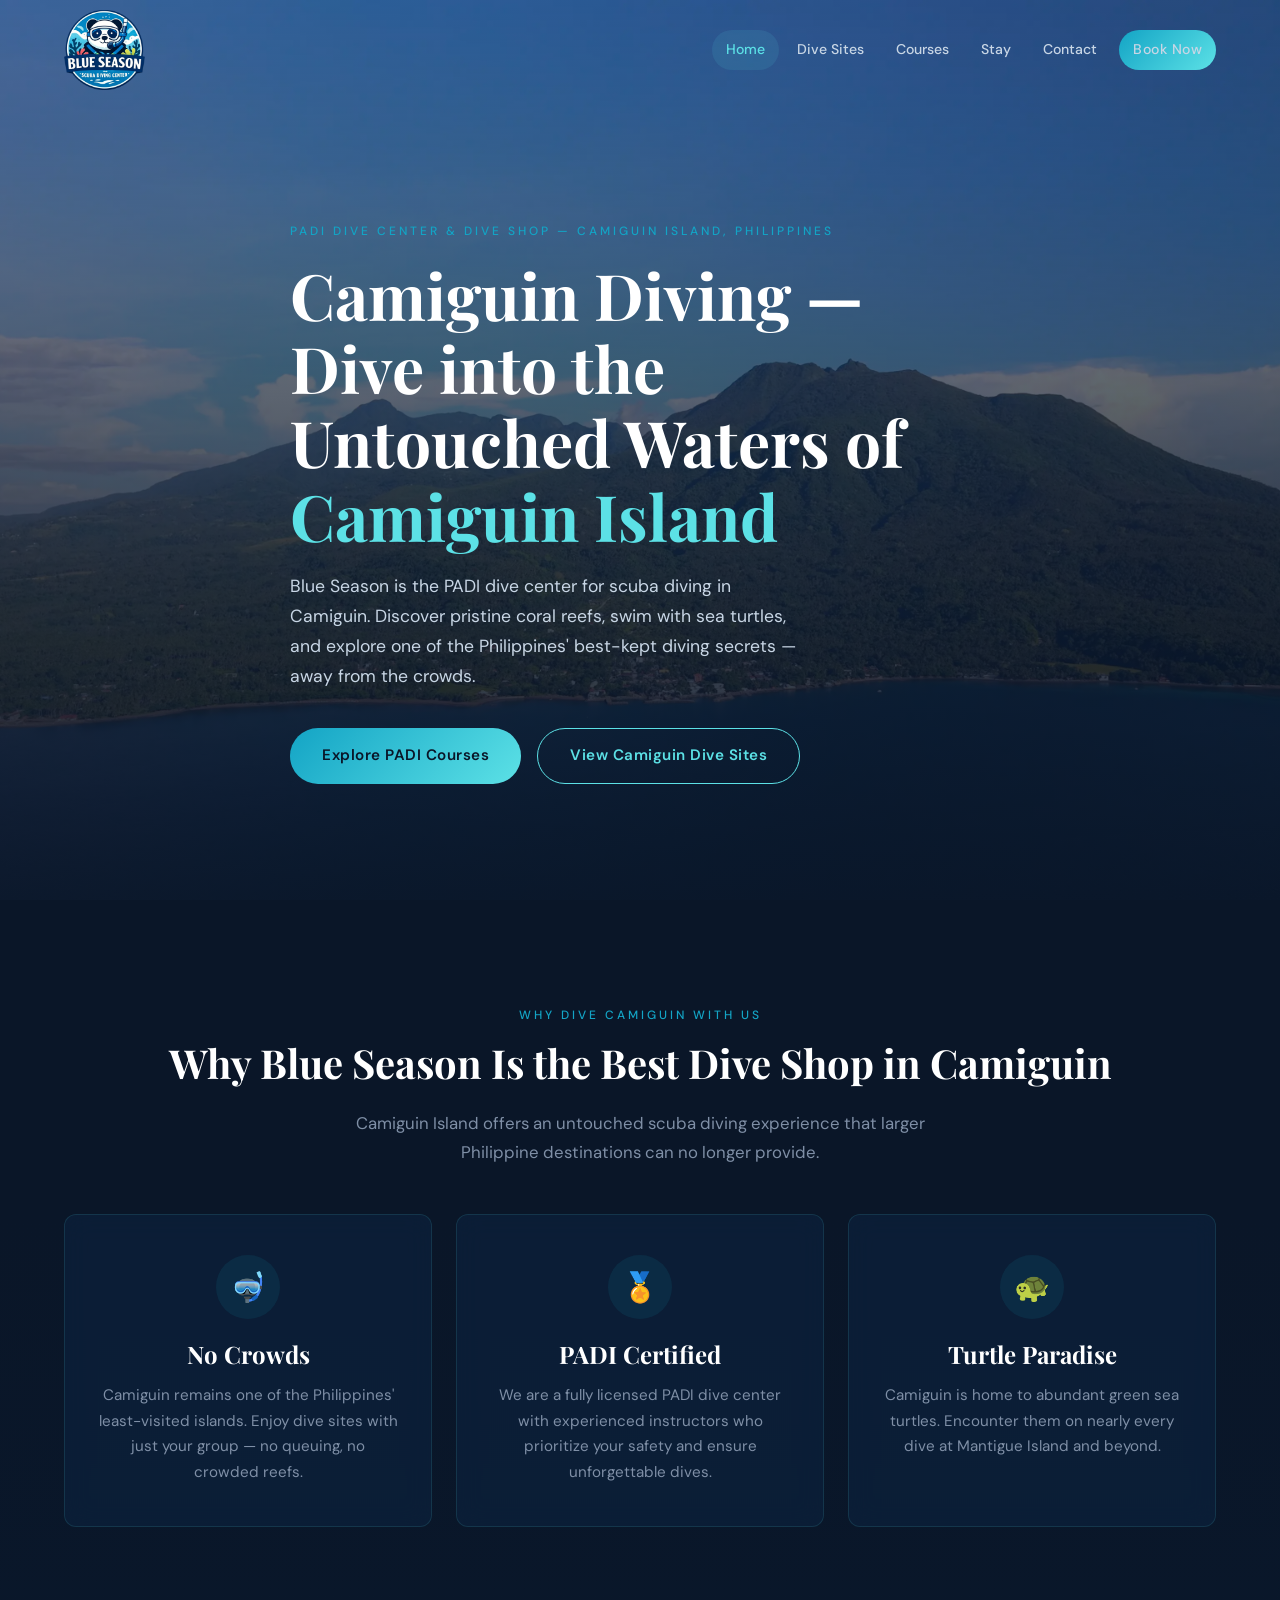
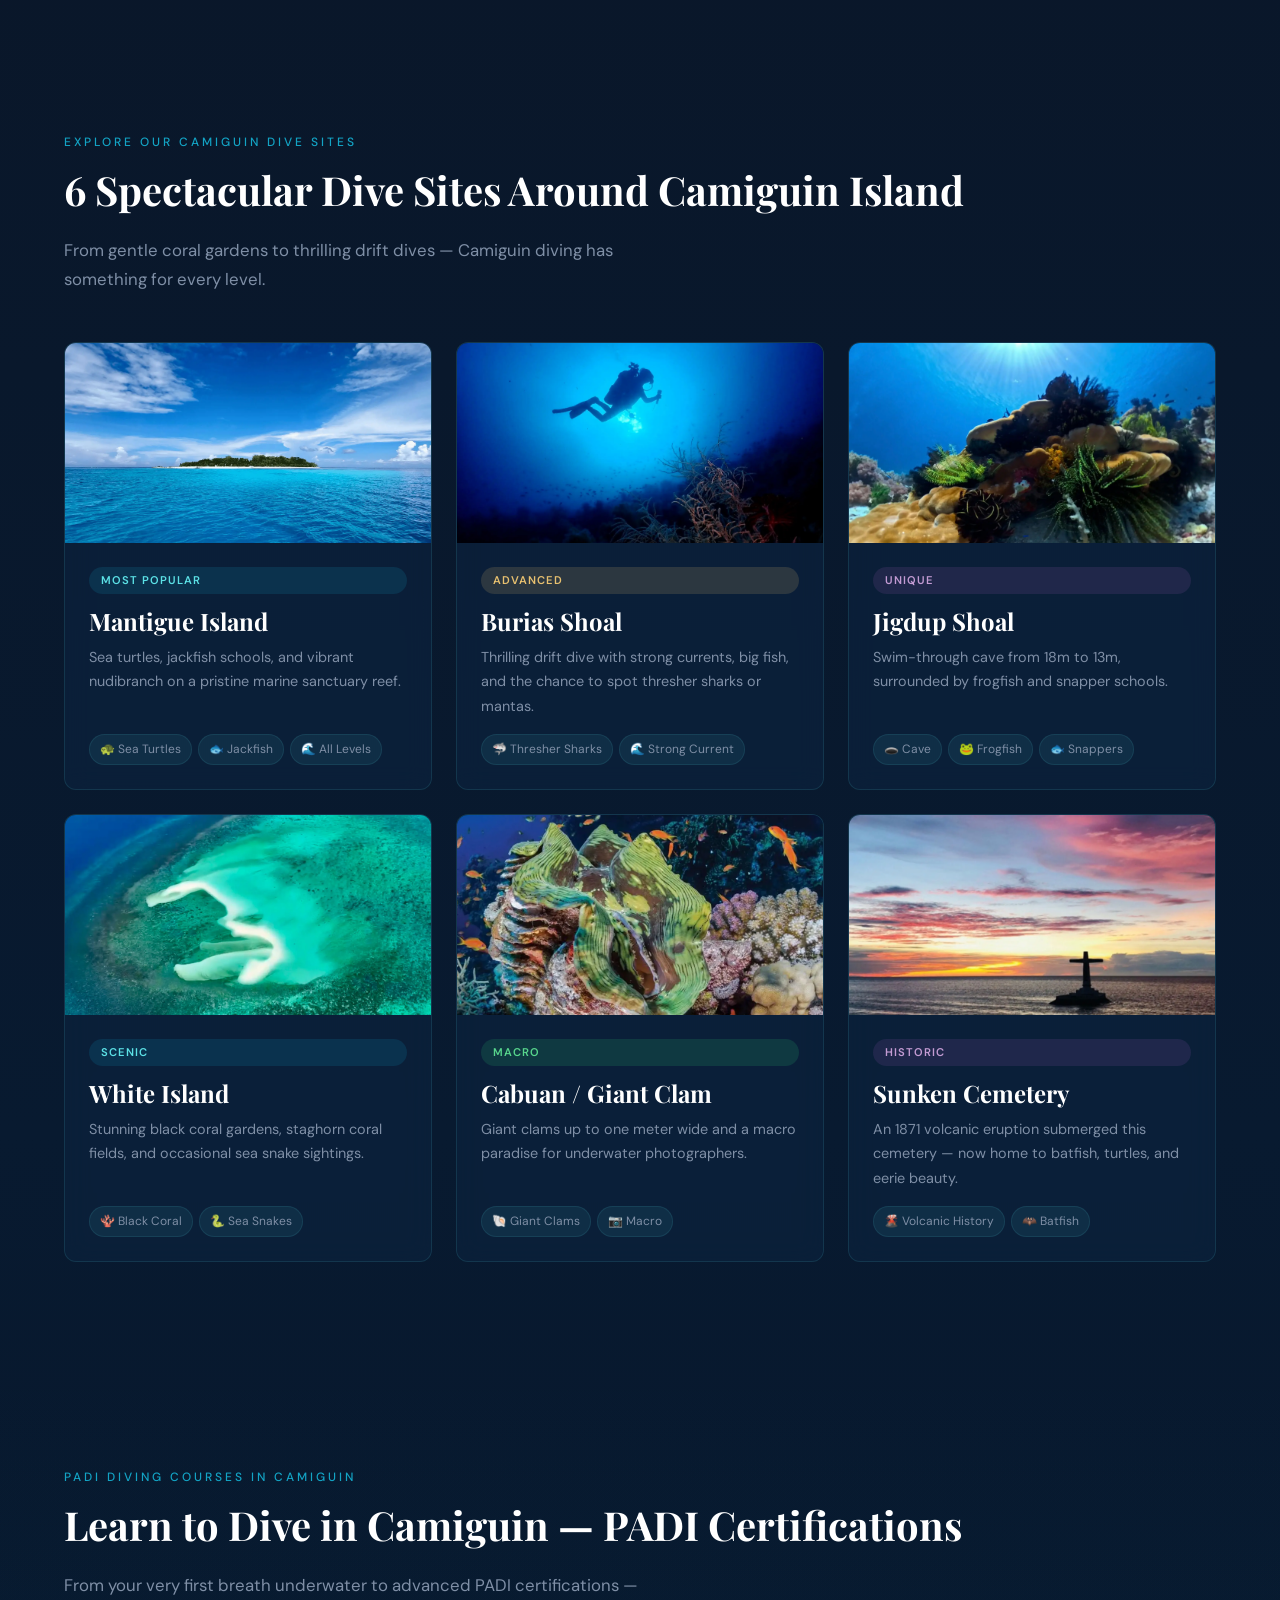
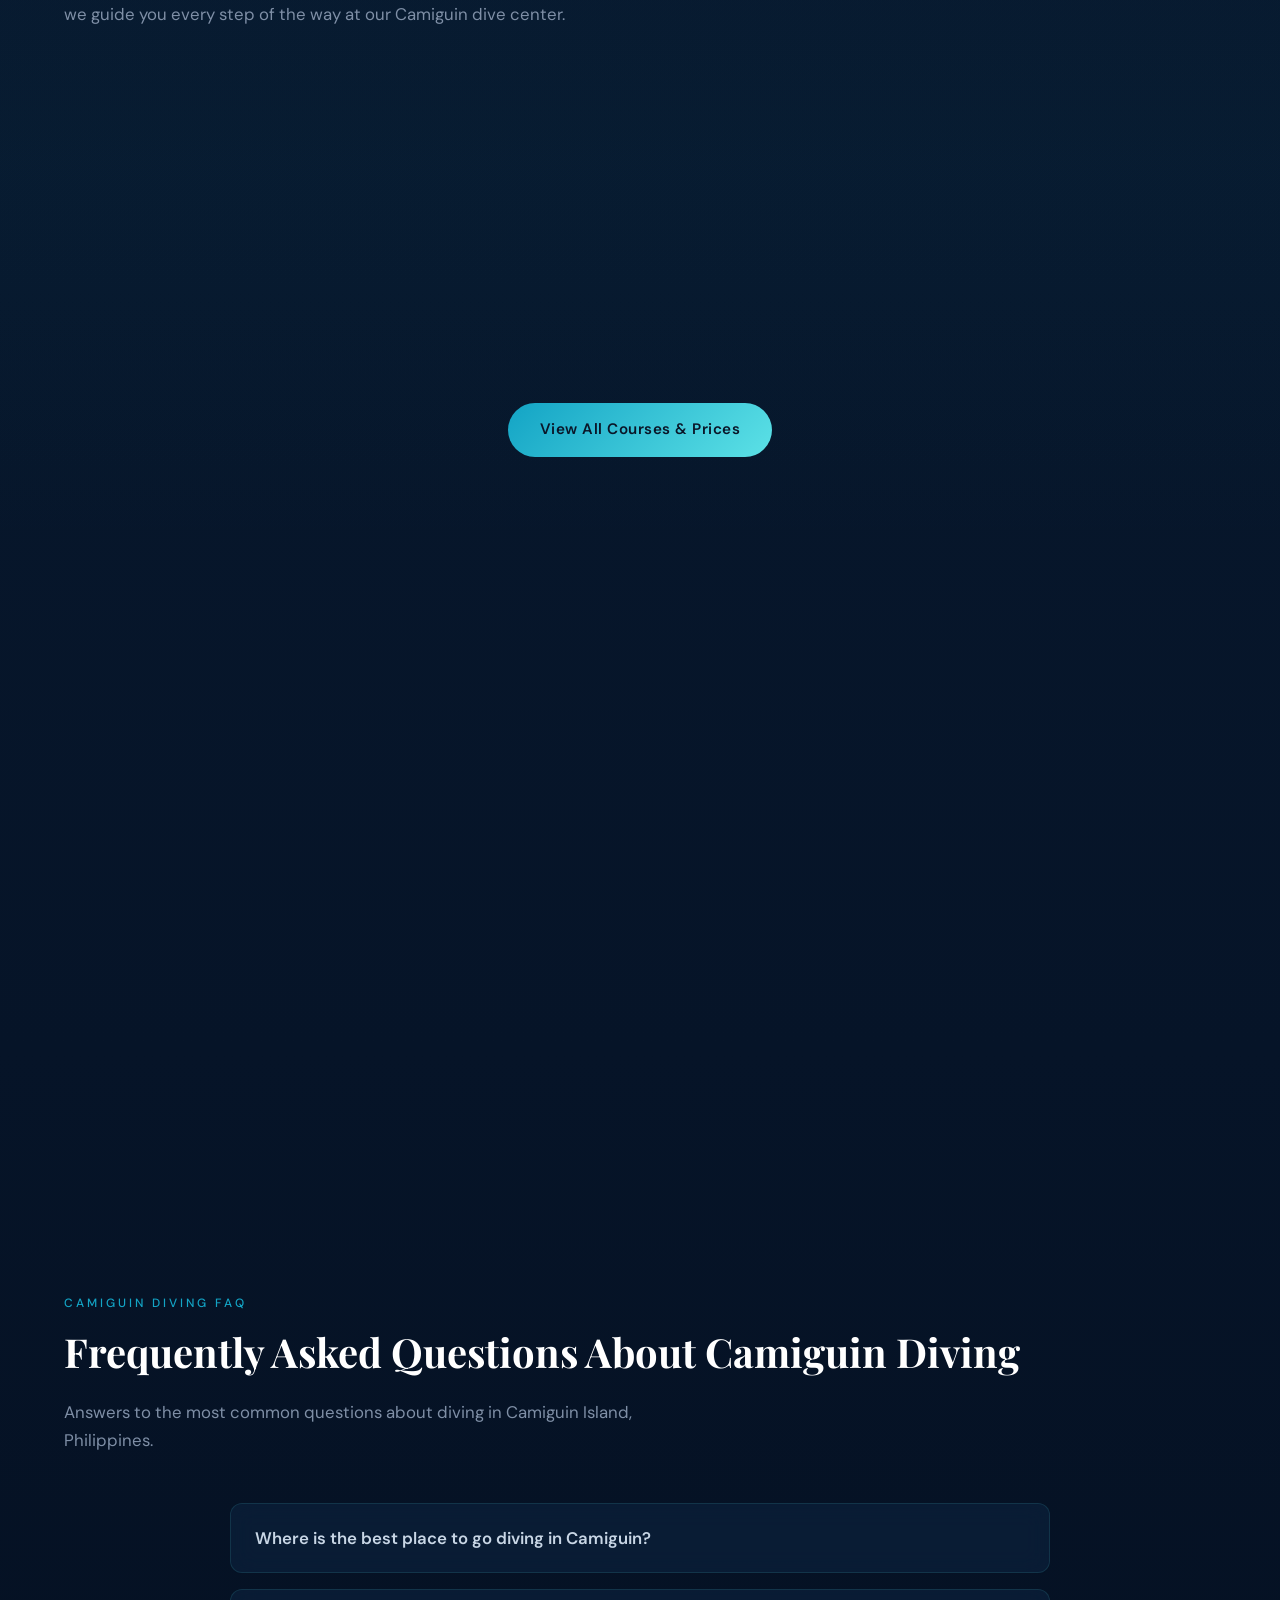
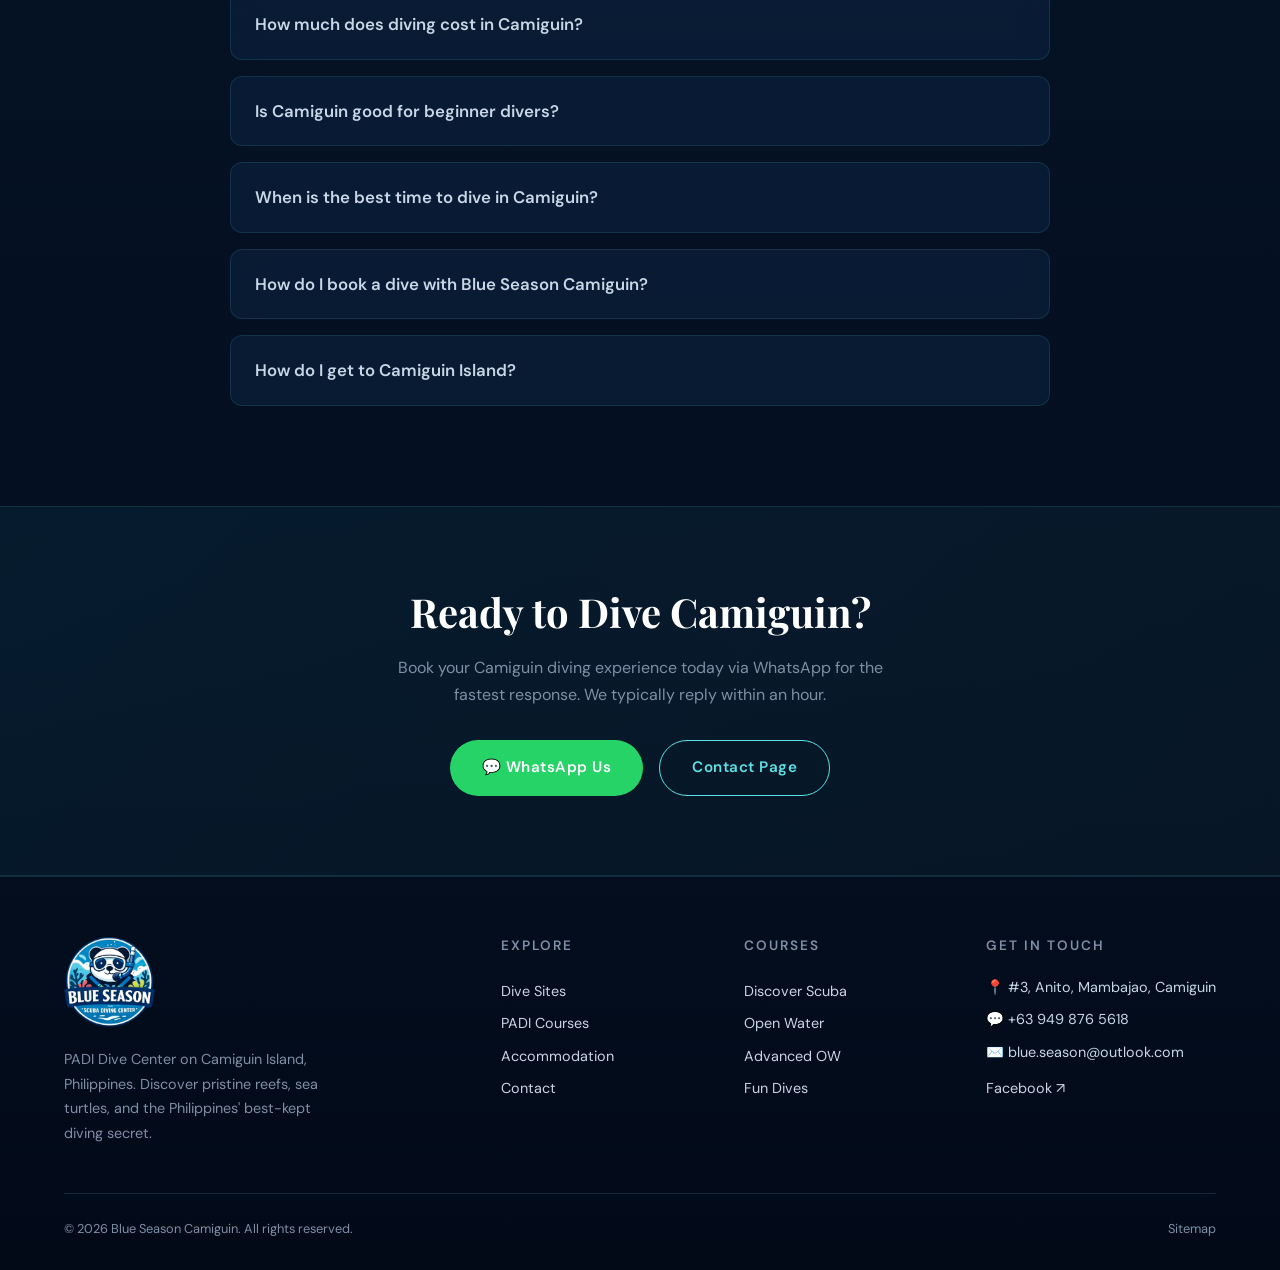
==== index.html @ 2bb1f631 "修改图片格式为webp，优化代码" ====
<!DOCTYPE html>
<html lang="en">
<head>
  <meta charset="UTF-8">
  <meta name="viewport" content="width=device-width, initial-scale=1.0">
  <meta name="theme-color" content="#0a1628">
  <meta name="color-scheme" content="dark">
  <meta name="apple-mobile-web-app-status-bar-style" content="black-translucent">

  <!-- Primary SEO -->
  <title>Camiguin Diving | PADI Dive Center & Dive Shop in Camiguin Island, Philippines</title>
  <meta name="description" content="Camiguin diving at Blue Season — the PADI dive center and dive shop on Camiguin Island, Philippines. Scuba diving courses, fun dives to Mantigue Island, Sunken Cemetery, Burias Shoal & more. Book your dive today.">
  <meta name="keywords" content="camiguin diving, camiguin dive, camiguin scuba, dive shop camiguin, dive center camiguin, scuba diving camiguin, padi camiguin, camiguin island diving, dive camiguin, scuba camiguin, philippines diving, mantigue island diving, sunken cemetery dive, burias shoal, camiguindiver">
  <meta name="robots" content="index, follow, max-image-preview:large, max-snippet:-1, max-video-preview:-1">
  <meta name="googlebot" content="index, follow">
  <meta name="bingbot" content="index, follow">
  <meta name="author" content="Blue Season Camiguin">
  <link rel="canonical" href="https://camiguindiver.com/">

  <!-- Geo Tags (local SEO) -->
  <meta name="geo.region" content="PH-CAM">
  <meta name="geo.placename" content="Camiguin Island, Mambajao">
  <meta name="geo.position" content="9.2517;124.7283">
  <meta name="ICBM" content="9.2517, 124.7283">

  <!-- Open Graph -->
  <meta property="og:title" content="Camiguin Diving | Blue Season PADI Dive Center & Dive Shop">
  <meta property="og:description" content="Discover Camiguin diving at its best — PADI courses, pristine reefs, sea turtles & thresher sharks on Camiguin Island, Philippines.">
  <meta property="og:url" content="https://camiguindiver.com/">
  <meta property="og:type" content="website">
  <meta property="og:image" content="https://camiguindiver.com/img/og-home.jpg">
  <meta property="og:image:alt" content="Sea turtle and coral reef — Camiguin diving at Mantigue Island">
  <meta property="og:image:width" content="1200">
  <meta property="og:image:height" content="630">
  <meta property="og:site_name" content="Blue Season Camiguin">
  <meta property="og:locale" content="en_US">

  <!-- Twitter Card -->
  <meta name="twitter:card" content="summary_large_image">
  <meta name="twitter:title" content="Camiguin Diving | Blue Season PADI Dive Center">
  <meta name="twitter:description" content="Scuba diving in Camiguin Island, Philippines. PADI courses, fun dives, sea turtles & more.">
  <meta name="twitter:image" content="https://camiguindiver.com/img/og-home.jpg">

  <!-- Favicon -->
  <link rel="icon" href="/favicon.ico" sizes="32x32">
  <link rel="apple-touch-icon" href="/favicon.png">

  <!-- Performance: preload critical hero asset for LCP -->
  <link rel="preload" as="image" href="img/hero-home.webp" fetchpriority="high">

  <!-- Fonts -->
  <link rel="preconnect" href="https://fonts.googleapis.com">
  <link rel="preconnect" href="https://fonts.gstatic.com" crossorigin>
  <link href="https://fonts.googleapis.com/css2?family=DM+Sans:wght@400;500;600;700&family=Playfair+Display:ital,wght@0,500;0,700;1,500&display=swap" rel="stylesheet">

  <!-- Styles -->
  <link rel="stylesheet" href="css/style.css">

  <!-- Schema: LocalBusiness + WebSite + FAQPage (graph) -->
  <script type="application/ld+json">
  {
    "@context": "https://schema.org",
    "@graph": [
      {
        "@type": ["LocalBusiness", "TravelAgency", "Store"],
        "@id": "https://camiguindiver.com/#organization",
        "name": "Blue Season Camiguin",
        "alternateName": ["Blue Season Dive Center Camiguin", "Camiguin Blue Season Dive Center", "Camiguin Diver"],
        "description": "PADI dive center and dive shop on Camiguin Island, Philippines. Camiguin diving courses, fun dives, and beachfront accommodation.",
        "url": "https://camiguindiver.com",
        "telephone": "+639498765618",
        "email": "blue.season@outlook.com",
        "image": [
          "https://camiguindiver.com/img/og-home.jpg",
          "https://camiguindiver.com/img/divesite/mantigue.webp",
          "https://camiguindiver.com/img/divesite/SC.webp"
        ],
        "logo": "https://camiguindiver.com/img/logo.svg",
        "address": {
          "@type": "PostalAddress",
          "streetAddress": "#3, Anito",
          "addressLocality": "Mambajao",
          "addressRegion": "Camiguin",
          "postalCode": "9100",
          "addressCountry": "PH"
        },
        "geo": {
          "@type": "GeoCoordinates",
          "latitude": 9.2517,
          "longitude": 124.7283
        },
        "openingHoursSpecification": [{
          "@type": "OpeningHoursSpecification",
          "dayOfWeek": ["Monday","Tuesday","Wednesday","Thursday","Friday","Saturday","Sunday"],
          "opens": "07:00",
          "closes": "18:00"
        }],
        "priceRange": "$$",
        "currenciesAccepted": "PHP",
        "paymentAccepted": "Cash, Bank Transfer",
        "areaServed": [
          {"@type": "Place", "name": "Camiguin Island"},
          {"@type": "Place", "name": "Mambajao"},
          {"@type": "Place", "name": "Philippines"}
        ],
        "knowsAbout": ["Scuba Diving", "PADI Courses", "Snorkeling", "Dive Sites Camiguin", "Marine Biology"],
        "sameAs": [
          "https://www.facebook.com/people/Camiguin-Blue-Season-Dive-Center/61563295091419/"
        ],
        "hasOfferCatalog": {
          "@type": "OfferCatalog",
          "name": "PADI Diving Courses & Fun Dives in Camiguin",
          "itemListElement": [
            {"@type": "Offer", "itemOffered": {"@type": "Service", "name": "Discover Scuba Diving Camiguin", "serviceType": "Intro Scuba Experience"}, "priceCurrency": "PHP", "price": "7000"},
            {"@type": "Offer", "itemOffered": {"@type": "Service", "name": "PADI Open Water Course Camiguin", "serviceType": "PADI Certification"}, "priceCurrency": "PHP", "price": "22000"},
            {"@type": "Offer", "itemOffered": {"@type": "Service", "name": "PADI Advanced Open Water Camiguin", "serviceType": "PADI Certification"}, "priceCurrency": "PHP", "price": "20000"},
            {"@type": "Offer", "itemOffered": {"@type": "Service", "name": "Fun Dive — 2 Dives Camiguin"}, "priceCurrency": "PHP", "price": "4500"},
            {"@type": "Offer", "itemOffered": {"@type": "Service", "name": "Snorkeling Mantigue Island"}, "priceCurrency": "PHP", "price": "1500"}
          ]
        }
      },
      {
        "@type": "WebSite",
        "@id": "https://camiguindiver.com/#website",
        "url": "https://camiguindiver.com/",
        "name": "Blue Season Camiguin — Camiguin Diving",
        "description": "Camiguin Diving — PADI dive center on Camiguin Island, Philippines",
        "publisher": {"@id": "https://camiguindiver.com/#organization"},
        "inLanguage": "en"
      },
      {
        "@type": "FAQPage",
        "mainEntity": [
          {
            "@type": "Question",
            "name": "Where is the best place to go diving in Camiguin?",
            "acceptedAnswer": {"@type": "Answer", "text": "Camiguin has six main dive sites. Mantigue Island is the most popular for sea turtles and coral reefs; Burias Shoal is for advanced divers seeking thresher sharks; Sunken Cemetery offers historic volcanic ruins; Jigdup Shoal features a swim-through cave; White Island has scenic black coral gardens; and Cabuan is a macro paradise with giant clams. Blue Season Camiguin is a PADI dive center in Anito, Mambajao, offering dives to all these sites."}
          },
          {
            "@type": "Question",
            "name": "How much does diving cost in Camiguin?",
            "acceptedAnswer": {"@type": "Answer", "text": "Fun dives at Blue Season Camiguin start at ₱1,500 per dive for the house reef and ₱4,500 for a 2-dive boat trip. Discover Scuba Diving costs ₱7,000 (includes 2 dives). PADI Open Water certification is ₱22,000 all-inclusive. All prices include full equipment, boat, guide, and marine park fees."}
          },
          {
            "@type": "Question",
            "name": "Is Camiguin good for beginner divers?",
            "acceptedAnswer": {"@type": "Answer", "text": "Yes, Camiguin Island is excellent for beginners. Sites like Mantigue Island, White Island, and Cabuan have calm conditions, great visibility (15-30m), and shallow depths (5-20m). Blue Season is a PADI dive center with certified instructors offering Discover Scuba Diving and Open Water courses."}
          },
          {
            "@type": "Question",
            "name": "When is the best time to dive in Camiguin?",
            "acceptedAnswer": {"@type": "Answer", "text": "Camiguin offers year-round diving. The best conditions, with calmest seas and best visibility, are typically March to June. November through February can have stronger winds but still offer excellent diving. Water temperature stays between 26-29°C year-round."}
          },
          {
            "@type": "Question",
            "name": "How do I book a dive with Blue Season Camiguin?",
            "acceptedAnswer": {"@type": "Answer", "text": "WhatsApp is the fastest way to book: +63 949 876 5618. We typically reply within an hour. You can also reach us via Facebook Messenger, WeChat (ID: camiguindiver), or email at blue.season@outlook.com."}
          },
          {
            "@type": "Question",
            "name": "How do I get to Camiguin Island?",
            "acceptedAnswer": {"@type": "Answer", "text": "Fly to Camiguin Airport (CGM) via Cebu Pacific from Cebu, or take a ferry from Balingoan Port, Misamis Oriental (Cagayan de Oro area). Our resort in Anito, Mambajao is a short drive from both. We can arrange airport pickup."}
          }
        ]
      }
    ]
  }
  </script>
</head>
<body>

  <!-- ========== NAVIGATION ========== -->
  <header>
    <nav class="navbar" role="navigation" aria-label="Main navigation">
      <div class="container">
        <a href="index.html" class="nav-brand" aria-label="Blue Season Camiguin home">
          <img class="nav-logo-img" src="img/logo-panda.webp" alt="Blue Season Scuba Diving Center Camiguin - Panda Diver Logo">
        </a>
        <button class="nav-toggle" aria-label="Toggle navigation menu" aria-expanded="false">
          <span></span><span></span><span></span>
        </button>
        <div class="nav-menu">
          <div class="nav-links">
            <a href="index.html" class="active">Home</a>
            <a href="dive-sites.html">Dive Sites</a>
            <a href="courses.html">Courses</a>
            <a href="accommodation.html">Stay</a>
            <a href="contact.html">Contact</a>
            <a href="https://wa.me/639498765618?text=Hi%20Blue%20Season!%20I%27d%20like%20to%20book%20a%20dive." class="btn btn-primary btn-sm nav-cta" target="_blank" rel="noopener">Book Now</a>
          </div>
        </div>
      </div>
    </nav>
    <div class="nav-overlay" aria-hidden="true"></div>
  </header>

  <main>
    <!-- ========== HERO ========== -->
    <section class="hero">
      <div class="hero-bg">
        <!-- Static hero image -->
        <img class="hero-image" src="img/hero-home.webp" alt="Underwater photo of coral reef and sea turtles at Camiguin Island" fetchpriority="high" decoding="async">
      </div>
      <div class="hero-overlay"></div>
      <div class="bubbles" aria-hidden="true">
        <div class="bubble"></div>
        <div class="bubble"></div>
        <div class="bubble"></div>
        <div class="bubble"></div>
        <div class="bubble"></div>
        <div class="bubble"></div>
        <div class="bubble"></div>
        <div class="bubble"></div>
      </div>
      <div class="container hero-content">
        <span class="section-label">PADI Dive Center &amp; Dive Shop — Camiguin Island, Philippines</span>
        <h1>Camiguin Diving — Dive into the Untouched Waters of <em>Camiguin Island</em></h1>
        <p>Blue Season is the PADI dive center for scuba diving in Camiguin. Discover pristine coral reefs, swim with sea turtles, and explore one of the Philippines' best-kept diving secrets — away from the crowds.</p>
        <div class="hero-buttons">
          <a href="courses.html" class="btn btn-primary">Explore PADI Courses</a>
          <a href="dive-sites.html" class="btn btn-outline">View Camiguin Dive Sites</a>
        </div>
      </div>
    </section>

    <!-- ========== WHY BLUE SEASON ========== -->
    <section class="section" id="why">
      <div class="container text-center">
        <span class="section-label">Why Dive Camiguin With Us</span>
        <h2 class="section-title">Why Blue Season Is the Best Dive Shop in Camiguin</h2>
        <p class="section-subtitle">Camiguin Island offers an untouched scuba diving experience that larger Philippine destinations can no longer provide.</p>

        <div class="features-grid">
          <div class="glass-card feature-card">
            <div class="feature-icon">🤿</div>
            <h3>No Crowds</h3>
            <p>Camiguin remains one of the Philippines' least-visited islands. Enjoy dive sites with just your group — no queuing, no crowded reefs.</p>
          </div>
          <div class="glass-card feature-card">
            <div class="feature-icon">🏅</div>
            <h3>PADI Certified</h3>
            <p>We are a fully licensed PADI dive center with experienced instructors who prioritize your safety and ensure unforgettable dives.</p>
          </div>
          <div class="glass-card feature-card">
            <div class="feature-icon">🐢</div>
            <h3>Turtle Paradise</h3>
            <p>Camiguin is home to abundant green sea turtles. Encounter them on nearly every dive at Mantigue Island and beyond.</p>
          </div>
        </div>
      </div>
    </section>

    <!-- ========== DIVE SITES PREVIEW ========== -->
    <section class="section" id="sites-preview">
      <div class="container">
        <span class="section-label">Explore Our Camiguin Dive Sites</span>
        <h2 class="section-title">6 Spectacular Dive Sites Around Camiguin Island</h2>
        <p class="section-subtitle">From gentle coral gardens to thrilling drift dives — Camiguin diving has something for every level.</p>

        <div class="sites-grid">
          <a href="dive-sites.html#mantigue" class="glass-card site-card" style="color:inherit;">
            <img class="site-card-img" src="img/divesite/mantigue.webp" alt="Sea turtles and colorful reef at Mantigue Island Camiguin" width="600" height="400" loading="lazy" />
            <div class="site-card-body">
              <span class="site-tag popular">Most Popular</span>
              <h3>Mantigue Island</h3>
              <p>Sea turtles, jackfish schools, and vibrant nudibranch on a pristine marine sanctuary reef.</p>
              <div class="site-highlights">
                <span>🐢 Sea Turtles</span>
                <span>🐟 Jackfish</span>
                <span>🌊 All Levels</span>
              </div>
            </div>
          </a>

          <a href="dive-sites.html#burias" class="glass-card site-card" style="color:inherit;">
            <img class="site-card-img" src="img/divesite/Burias.webp" alt="Open ocean dive site at Burias Shoal Camiguin" width="600" height="400" loading="lazy" />
            <div class="site-card-body">
              <span class="site-tag advanced">Advanced</span>
              <h3>Burias Shoal</h3>
              <p>Thrilling drift dive with strong currents, big fish, and the chance to spot thresher sharks or mantas.</p>
              <div class="site-highlights">
                <span>🦈 Thresher Sharks</span>
                <span>🌊 Strong Current</span>
              </div>
            </div>
          </a>

          <a href="dive-sites.html#jigdup" class="glass-card site-card" style="color:inherit;">
            <img class="site-card-img" src="img/divesite/jigdup.webp" alt="Underwater cave entrance at Jigdup Shoal Camiguin" width="600" height="400" loading="lazy" />
            <div class="site-card-body">
              <span class="site-tag unique">Unique</span>
              <h3>Jigdup Shoal</h3>
              <p>Swim-through cave from 18m to 13m, surrounded by frogfish and snapper schools.</p>
              <div class="site-highlights">
                <span>🕳️ Cave</span>
                <span>🐸 Frogfish</span>
                <span>🐟 Snappers</span>
              </div>
            </div>
          </a>

          <a href="dive-sites.html#white-island" class="glass-card site-card" style="color:inherit;">
            <img class="site-card-img" src="img/divesite/whiteisland.webp" alt="Black coral garden at White Island Camiguin" width="600" height="400" loading="lazy" />
            <div class="site-card-body">
              <span class="site-tag popular">Scenic</span>
              <h3>White Island</h3>
              <p>Stunning black coral gardens, staghorn coral fields, and occasional sea snake sightings.</p>
              <div class="site-highlights">
                <span>🪸 Black Coral</span>
                <span>🐍 Sea Snakes</span>
              </div>
            </div>
          </a>

          <a href="dive-sites.html#giant-clam" class="glass-card site-card" style="color:inherit;">
            <img class="site-card-img" src="img/divesite/cabuan.webp" alt="Giant clam at Cabuan dive site Camiguin" width="600" height="400" loading="lazy" />
            <div class="site-card-body">
              <span class="site-tag macro">Macro</span>
              <h3>Cabuan / Giant Clam</h3>
              <p>Giant clams up to one meter wide and a macro paradise for underwater photographers.</p>
              <div class="site-highlights">
                <span>🐚 Giant Clams</span>
                <span>📷 Macro</span>
              </div>
            </div>
          </a>

          <a href="dive-sites.html#sunken-cemetery" class="glass-card site-card" style="color:inherit;">
            <img class="site-card-img" src="img/divesite/SC.webp" alt="Cross monument at Sunken Cemetery dive site Camiguin" width="600" height="400" loading="lazy" />
            <div class="site-card-body">
              <span class="site-tag unique">Historic</span>
              <h3>Sunken Cemetery</h3>
              <p>An 1871 volcanic eruption submerged this cemetery — now home to batfish, turtles, and eerie beauty.</p>
              <div class="site-highlights">
                <span>🌋 Volcanic History</span>
                <span>🦇 Batfish</span>
              </div>
            </div>
          </a>
        </div>
      </div>
    </section>

    <!-- ========== COURSES OVERVIEW ========== -->
    <section class="section" id="courses-overview" style="background: linear-gradient(180deg, transparent, rgba(19,164,197,0.03), transparent);">
      <div class="container">
        <span class="section-label">PADI Diving Courses in Camiguin</span>
        <h2 class="section-title">Learn to Dive in Camiguin — PADI Certifications</h2>
        <p class="section-subtitle">From your very first breath underwater to advanced PADI certifications — we guide you every step of the way at our Camiguin dive center.</p>

        <div class="courses-grid">
          <div class="glass-card course-card">
            <div class="course-header">
              <h3>Discover Scuba Diving</h3>
              <div class="course-price">₱7,000</div>
            </div>
            <div class="course-meta">
              <span>⏱ Half day</span>
              <span>📍 Mantigue Island</span>
            </div>
            <p>No experience needed. Try scuba diving with a certified instructor and explore Mantigue Island with 2 dives included.</p>
            <a href="courses.html#discover" class="btn btn-outline btn-sm">Learn More</a>
          </div>

          <div class="glass-card course-card">
            <div class="course-header">
              <h3>PADI Open Water</h3>
              <div class="course-price">₱22,000</div>
            </div>
            <div class="course-meta">
              <span>⏱ 3–4 days</span>
              <span>🏅 PADI Certification</span>
            </div>
            <p>Get your worldwide PADI Open Water certification. Includes all equipment, materials, and certification fees.</p>
            <a href="courses.html#open-water" class="btn btn-outline btn-sm">Learn More</a>
          </div>
        </div>

        <div style="text-align:center; margin-top:40px;">
          <a href="courses.html" class="btn btn-primary">View All Courses & Prices</a>
        </div>
      </div>
    </section>

    <!-- ========== ACCOMMODATION PREVIEW ========== -->
    <section class="section" id="stay-preview">
      <div class="container">
        <div class="accommodation-grid">
          <div class="img-placeholder accommodation-img" role="img" aria-label="Blue Season Camiguin resort beachfront view with pool">
            Replace with resort / beachfront photo (800×600)
          </div>
          <div class="accommodation-info">
            <span class="section-label">Stay With Us</span>
            <h2 class="section-title">Beachfront Dive Resort</h2>
            <p>Wake up steps from the ocean at our cozy beachfront resort in Anito. Air-conditioned rooms, hot water, Wi-Fi, pool, and a restaurant serving local and international dishes.</p>
            <div class="accommodation-price">
              <div class="price-amount">₱2,200 <span style="font-size:0.9rem; color:var(--color-text-muted); font-family:var(--font-body);">/ night</span></div>
              <p class="price-note">For 2 guests, including breakfast. Extra bed +₱500.</p>
            </div>
            <div style="margin-top:24px;">
              <a href="accommodation.html" class="btn btn-outline btn-sm">View Accommodation</a>
            </div>
          </div>
        </div>
      </div>
    </section>

    <!-- ========== FAQ ========== -->
    <section class="section" id="faq">
      <div class="container">
        <span class="section-label">Camiguin Diving FAQ</span>
        <h2 class="section-title">Frequently Asked Questions About Camiguin Diving</h2>
        <p class="section-subtitle">Answers to the most common questions about diving in Camiguin Island, Philippines.</p>

        <div class="faq-list" style="max-width:820px; margin:40px auto 0; display:flex; flex-direction:column; gap:16px;">
          <details class="glass-card" style="padding:20px 24px; cursor:pointer;">
            <summary style="font-weight:600; font-size:1.05rem; list-style:none;">Where is the best place to go diving in Camiguin?</summary>
            <p style="margin-top:12px;">Camiguin has six main dive sites. <strong>Mantigue Island</strong> is the most popular for sea turtles and coral reefs; <strong>Burias Shoal</strong> is for advanced divers seeking thresher sharks; <strong>Sunken Cemetery</strong> offers historic volcanic ruins; <strong>Jigdup Shoal</strong> features a swim-through cave; <strong>White Island</strong> has scenic black coral gardens; and <strong>Cabuan</strong> is a macro paradise with giant clams. Blue Season Camiguin is a PADI dive center in Anito, Mambajao, offering dives to all these sites.</p>
          </details>

          <details class="glass-card" style="padding:20px 24px; cursor:pointer;">
            <summary style="font-weight:600; font-size:1.05rem; list-style:none;">How much does diving cost in Camiguin?</summary>
            <p style="margin-top:12px;">Fun dives at Blue Season Camiguin start at <strong>₱1,500 per dive</strong> for the house reef and <strong>₱4,500 for a 2-dive boat trip</strong>. Discover Scuba Diving costs <strong>₱7,000</strong> (includes 2 dives). PADI Open Water certification is <strong>₱22,000</strong> all-inclusive. All prices include full equipment, boat, guide, and marine park fees.</p>
          </details>

          <details class="glass-card" style="padding:20px 24px; cursor:pointer;">
            <summary style="font-weight:600; font-size:1.05rem; list-style:none;">Is Camiguin good for beginner divers?</summary>
            <p style="margin-top:12px;">Yes — Camiguin Island is excellent for beginners. Sites like Mantigue Island, White Island, and Cabuan have calm conditions, great visibility (15–30m), and shallow depths (5–20m). Blue Season is a PADI dive center with certified instructors offering Discover Scuba Diving and Open Water courses.</p>
          </details>

          <details class="glass-card" style="padding:20px 24px; cursor:pointer;">
            <summary style="font-weight:600; font-size:1.05rem; list-style:none;">When is the best time to dive in Camiguin?</summary>
            <p style="margin-top:12px;">Camiguin offers year-round diving. The best conditions — calmest seas and best visibility — are typically <strong>March to June</strong>. November through February can have stronger winds but still offer excellent diving. Water temperature stays between 26–29°C year-round.</p>
          </details>

          <details class="glass-card" style="padding:20px 24px; cursor:pointer;">
            <summary style="font-weight:600; font-size:1.05rem; list-style:none;">How do I book a dive with Blue Season Camiguin?</summary>
            <p style="margin-top:12px;">WhatsApp is the fastest way to book: <a href="https://wa.me/639498765618" target="_blank" rel="noopener">+63 949 876 5618</a>. We typically reply within an hour. You can also reach us via Facebook Messenger, WeChat (ID: camiguindiver), or email at <a href="mailto:blue.season@outlook.com">blue.season@outlook.com</a>.</p>
          </details>

          <details class="glass-card" style="padding:20px 24px; cursor:pointer;">
            <summary style="font-weight:600; font-size:1.05rem; list-style:none;">How do I get to Camiguin Island?</summary>
            <p style="margin-top:12px;">Fly to Camiguin Airport (CGM) via Cebu Pacific from Cebu, or take a ferry from Balingoan Port, Misamis Oriental (Cagayan de Oro area). Our resort in Anito, Mambajao is a short drive from both. We can arrange airport pickup — just ask when you book.</p>
          </details>
        </div>
      </div>
    </section>

    <!-- ========== CTA ========== -->
    <section class="cta-section">
      <div class="container cta-content">
        <h2>Ready to Dive Camiguin?</h2>
        <p>Book your Camiguin diving experience today via WhatsApp for the fastest response. We typically reply within an hour.</p>
        <div class="cta-buttons">
          <a href="https://wa.me/639498765618?text=Hi%20Blue%20Season!%20I%27d%20like%20to%20book%20a%20dive." class="btn btn-whatsapp" target="_blank" rel="noopener">💬 WhatsApp Us</a>
          <a href="contact.html" class="btn btn-outline">Contact Page</a>
        </div>
      </div>
    </section>
  </main>

  <!-- ========== FOOTER ========== -->
  <footer class="footer">
    <div class="container">
      <div class="footer-grid">
        <div class="footer-brand">
          <a href="index.html" class="nav-brand"><img class="footer-logo-img" src="img/logo-panda.webp" alt="Blue Season Scuba Diving Center Camiguin - Panda Diver Logo"></a>
          <p>PADI Dive Center on Camiguin Island, Philippines. Discover pristine reefs, sea turtles, and the Philippines' best-kept diving secret.</p>
        </div>
        <div>
          <h4>Explore</h4>
          <ul class="footer-links">
            <li><a href="dive-sites.html">Dive Sites</a></li>
            <li><a href="courses.html">PADI Courses</a></li>
            <li><a href="accommodation.html">Accommodation</a></li>
            <li><a href="contact.html">Contact</a></li>
          </ul>
        </div>
        <div>
          <h4>Courses</h4>
          <ul class="footer-links">
            <li><a href="courses.html#discover">Discover Scuba</a></li>
            <li><a href="courses.html#open-water">Open Water</a></li>
            <li><a href="courses.html#advanced">Advanced OW</a></li>
            <li><a href="courses.html#fun-dive">Fun Dives</a></li>
          </ul>
        </div>
        <div class="footer-contact">
          <h4>Get in Touch</h4>
          <p style="white-space:nowrap;">📍 #3, Anito, Mambajao, Camiguin</p>
          <p>💬 <a href="https://wa.me/639498765618" target="_blank" rel="noopener">+63 949 876 5618</a></p>
          <p>✉️ <a href="mailto:blue.season@outlook.com">blue.season@outlook.com</a></p>
          <p style="margin-top:12px;">
            <a href="https://www.facebook.com/people/Camiguin-Blue-Season-Dive-Center/61563295091419/" target="_blank" rel="noopener" aria-label="Visit our Facebook page">Facebook ↗</a>
          </p>
        </div>
      </div>
      <div class="footer-bottom">
        <p>&copy; 2026 Blue Season Camiguin. All rights reserved.</p>
        <div class="footer-bottom-links">
          <a href="sitemap.xml">Sitemap</a>
        </div>
      </div>
    </div>
  </footer>

  <script src="js/main.js"></script>
</body>
</html>
---- css/style.css ----
/* ============================================
   Blue Season Camiguin — Main Stylesheet
   ============================================ */

/* ---------- CSS Custom Properties ---------- */
:root {
  --color-bg-deep:    #0a1628;
  --color-bg-dark:    #0c2340;
  --color-bg-card:    rgba(12, 35, 64, 0.6);
  --color-primary:    #13a4c5;
  --color-accent:     #5ce1e6;
  --color-gold:       #e8c170;
  --color-text:       #c8d6e5;
  --color-text-light: #ffffff;
  --color-text-muted: #7f8fa6;
  --color-border:     rgba(92, 225, 230, 0.15);
  --color-glass:      rgba(10, 22, 40, 0.75);
  --color-glass-border: rgba(92, 225, 230, 0.12);

  --font-heading: 'Playfair Display', Georgia, serif;
  --font-body:    'DM Sans', -apple-system, BlinkMacSystemFont, sans-serif;

  --max-width: 1200px;
  --nav-height: 100px;
  --nav-height-scrolled: 70px;
  --radius: 12px;
  --radius-sm: 8px;

  --shadow-card: 0 8px 32px rgba(0, 0, 0, 0.3);
  --shadow-glow: 0 0 20px rgba(19, 164, 197, 0.15);
}

/* ---------- Reset & Base ---------- */
*, *::before, *::after {
  margin: 0;
  padding: 0;
  box-sizing: border-box;
}

html {
  scroll-behavior: smooth;
  font-size: 16px;
  /* Match page color so iOS/Android status bar and overscroll bounce
     stay consistent with the dark theme (no white/gray flash). */
  background-color: #0a1628;
}

body {
  font-family: var(--font-body);
  background: linear-gradient(to bottom,
    #0a1628 0%,       /* Hero area: matches video end */
    #0a1628 20%,      /* Just past hero: same */
    #081a30 45%,      /* Upper depths — still readable navy */
    #061428 70%,      /* Mid ocean */
    #040f20 90%,      /* Deep ocean */
    #020a18 100%      /* Abyss — deep navy, not pure black */
  );
  color: var(--color-text);
  line-height: 1.7;
  overflow-x: hidden;
  min-height: 100vh;
  -webkit-font-smoothing: antialiased;

  /* Disable text selection globally (form fields re-enabled below) */
  -webkit-user-select: none;
  -moz-user-select: none;
  -ms-user-select: none;
  user-select: none;
  -webkit-touch-callout: none;
  -webkit-tap-highlight-color: transparent;
}

/* Re-enable selection inside form fields so users can type/edit */
input,
textarea,
select,
[contenteditable="true"] {
  -webkit-user-select: text;
  -moz-user-select: text;
  -ms-user-select: text;
  user-select: text;
  -webkit-touch-callout: default;
}

/* Prevent image dragging */
img {
  -webkit-user-drag: none;
  -khtml-user-drag: none;
  -moz-user-drag: none;
  -o-user-drag: none;
  user-drag: none;
  pointer-events: auto;
}

img {
  max-width: 100%;
  height: auto;
  display: block;
}

a {
  color: var(--color-accent);
  text-decoration: none;
  transition: color 0.3s;
}

a:hover {
  color: var(--color-primary);
}

h1, h2, h3, h4 {
  font-family: var(--font-heading);
  color: var(--color-text-light);
  line-height: 1.3;
}

h1 { font-size: clamp(2rem, 5vw, 3.5rem); }
h2 { font-size: clamp(1.6rem, 3.5vw, 2.5rem); }
h3 { font-size: clamp(1.2rem, 2.5vw, 1.5rem); }

ul { list-style: none; }

/* ---------- Utility ---------- */
.container {
  width: 90%;
  max-width: var(--max-width);
  margin: 0 auto;
}

.section {
  padding: 100px 0;
}

.section-label {
  display: inline-block;
  font-size: 0.75rem;
  letter-spacing: 3px;
  text-transform: uppercase;
  color: var(--color-primary);
  margin-bottom: 12px;
  font-weight: 500;
}

.section-title {
  margin-bottom: 20px;
}

.section-subtitle {
  color: var(--color-text-muted);
  font-size: 1.05rem;
  max-width: 600px;
  margin-bottom: 48px;
}

.text-center {
  text-align: center;
}

.text-center .section-subtitle {
  margin-left: auto;
  margin-right: auto;
}

.text-gold {
  color: var(--color-gold);
}

.text-accent {
  color: var(--color-accent);
}

.section-copy {
  max-width: 760px;
  margin-bottom: 32px;
}

.section-copy p + p {
  margin-top: 16px;
}

.link-chip-group {
  display: flex;
  flex-wrap: wrap;
  gap: 12px;
  margin-bottom: 36px;
}

.link-chip {
  display: inline-flex;
  align-items: center;
  gap: 8px;
  padding: 10px 16px;
  border-radius: 999px;
  border: 1px solid rgba(92, 225, 230, 0.14);
  background: rgba(92, 225, 230, 0.05);
  color: var(--color-text);
  font-size: 0.9rem;
  transition: transform 0.3s ease, background 0.3s ease, color 0.3s ease, border-color 0.3s ease;
}

.link-chip:hover {
  color: var(--color-accent);
  background: rgba(92, 225, 230, 0.1);
  border-color: rgba(92, 225, 230, 0.22);
  transform: translateY(-2px);
}

.info-grid,
.guide-grid,
.faq-grid {
  display: grid;
  gap: 24px;
}

.info-grid {
  grid-template-columns: repeat(3, 1fr);
}

.guide-grid,
.faq-grid {
  grid-template-columns: repeat(2, 1fr);
}

.info-card,
.guide-card,
.faq-card {
  padding: 30px;
}

.info-card h3,
.guide-card h3,
.faq-card h3 {
  margin-bottom: 12px;
}

.info-card p,
.guide-card p,
.faq-card p {
  color: var(--color-text-muted);
  font-size: 0.95rem;
}

.guide-list {
  list-style: none;
  margin-top: 16px;
}

.guide-list li {
  position: relative;
  padding-left: 18px;
  color: var(--color-text);
  font-size: 0.93rem;
}

.guide-list li + li {
  margin-top: 10px;
}

.guide-list li::before {
  content: '•';
  position: absolute;
  left: 0;
  color: var(--color-accent);
}

.stats-inline {
  display: flex;
  flex-wrap: wrap;
  gap: 10px;
  margin: 24px 0 28px;
}

.stat-chip {
  display: inline-flex;
  align-items: center;
  gap: 8px;
  padding: 8px 14px;
  border-radius: 999px;
  background: rgba(232, 193, 112, 0.08);
  border: 1px solid rgba(232, 193, 112, 0.14);
  color: var(--color-text);
  font-size: 0.88rem;
}

/* ---------- Buttons ---------- */
.btn {
  display: inline-flex;
  align-items: center;
  gap: 8px;
  padding: 14px 32px;
  border-radius: 50px;
  font-family: var(--font-body);
  font-size: 0.95rem;
  font-weight: 600;
  letter-spacing: 0.5px;
  cursor: pointer;
  border: none;
  transition: all 0.3s ease;
}

.btn-primary {
  background: linear-gradient(135deg, var(--color-primary), var(--color-accent));
  color: var(--color-bg-deep);
}

.btn-primary:hover {
  transform: translateY(-2px);
  box-shadow: 0 8px 25px rgba(19, 164, 197, 0.35);
  color: var(--color-bg-deep);
}

.btn-outline {
  background: transparent;
  color: var(--color-accent);
  border: 1.5px solid var(--color-accent);
}

.btn-outline:hover {
  background: rgba(92, 225, 230, 0.1);
  color: var(--color-accent);
  transform: translateY(-2px);
}

.btn-gold {
  background: linear-gradient(135deg, var(--color-gold), #f0d48a);
  color: var(--color-bg-deep);
}

.btn-gold:hover {
  transform: translateY(-2px);
  box-shadow: 0 8px 25px rgba(232, 193, 112, 0.3);
  color: var(--color-bg-deep);
}

.btn-sm {
  padding: 10px 24px;
  font-size: 0.85rem;
}

.btn-whatsapp {
  background: #25d366;
  color: #fff;
}

.btn-whatsapp:hover {
  background: #20bd5a;
  color: #fff;
  transform: translateY(-2px);
  box-shadow: 0 8px 25px rgba(37, 211, 102, 0.3);
}

/* ---------- Glass Card ---------- */
.glass-card {
  background: var(--color-bg-card);
  border: 1px solid var(--color-glass-border);
  border-radius: var(--radius);
  backdrop-filter: blur(12px);
  -webkit-backdrop-filter: blur(12px);
  transition: transform 0.3s ease, box-shadow 0.3s ease;
}

.glass-card:hover {
  transform: translateY(-4px);
  box-shadow: var(--shadow-glow);
}

/* ---------- Image Placeholder ---------- */
.img-placeholder {
  background: linear-gradient(135deg, var(--color-bg-dark), #0f2d4a);
  display: flex;
  align-items: center;
  justify-content: center;
  color: var(--color-text-muted);
  font-size: 0.85rem;
  text-align: center;
  padding: 20px;
  border-radius: var(--radius-sm);
  position: relative;
  overflow: hidden;
}

.img-placeholder::before {
  content: '';
  position: absolute;
  inset: 0;
  border: 1px dashed var(--color-border);
  border-radius: inherit;
  pointer-events: none;
}

/* ---------- Navigation ---------- */
.navbar {
  position: fixed;
  top: 0;
  left: 0;
  width: 100%;
  height: var(--nav-height);
  z-index: 1000;
  padding: 8px 0;
  transition: background 0.3s, box-shadow 0.3s, height 0.4s ease, padding 0.4s ease;
}

.navbar.scrolled {
  height: var(--nav-height-scrolled);
  padding: 6px 0;
  background: var(--color-glass);
  backdrop-filter: blur(20px);
  -webkit-backdrop-filter: blur(20px);
  box-shadow: 0 2px 30px rgba(0, 0, 0, 0.3);
  border-bottom: 1px solid var(--color-glass-border);
}

.navbar .container {
  display: flex;
  align-items: center;
  justify-content: space-between;
  height: 100%;
}

.nav-brand {
  display: flex;
  align-items: center;
  gap: 10px;
  color: var(--color-text-light);
  font-family: var(--font-heading);
  font-size: 1.2rem;
  font-weight: 700;
}

.nav-brand span {
  color: var(--color-accent);
}

.nav-brand:hover {
  color: var(--color-text-light);
}

/* Logo image slot — drop img/logo.png in place and it auto-appears */
.nav-logo {
  height: 36px;
  width: auto;
  display: block;
  flex-shrink: 0;
}

.footer-brand .nav-logo {
  height: 48px;
  margin-bottom: 4px;
}

/* Panda logo — larger, shrinks on scroll */
.nav-logo-img {
  height: 80px;
  width: auto;
  display: block;
  flex-shrink: 0;
  transition: height 0.4s ease;
}

.navbar.scrolled .nav-logo-img {
  height: 50px;
}

.footer-logo-img {
  height: 90px;
  width: auto;
  display: block;
  margin-bottom: 8px;
}

.nav-links {
  display: flex;
  align-items: center;
  gap: 4px;
}

.nav-links a {
  color: var(--color-text);
  font-size: 0.88rem;
  font-weight: 500;
  padding: 8px 14px;
  border-radius: 50px;
  transition: all 0.3s;
}

.nav-links a:hover,
.nav-links a.active {
  color: var(--color-text-light);
  background: rgba(92, 225, 230, 0.1);
}

.nav-links a.active {
  color: var(--color-accent);
}

.nav-cta {
  margin-left: 4px;
}

/* Mobile Menu Toggle */
.nav-toggle {
  display: none;
  flex-direction: column;
  gap: 5px;
  background: none;
  border: none;
  cursor: pointer;
  padding: 4px;
}

.nav-toggle span {
  display: block;
  width: 24px;
  height: 2px;
  background: var(--color-text-light);
  border-radius: 2px;
  transition: transform 0.3s ease, opacity 0.1s ease;
}

.nav-toggle.active span:nth-child(1) {
  transform: translateY(7px) rotate(45deg);
}

.nav-toggle.active span:nth-child(2) {
  opacity: 0;
}

.nav-toggle.active span:nth-child(3) {
  transform: translateY(-7px) rotate(-45deg);
}


/* ---------- Hero ---------- */
.hero {
  position: relative;
  min-height: 100vh;
  display: flex;
  align-items: center;
  overflow: hidden;
}

.hero-bg {
  position: absolute;
  inset: 0;
  z-index: 0;
}

/* Static hero image */
.hero-image {
  position: absolute;
  inset: 0;
  width: 100%;
  height: 100%;
  object-fit: cover;
  z-index: 0;
}

.hero-overlay {
  position: absolute;
  inset: 0;
  background: linear-gradient(
    180deg,
    rgba(10, 22, 40, 0.4) 0%,
    rgba(10, 22, 40, 0.7) 50%,
    rgba(10, 22, 40, 0.95) 100%
  );
  z-index: 2;
}

.hero-content {
  position: relative;
  z-index: 3;
  max-width: 700px;
  padding-top: var(--nav-height);
}

.hero-content .section-label {
  margin-bottom: 16px;
}

.hero-content h1 {
  font-size: clamp(2.4rem, 5.5vw, 4rem);
  margin-bottom: 20px;
  line-height: 1.15;
}

.hero-content h1 em {
  font-style: normal;
  color: var(--color-accent);
}

.hero-content p {
  font-size: 1.1rem;
  color: var(--color-text);
  margin-bottom: 36px;
  max-width: 520px;
}

.hero-buttons {
  display: flex;
  gap: 16px;
  flex-wrap: wrap;
}

/* Bubble Animation */
.bubbles {
  position: absolute;
  bottom: 0;
  left: 0;
  width: 100%;
  height: 100%;
  z-index: 2;
  pointer-events: none;
  overflow: hidden;
}

.bubble {
  position: absolute;
  bottom: -20px;
  border-radius: 50%;
  background: rgba(92, 225, 230, 0.07);
  border: 1px solid rgba(92, 225, 230, 0.1);
  animation: bubble-rise linear infinite;
}

@keyframes bubble-rise {
  0% {
    transform: translateY(0) scale(1);
    opacity: 1;
  }
  100% {
    transform: translateY(-100vh) scale(0.3);
    opacity: 0;
  }
}

.bubble:nth-child(1) { left: 5%;  width: 8px;  height: 8px;  animation-duration: 12s; animation-delay: 0s; }
.bubble:nth-child(2) { left: 15%; width: 14px; height: 14px; animation-duration: 16s; animation-delay: 2s; }
.bubble:nth-child(3) { left: 30%; width: 6px;  height: 6px;  animation-duration: 10s; animation-delay: 4s; }
.bubble:nth-child(4) { left: 45%; width: 10px; height: 10px; animation-duration: 14s; animation-delay: 1s; }
.bubble:nth-child(5) { left: 60%; width: 16px; height: 16px; animation-duration: 18s; animation-delay: 3s; }
.bubble:nth-child(6) { left: 75%; width: 7px;  height: 7px;  animation-duration: 11s; animation-delay: 5s; }
.bubble:nth-child(7) { left: 88%; width: 12px; height: 12px; animation-duration: 15s; animation-delay: 2.5s; }
.bubble:nth-child(8) { left: 50%; width: 5px;  height: 5px;  animation-duration: 9s;  animation-delay: 6s; }

/* ---------- Feature Cards (Why Section) ---------- */
.features-grid {
  display: grid;
  grid-template-columns: repeat(3, 1fr);
  gap: 24px;
}

.feature-card {
  padding: 40px 32px;
  text-align: center;
}

.feature-icon {
  width: 64px;
  height: 64px;
  margin: 0 auto 20px;
  display: flex;
  align-items: center;
  justify-content: center;
  border-radius: 50%;
  background: rgba(19, 164, 197, 0.1);
  font-size: 1.8rem;
}

.feature-card h3 {
  margin-bottom: 12px;
}

.feature-card p {
  color: var(--color-text-muted);
  font-size: 0.95rem;
}

/* ---------- Dive Site Cards ---------- */
.sites-grid {
  display: grid;
  grid-template-columns: repeat(3, 1fr);
  gap: 24px;
}

.site-card {
  overflow: hidden;
  display: flex;
  flex-direction: column;
  height: 100%;
}

.site-card-img {
  height: 200px;
  width: 100%;
  object-fit: cover;
  flex-shrink: 0;
}

.site-card-body {
  padding: 24px;
  display: flex;
  flex-direction: column;
  flex: 1;
}

.site-card-body h3 {
  margin-bottom: 8px;
}

.site-tag {
  display: inline-block;
  padding: 4px 12px;
  border-radius: 50px;
  font-size: 0.7rem;
  font-weight: 600;
  text-transform: uppercase;
  letter-spacing: 1px;
  margin-bottom: 12px;
}

.site-tag.popular {
  background: rgba(19, 164, 197, 0.15);
  color: var(--color-accent);
}

.site-tag.advanced {
  background: rgba(232, 193, 112, 0.15);
  color: var(--color-gold);
}

.site-tag.unique {
  background: rgba(155, 89, 182, 0.15);
  color: #c39bd3;
}

.site-tag.macro {
  background: rgba(46, 204, 113, 0.15);
  color: #58d68d;
}

.site-card-body p {
  color: var(--color-text-muted);
  font-size: 0.9rem;
  margin-bottom: 16px;
}

.site-highlights {
  display: flex;
  flex-wrap: wrap;
  gap: 6px;
  margin-top: auto;
}

.site-highlights span {
  font-size: 0.75rem;
  padding: 4px 10px;
  border-radius: 50px;
  background: rgba(92, 225, 230, 0.08);
  color: var(--color-text-muted);
  border: 1px solid rgba(92, 225, 230, 0.1);
}

/* ---------- Course Cards ---------- */
.courses-grid {
  display: grid;
  grid-template-columns: repeat(2, 1fr);
  gap: 24px;
}

.course-card {
  padding: 36px;
  display: flex;
  flex-direction: column;
}

.course-header {
  display: flex;
  justify-content: space-between;
  align-items: flex-start;
  margin-bottom: 16px;
  flex-wrap: wrap;
  gap: 12px;
}

.course-card h3 {
  flex: 1;
}

.course-price {
  font-family: var(--font-heading);
  font-size: 1.5rem;
  color: var(--color-gold);
  white-space: nowrap;
}

.course-meta {
  display: flex;
  gap: 16px;
  margin-bottom: 16px;
  flex-wrap: wrap;
}

.course-meta span {
  font-size: 0.85rem;
  color: var(--color-text-muted);
  display: flex;
  align-items: center;
  gap: 6px;
}

.course-card p {
  color: var(--color-text-muted);
  font-size: 0.95rem;
  margin-bottom: 20px;
  flex-grow: 1;
}

.course-includes {
  margin-bottom: 20px;
}

.course-includes li {
  font-size: 0.9rem;
  color: var(--color-text);
  padding: 4px 0;
  padding-left: 20px;
  position: relative;
}

.course-includes li::before {
  content: '✓';
  position: absolute;
  left: 0;
  color: var(--color-accent);
  font-weight: 700;
}

/* ---------- Pricing Table ---------- */
.pricing-table {
  width: 100%;
  border-collapse: collapse;
  margin-top: 24px;
}

.pricing-table th,
.pricing-table td {
  text-align: left;
  padding: 16px 20px;
  border-bottom: 1px solid var(--color-border);
}

.pricing-table th {
  color: var(--color-text-muted);
  font-size: 0.8rem;
  text-transform: uppercase;
  letter-spacing: 1px;
  font-weight: 500;
}

.pricing-table td {
  font-size: 0.95rem;
}

.pricing-table .price-cell {
  color: var(--color-gold);
  font-family: var(--font-heading);
  font-size: 1.1rem;
  font-weight: 600;
}

.pricing-table tbody tr {
  transition: background 0.3s;
}

.pricing-table tbody tr:hover {
  background: rgba(92, 225, 230, 0.03);
}

/* ---------- Accommodation ---------- */
.accommodation-grid {
  display: grid;
  grid-template-columns: 1fr 1fr;
  gap: 48px;
  align-items: start;
}

.accommodation-img {
  height: 400px;
  border-radius: var(--radius);
}

.accommodation-info h3 {
  margin-bottom: 16px;
}

.accommodation-info p {
  margin-bottom: 20px;
  color: var(--color-text-muted);
}

.amenities-grid {
  display: grid;
  grid-template-columns: 1fr 1fr;
  gap: 12px;
  margin-bottom: 28px;
}

.amenity {
  display: flex;
  align-items: center;
  gap: 10px;
  font-size: 0.9rem;
  color: var(--color-text);
}

.amenity-icon {
  width: 36px;
  height: 36px;
  display: flex;
  align-items: center;
  justify-content: center;
  border-radius: 8px;
  background: rgba(19, 164, 197, 0.1);
  font-size: 1.1rem;
  flex-shrink: 0;
}

.accommodation-price {
  padding: 24px;
  border-radius: var(--radius);
  background: rgba(232, 193, 112, 0.06);
  border: 1px solid rgba(232, 193, 112, 0.15);
}

.accommodation-price .price-amount {
  font-family: var(--font-heading);
  font-size: 2rem;
  color: var(--color-gold);
  margin-bottom: 4px;
}

.accommodation-price .price-note {
  font-size: 0.85rem;
  color: var(--color-text-muted);
}

/* ---------- Contact ---------- */
.contact-grid {
  display: grid;
  grid-template-columns: 1fr 1fr;
  gap: 48px;
}

.contact-method {
  display: flex;
  gap: 16px;
  padding: 20px;
  border-radius: var(--radius-sm);
  background: rgba(92, 225, 230, 0.03);
  border: 1px solid var(--color-glass-border);
  margin-bottom: 16px;
  transition: background 0.3s;
}

.contact-method:hover {
  background: rgba(92, 225, 230, 0.06);
}

.contact-method-icon {
  width: 44px;
  height: 44px;
  display: flex;
  align-items: center;
  justify-content: center;
  border-radius: 10px;
  background: rgba(19, 164, 197, 0.12);
  font-size: 1.3rem;
  flex-shrink: 0;
}

.contact-method h4 {
  font-family: var(--font-body);
  font-size: 0.95rem;
  margin-bottom: 4px;
}

.contact-method p {
  font-size: 0.85rem;
  color: var(--color-text-muted);
}

.contact-method a {
  color: var(--color-accent);
}

/* Contact Form */
.contact-form {
  display: flex;
  flex-direction: column;
  gap: 16px;
}

.form-group label {
  display: block;
  font-size: 0.85rem;
  color: var(--color-text-muted);
  margin-bottom: 6px;
  font-weight: 500;
}

.form-group input,
.form-group textarea,
.form-group select {
  width: 100%;
  padding: 12px 16px;
  border-radius: var(--radius-sm);
  border: 1px solid var(--color-border);
  background: rgba(10, 22, 40, 0.6);
  color: var(--color-text-light);
  font-family: var(--font-body);
  font-size: 0.95rem;
  transition: border-color 0.3s, box-shadow 0.3s;
}

.form-group input:focus,
.form-group textarea:focus,
.form-group select:focus {
  outline: none;
  border-color: var(--color-primary);
  box-shadow: 0 0 0 3px rgba(19, 164, 197, 0.15);
}

.form-group textarea {
  resize: vertical;
  min-height: 120px;
}

.form-row {
  display: grid;
  grid-template-columns: 1fr 1fr;
  gap: 16px;
}

/* Map */
.map-container {
  border-radius: var(--radius);
  overflow: hidden;
  height: 300px;
  margin-top: 32px;
  border: 1px solid var(--color-glass-border);
}

.map-container iframe {
  width: 100%;
  height: 100%;
  border: none;
}

/* ---------- CTA Section ---------- */
.cta-section {
  padding: 80px 0;
  text-align: center;
  position: relative;
  overflow: hidden;
}

.cta-section::before {
  content: '';
  position: absolute;
  inset: 0;
  background: linear-gradient(135deg, rgba(19, 164, 197, 0.08), rgba(92, 225, 230, 0.04));
  border-top: 1px solid var(--color-glass-border);
  border-bottom: 1px solid var(--color-glass-border);
}

.cta-content {
  position: relative;
  z-index: 1;
}

.cta-section h2 {
  margin-bottom: 16px;
}

.cta-section p {
  color: var(--color-text-muted);
  margin-bottom: 32px;
  max-width: 500px;
  margin-left: auto;
  margin-right: auto;
}

.cta-buttons {
  display: flex;
  gap: 16px;
  justify-content: center;
  flex-wrap: wrap;
}

/* ---------- Footer ---------- */
.footer {
  padding: 60px 0 30px;
  border-top: 1px solid var(--color-border);
}

.footer-grid {
  display: grid;
  grid-template-columns: 2fr 1fr 1fr 1fr;
  gap: 48px;
  margin-bottom: 48px;
}

.footer-brand p {
  color: var(--color-text-muted);
  font-size: 0.9rem;
  margin-top: 12px;
  max-width: 280px;
}

.footer h4 {
  font-family: var(--font-body);
  font-size: 0.85rem;
  text-transform: uppercase;
  letter-spacing: 2px;
  color: var(--color-text-muted);
  margin-bottom: 20px;
  font-weight: 600;
}

.footer-links a {
  display: block;
  color: var(--color-text);
  font-size: 0.9rem;
  padding: 4px 0;
  transition: color 0.3s, padding-left 0.3s;
}

.footer-links a:hover {
  color: var(--color-accent);
  padding-left: 6px;
}

.footer-contact p {
  font-size: 0.9rem;
  color: var(--color-text);
  margin-bottom: 8px;
}

.footer-contact a {
  color: var(--color-text);
}

.footer-contact a:hover {
  color: var(--color-accent);
}

.footer-bottom {
  padding-top: 24px;
  border-top: 1px solid var(--color-border);
  display: flex;
  justify-content: space-between;
  align-items: center;
  flex-wrap: wrap;
  gap: 12px;
}

.footer-bottom p {
  font-size: 0.8rem;
  color: var(--color-text-muted);
}

.footer-bottom-links {
  display: flex;
  gap: 20px;
}

.footer-bottom-links a {
  font-size: 0.8rem;
  color: var(--color-text-muted);
}

/* ---------- Page Header (inner pages) ---------- */
.page-header {
  padding: 140px 0 60px;
  text-align: center;
  position: relative;
  overflow: hidden;
}

.page-header::before {
  content: '';
  position: absolute;
  inset: 0;
  background: linear-gradient(180deg, rgba(19, 164, 197, 0.06), transparent);
}

.page-header .section-label {
  position: relative;
}

.page-header h1 {
  position: relative;
  margin-bottom: 16px;
}

.page-header p {
  position: relative;
  color: var(--color-text-muted);
  max-width: 600px;
  margin: 0 auto;
  font-size: 1.05rem;
}

/* ---------- Dive Site Detail (on dive-sites.html) ---------- */
.site-detail {
  padding: 40px;
  margin-bottom: 32px;
}

.site-detail-grid {
  display: grid;
  grid-template-columns: 280px 1fr;
  gap: 32px;
  align-items: start;
}

.site-detail-img {
  height: 220px;
  width: 100%;
  object-fit: cover;
  border-radius: var(--radius-sm);
}

.site-detail-content h2 {
  font-size: 1.6rem;
  margin-bottom: 8px;
}

.site-info-bar {
  display: flex;
  gap: 20px;
  margin-bottom: 16px;
  flex-wrap: wrap;
}

.site-info-bar span {
  font-size: 0.85rem;
  color: var(--color-text-muted);
  display: flex;
  align-items: center;
  gap: 6px;
}

.site-detail-content > p {
  color: var(--color-text);
  margin-bottom: 16px;
  line-height: 1.8;
}

.site-marine-life h4 {
  font-family: var(--font-body);
  font-size: 0.85rem;
  color: var(--color-text-muted);
  text-transform: uppercase;
  letter-spacing: 1px;
  margin-bottom: 10px;
}

/* ---------- Responsive ---------- */
@media (max-width: 1024px) {
  .features-grid {
    grid-template-columns: repeat(3, 1fr);
    gap: 16px;
  }

  .sites-grid {
    grid-template-columns: repeat(2, 1fr);
  }

  .info-grid {
    grid-template-columns: repeat(2, 1fr);
  }

  .footer-grid {
    grid-template-columns: 1fr 1fr;
    gap: 32px;
  }
}

@media (max-width: 768px) {
  :root {
    --nav-height: 80px;
    --nav-height-scrolled: 60px;
  }

  .section {
    padding: 60px 0;
  }

  /* Nav mobile */
  .nav-logo-img {
    height: 60px;
  }

  .navbar.scrolled .nav-logo-img {
    height: 40px;
  }

  .footer-logo-img {
    height: 70px;
  }

  .nav-toggle {
    display: flex;
  }

  .nav-menu {
    position: fixed;
    top: var(--nav-height);
    left: 0;
    width: 100%;
    background: var(--color-bg-deep);
    border-bottom: 1px solid var(--color-border);
    padding: 16px 0;
    transform: translateY(-120%);
    transition: transform 0.3s ease, top 0.4s ease;
    z-index: 999;
  }

  .navbar.scrolled .nav-menu,
  .navbar.menu-open .nav-menu {
    top: var(--nav-height-scrolled);
  }

  /* When menu is open, match scrolled navbar appearance for consistency */
  .navbar.menu-open {
    height: var(--nav-height-scrolled);
    padding: 6px 0;
    background: var(--color-glass);
    backdrop-filter: blur(20px);
    -webkit-backdrop-filter: blur(20px);
    box-shadow: 0 2px 30px rgba(0, 0, 0, 0.3);
    border-bottom: 1px solid var(--color-glass-border);
  }

  .navbar.menu-open .nav-logo-img {
    height: 40px;
  }

  .nav-menu.open {
    transform: translateY(0);
  }

  /* Overlay behind menu — blocks background interaction */
  .nav-overlay {
    opacity: 0;
    visibility: hidden;
    position: fixed;
    inset: 0;
    background: rgba(0, 0, 0, 0.75);
    backdrop-filter: blur(4px);
    -webkit-backdrop-filter: blur(4px);
    z-index: 998;
    transition: opacity 0.3s ease, visibility 0.3s ease;
  }

  .nav-overlay.active {
    opacity: 1;
    visibility: visible;
  }

  .nav-links {
    flex-direction: column;
    gap: 4px;
    padding: 0 5%;
  }

  .nav-links a {
    width: 100%;
    padding: 12px 16px;
  }

  .nav-cta {
    margin-left: 0;
    margin-top: 8px;
    width: 100%;
    text-align: center;
  }

  /* Grids */
  .features-grid {
    grid-template-columns: 1fr;
    gap: 16px;
  }

  .sites-grid {
    grid-template-columns: 1fr;
  }

  .courses-grid {
    grid-template-columns: 1fr;
  }

  .info-grid,
  .guide-grid,
  .faq-grid {
    grid-template-columns: 1fr;
  }

  .accommodation-grid {
    grid-template-columns: 1fr;
    gap: 32px;
  }

  .contact-grid {
    grid-template-columns: 1fr;
    gap: 32px;
  }

  .site-detail-grid {
    grid-template-columns: 1fr;
  }

  .form-row {
    grid-template-columns: 1fr;
  }

  /* Footer */
  .footer-grid {
    grid-template-columns: 1fr;
    gap: 32px;
  }

  .footer-bottom {
    flex-direction: column;
    text-align: center;
  }

  /* Hero */
  .hero-content h1 {
    font-size: clamp(1.8rem, 6vw, 2.8rem);
  }

  .hero-buttons {
    flex-direction: column;
  }

  .hero-buttons .btn {
    text-align: center;
    justify-content: center;
  }

  /* Page header */
  .page-header {
    padding: 120px 0 40px;
  }

  /* Site detail */
  .site-detail {
    padding: 24px;
  }
}

@media (max-width: 480px) {
  .container {
    width: 92%;
  }

  .feature-card {
    padding: 28px 20px;
  }

  .course-card {
    padding: 24px;
  }

  .course-header {
    flex-direction: column;
  }

  .amenities-grid {
    grid-template-columns: 1fr;
  }
}
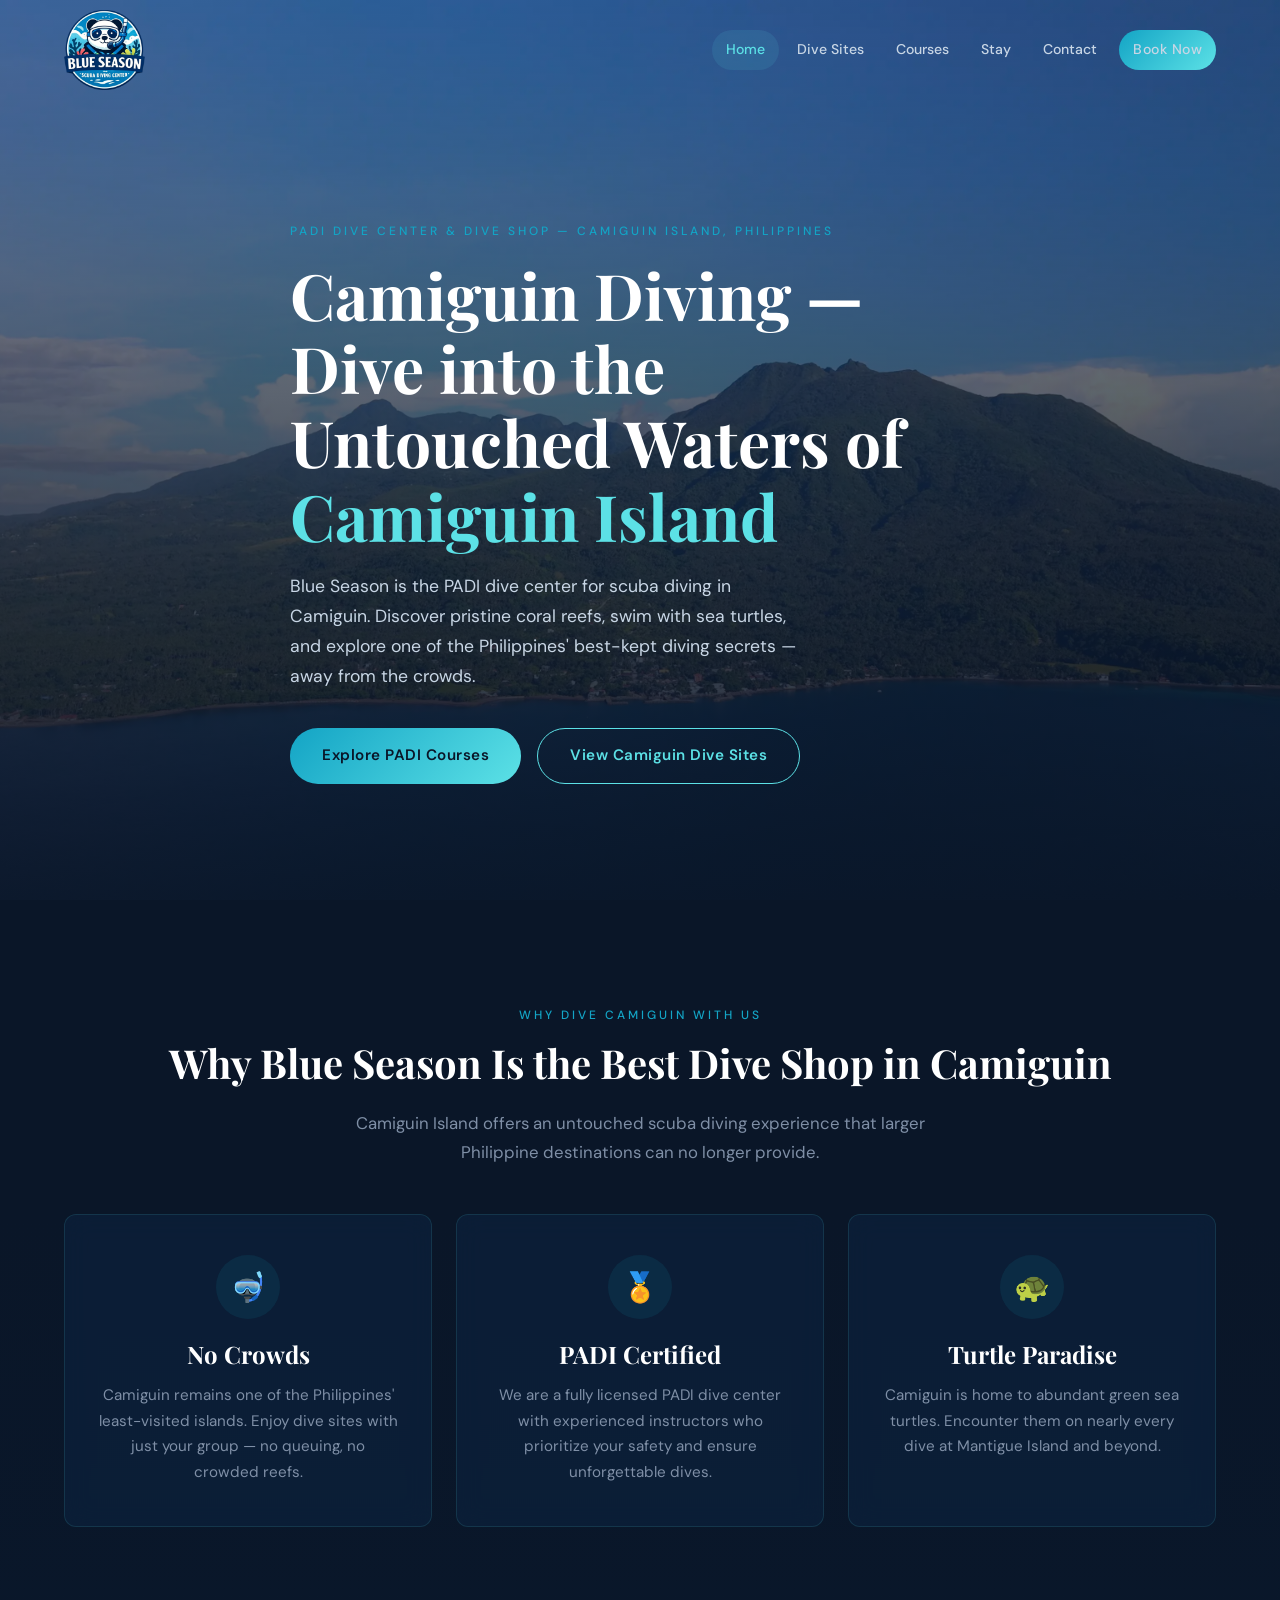
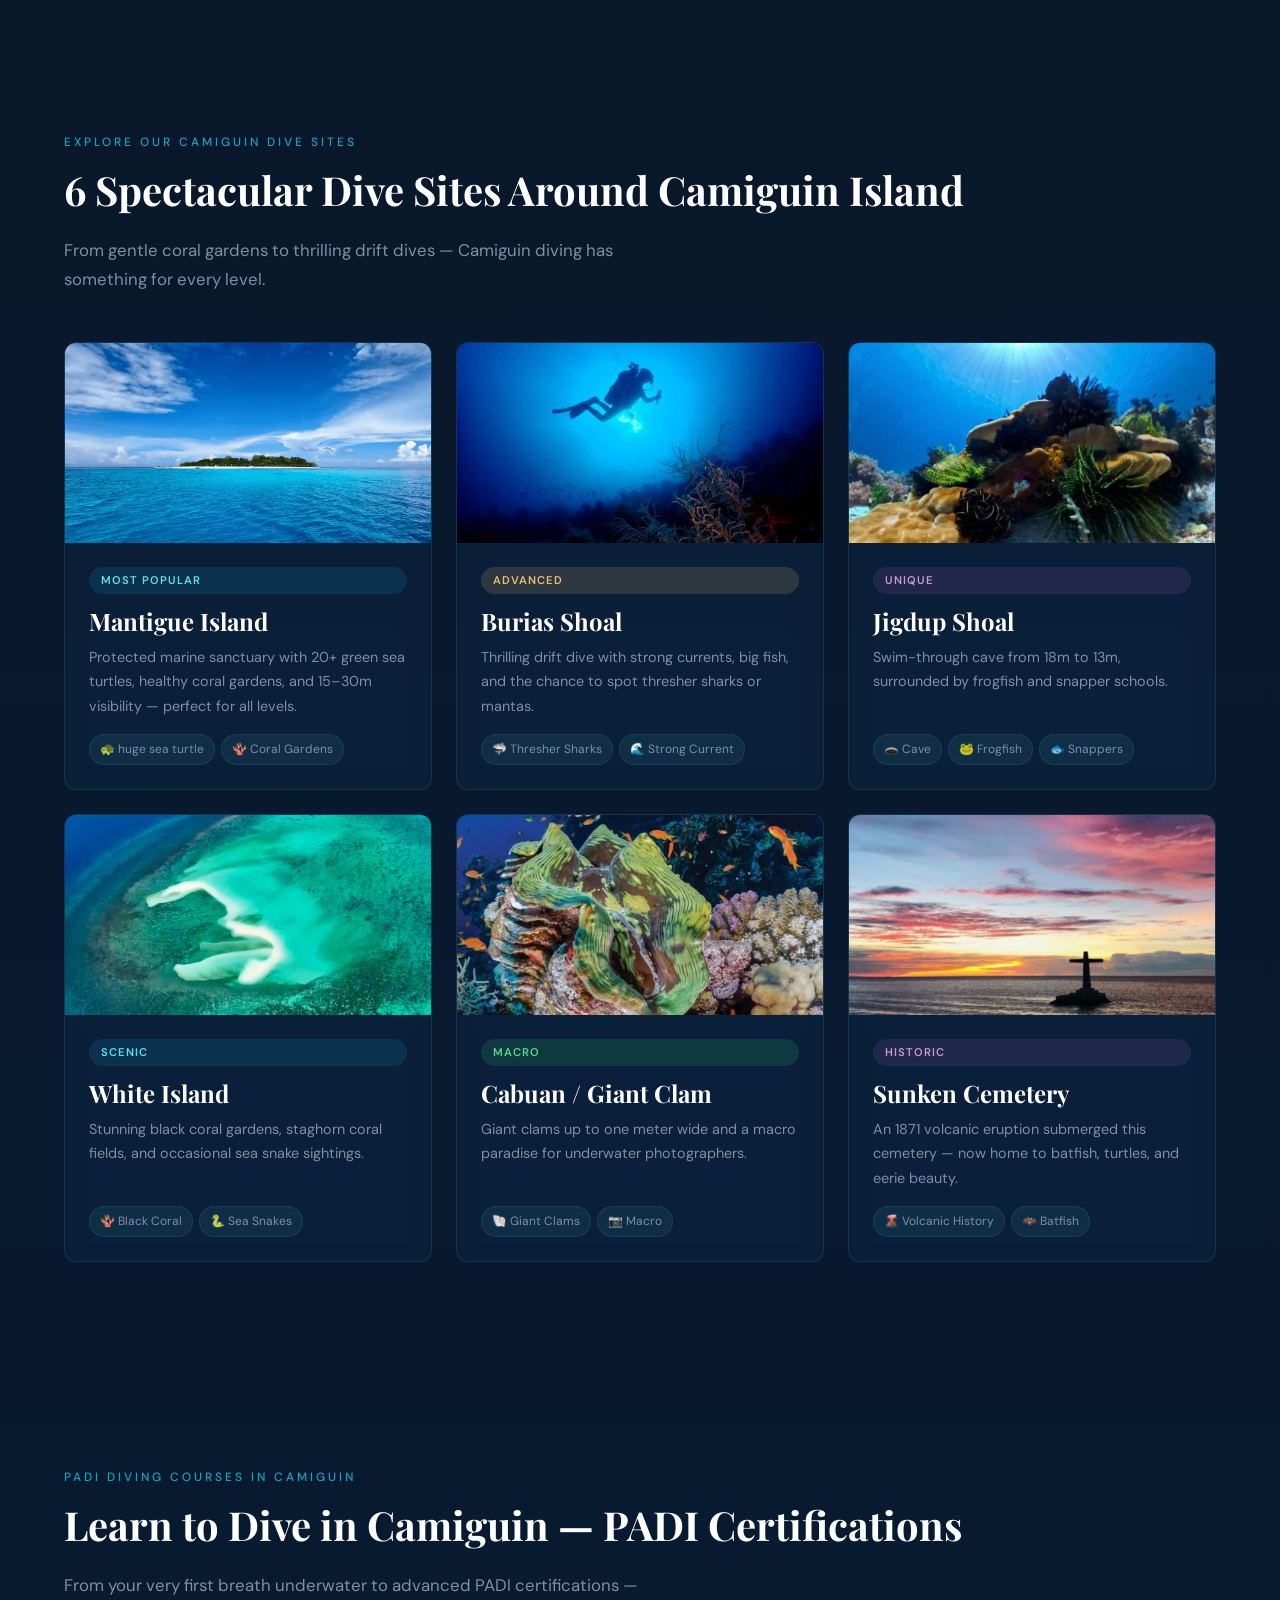
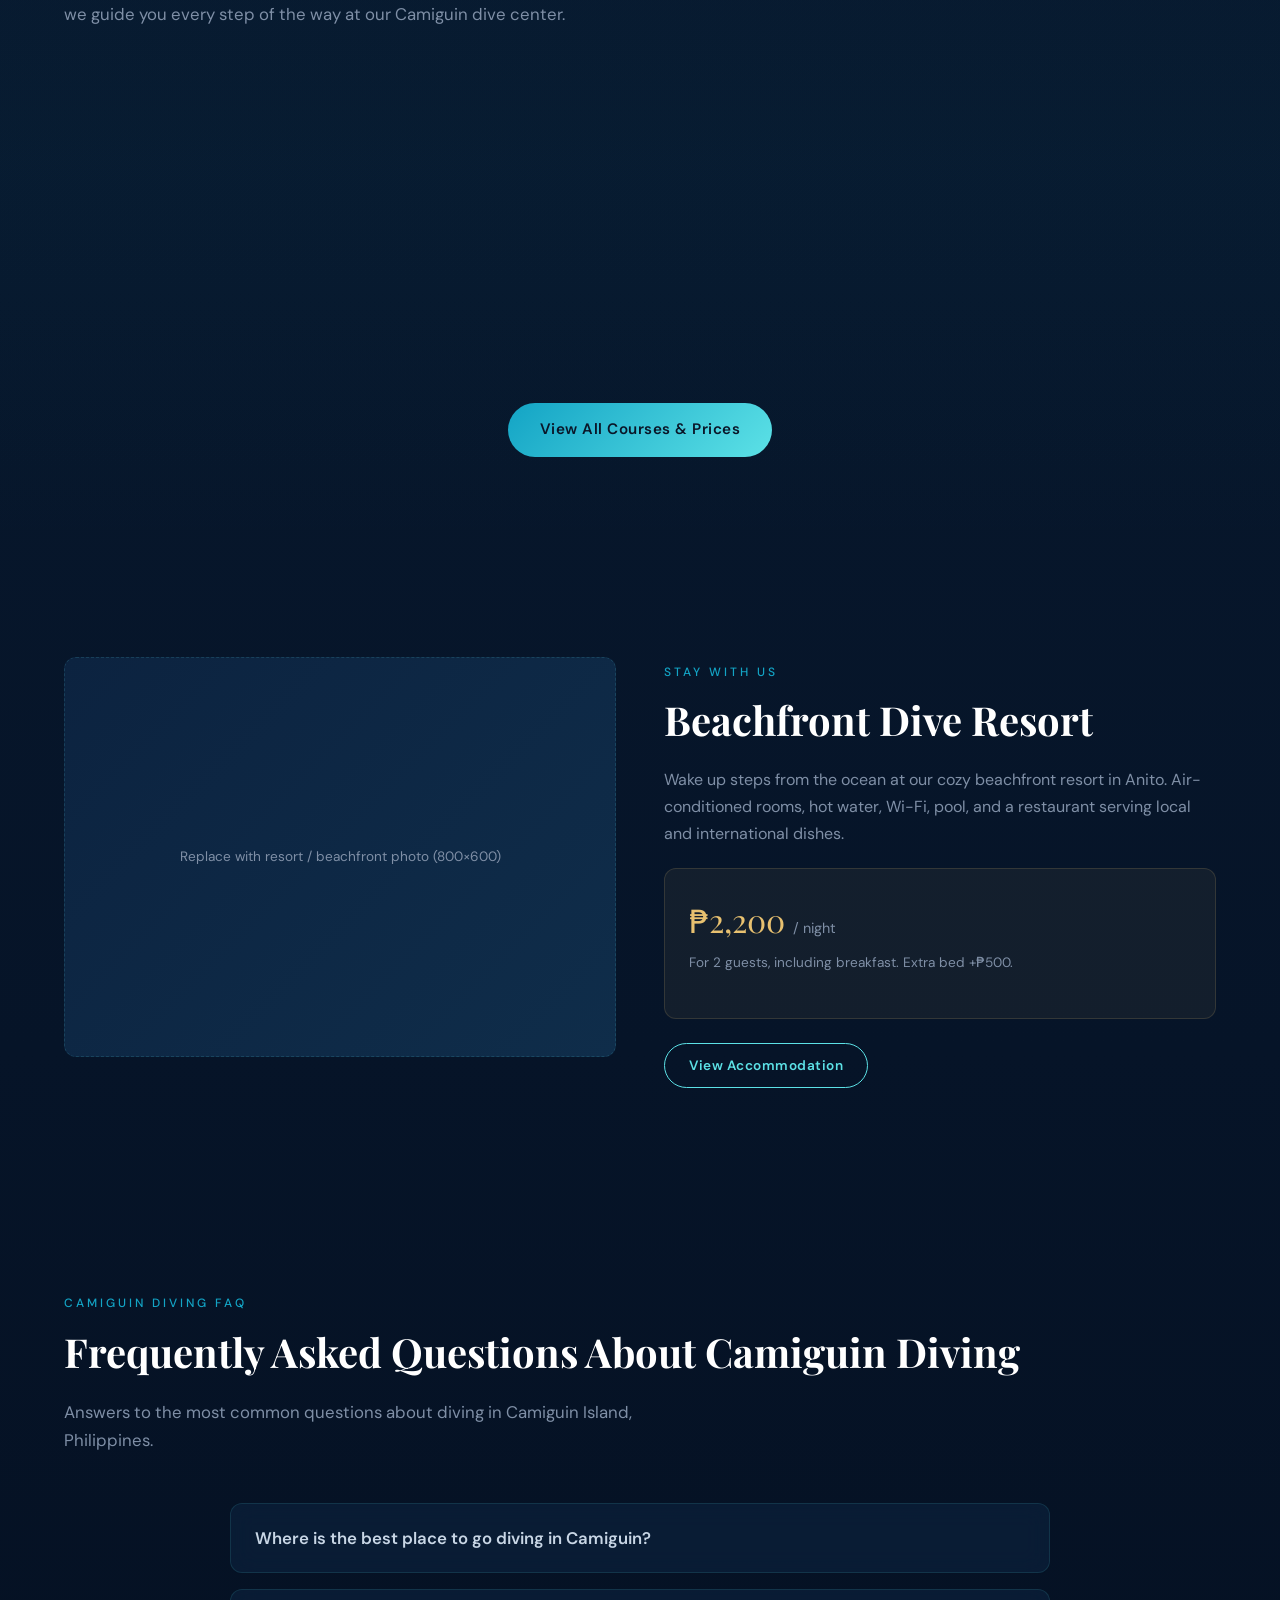
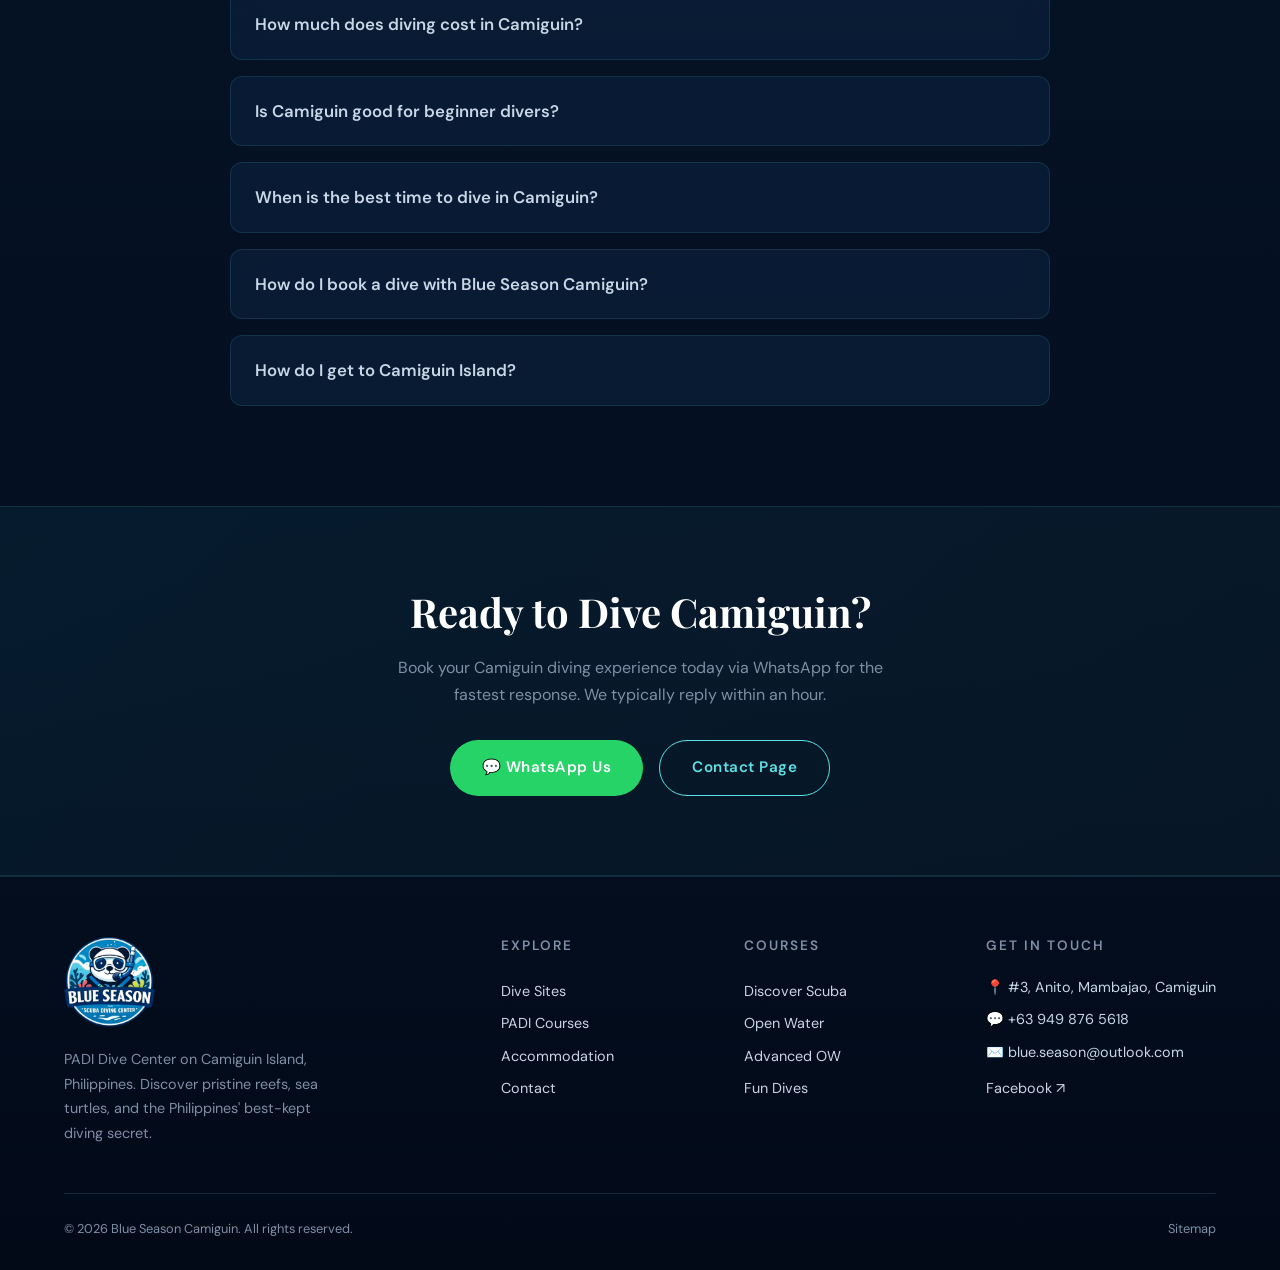
==== commit 49bb1034: "更新了mantigue的介绍" ====
--- a/index.html
+++ b/index.html
@@ -263,11 +263,10 @@
             <div class="site-card-body">
               <span class="site-tag popular">Most Popular</span>
               <h3>Mantigue Island</h3>
-              <p>Sea turtles, jackfish schools, and vibrant nudibranch on a pristine marine sanctuary reef.</p>
+              <p>Protected marine sanctuary with 20+ green sea turtles, healthy coral gardens, and 15–30m visibility — perfect for all levels.</p>
               <div class="site-highlights">
-                <span>🐢 Sea Turtles</span>
-                <span>🐟 Jackfish</span>
-                <span>🌊 All Levels</span>
+                <span>🐢 huge sea turtle </span>
+                <span>🪸 Coral Gardens</span>
               </div>
             </div>
           </a>
--- a/css/style.css
+++ b/css/style.css
@@ -1258,6 +1258,10 @@
   line-height: 1.8;
 }
 
+.site-marine-life + .site-marine-life {
+  margin-top: 20px;
+}
+
 .site-marine-life h4 {
   font-family: var(--font-body);
   font-size: 0.85rem;
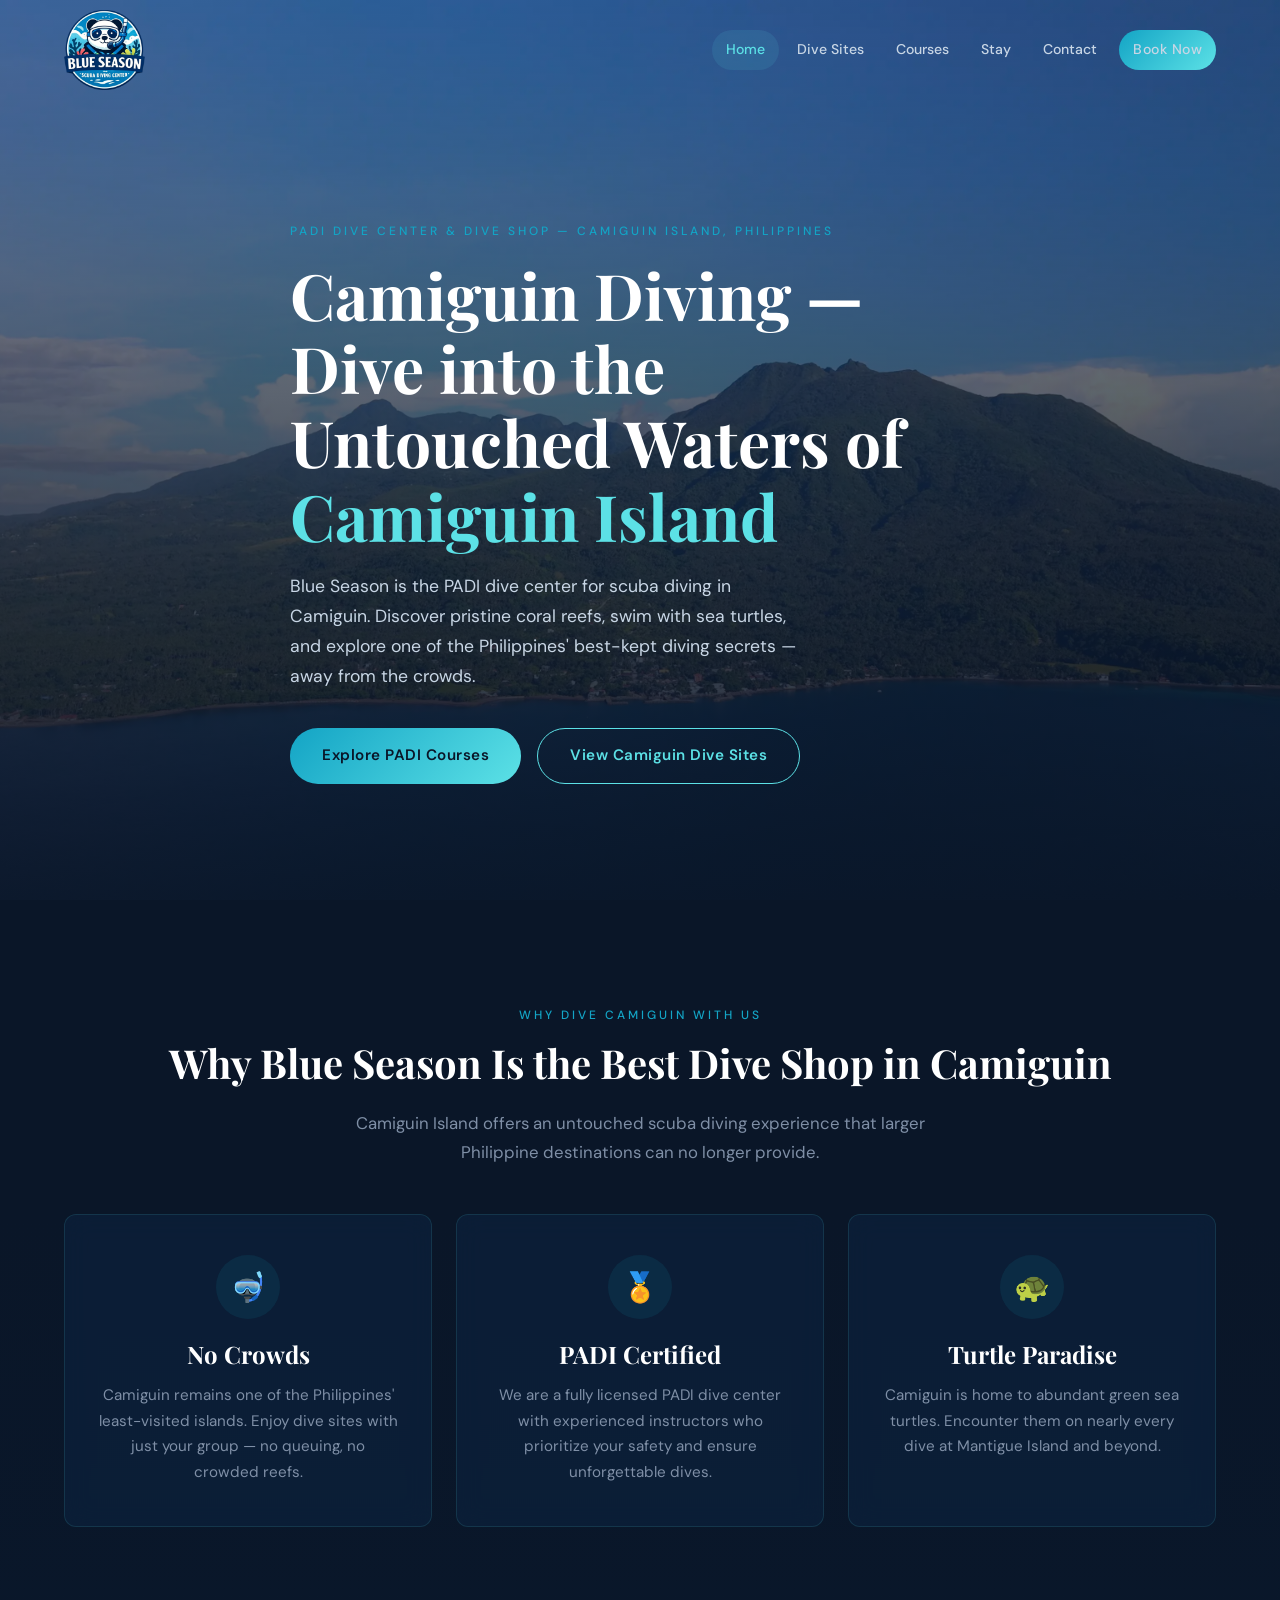
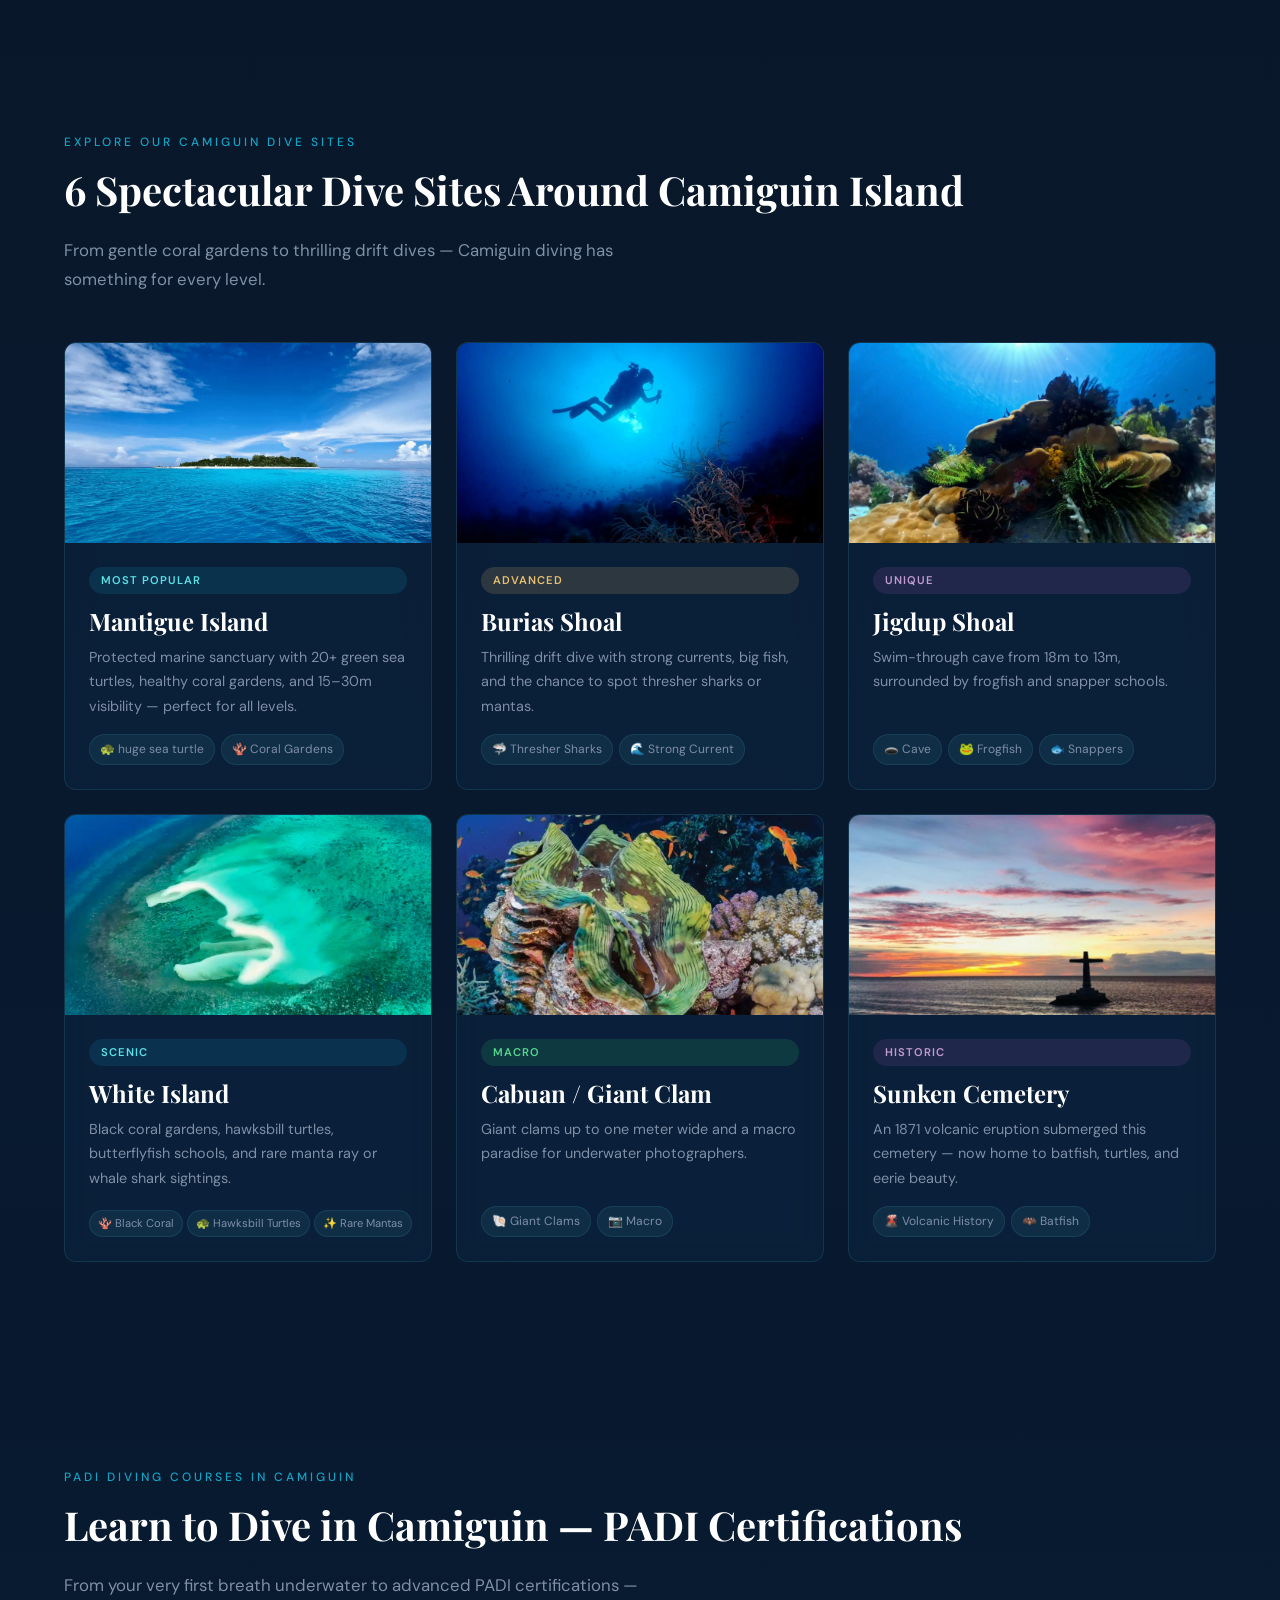
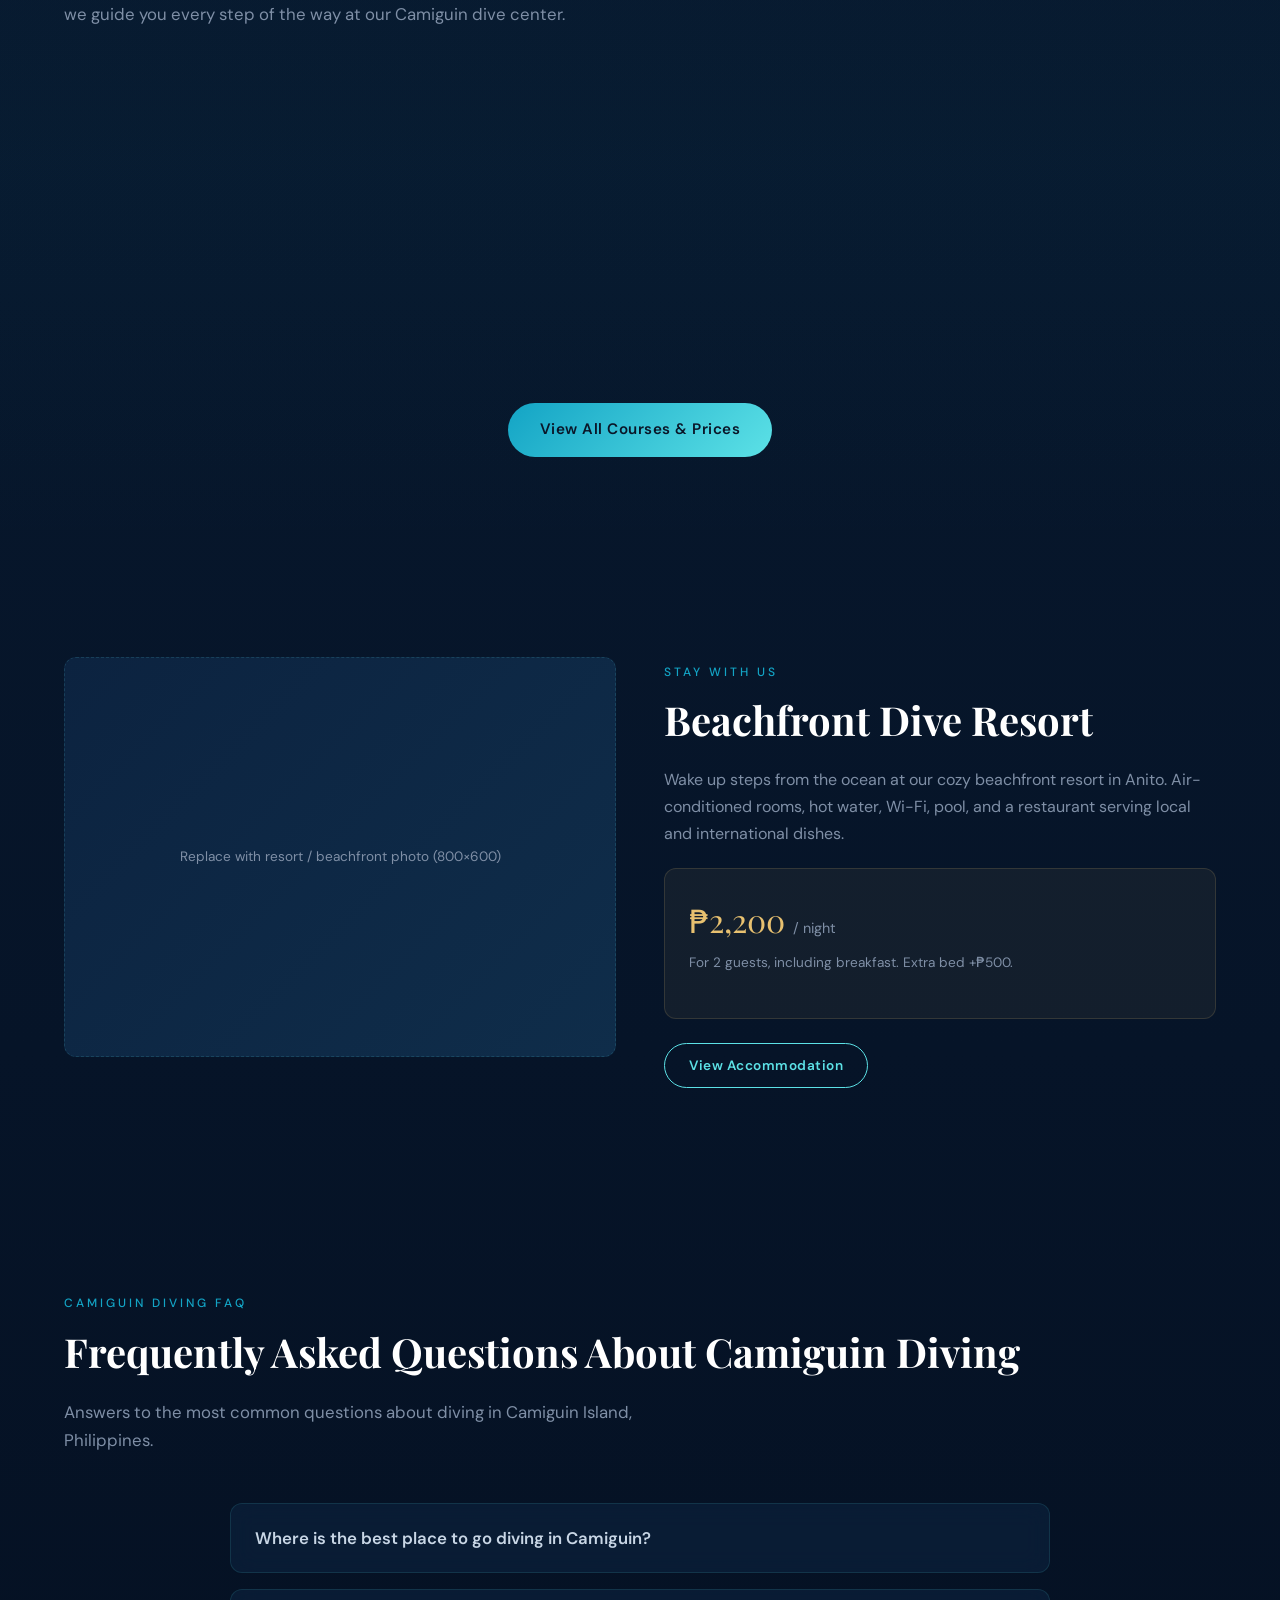
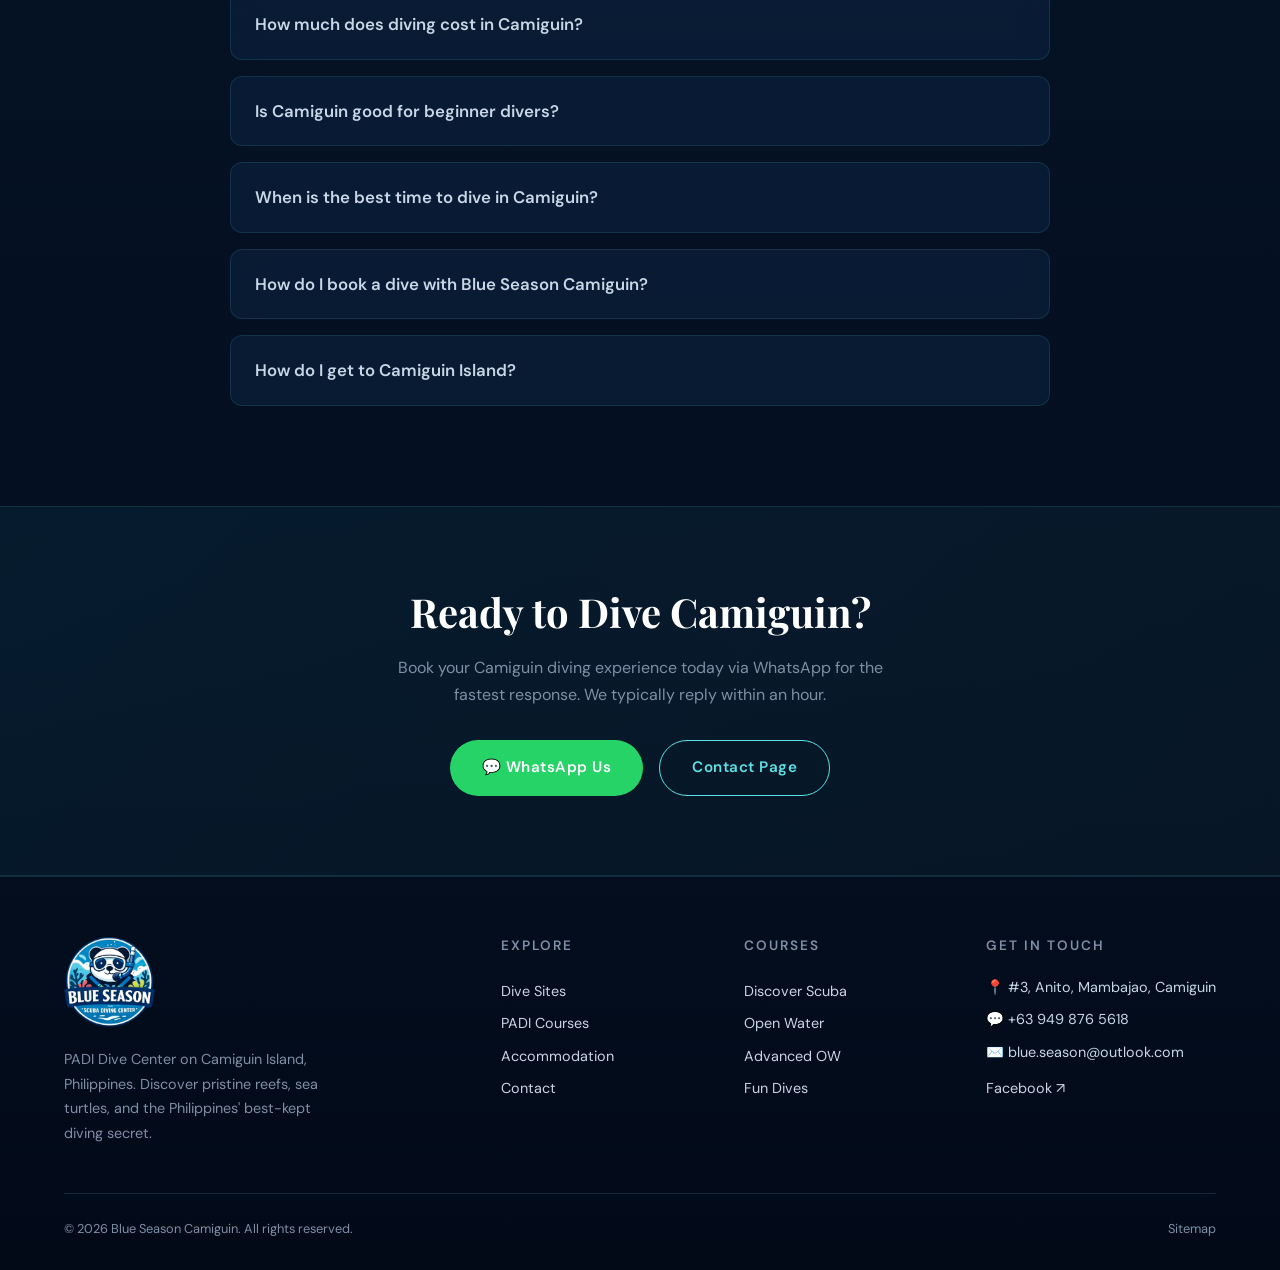
==== commit f615e738: "新增white island内容" ====
--- a/index.html
+++ b/index.html
@@ -303,10 +303,11 @@
             <div class="site-card-body">
               <span class="site-tag popular">Scenic</span>
               <h3>White Island</h3>
-              <p>Stunning black coral gardens, staghorn coral fields, and occasional sea snake sightings.</p>
-              <div class="site-highlights">
+              <p>Black coral gardens, hawksbill turtles, butterflyfish schools, and rare manta ray or whale shark sightings.</p>
+              <div class="site-highlights site-highlights-compact">
                 <span>🪸 Black Coral</span>
-                <span>🐍 Sea Snakes</span>
+                <span>🐢 Hawksbill Turtles</span>
+                <span>✨ Rare Mantas</span>
               </div>
             </div>
           </a>
--- a/css/style.css
+++ b/css/style.css
@@ -761,6 +761,18 @@
   border: 1px solid rgba(92, 225, 230, 0.1);
 }
 
+@media (min-width: 769px) {
+  .site-highlights-compact {
+    flex-wrap: nowrap;
+    gap: 4px;
+  }
+  .site-highlights-compact span {
+    white-space: nowrap;
+    font-size: 0.7rem;
+    padding: 3px 8px;
+  }
+}
+
 /* ---------- Course Cards ---------- */
 .courses-grid {
   display: grid;
@@ -1216,6 +1228,7 @@
 .site-detail {
   padding: 40px;
   margin-bottom: 32px;
+  scroll-margin-top: 90px;
 }
 
 .site-detail-grid {
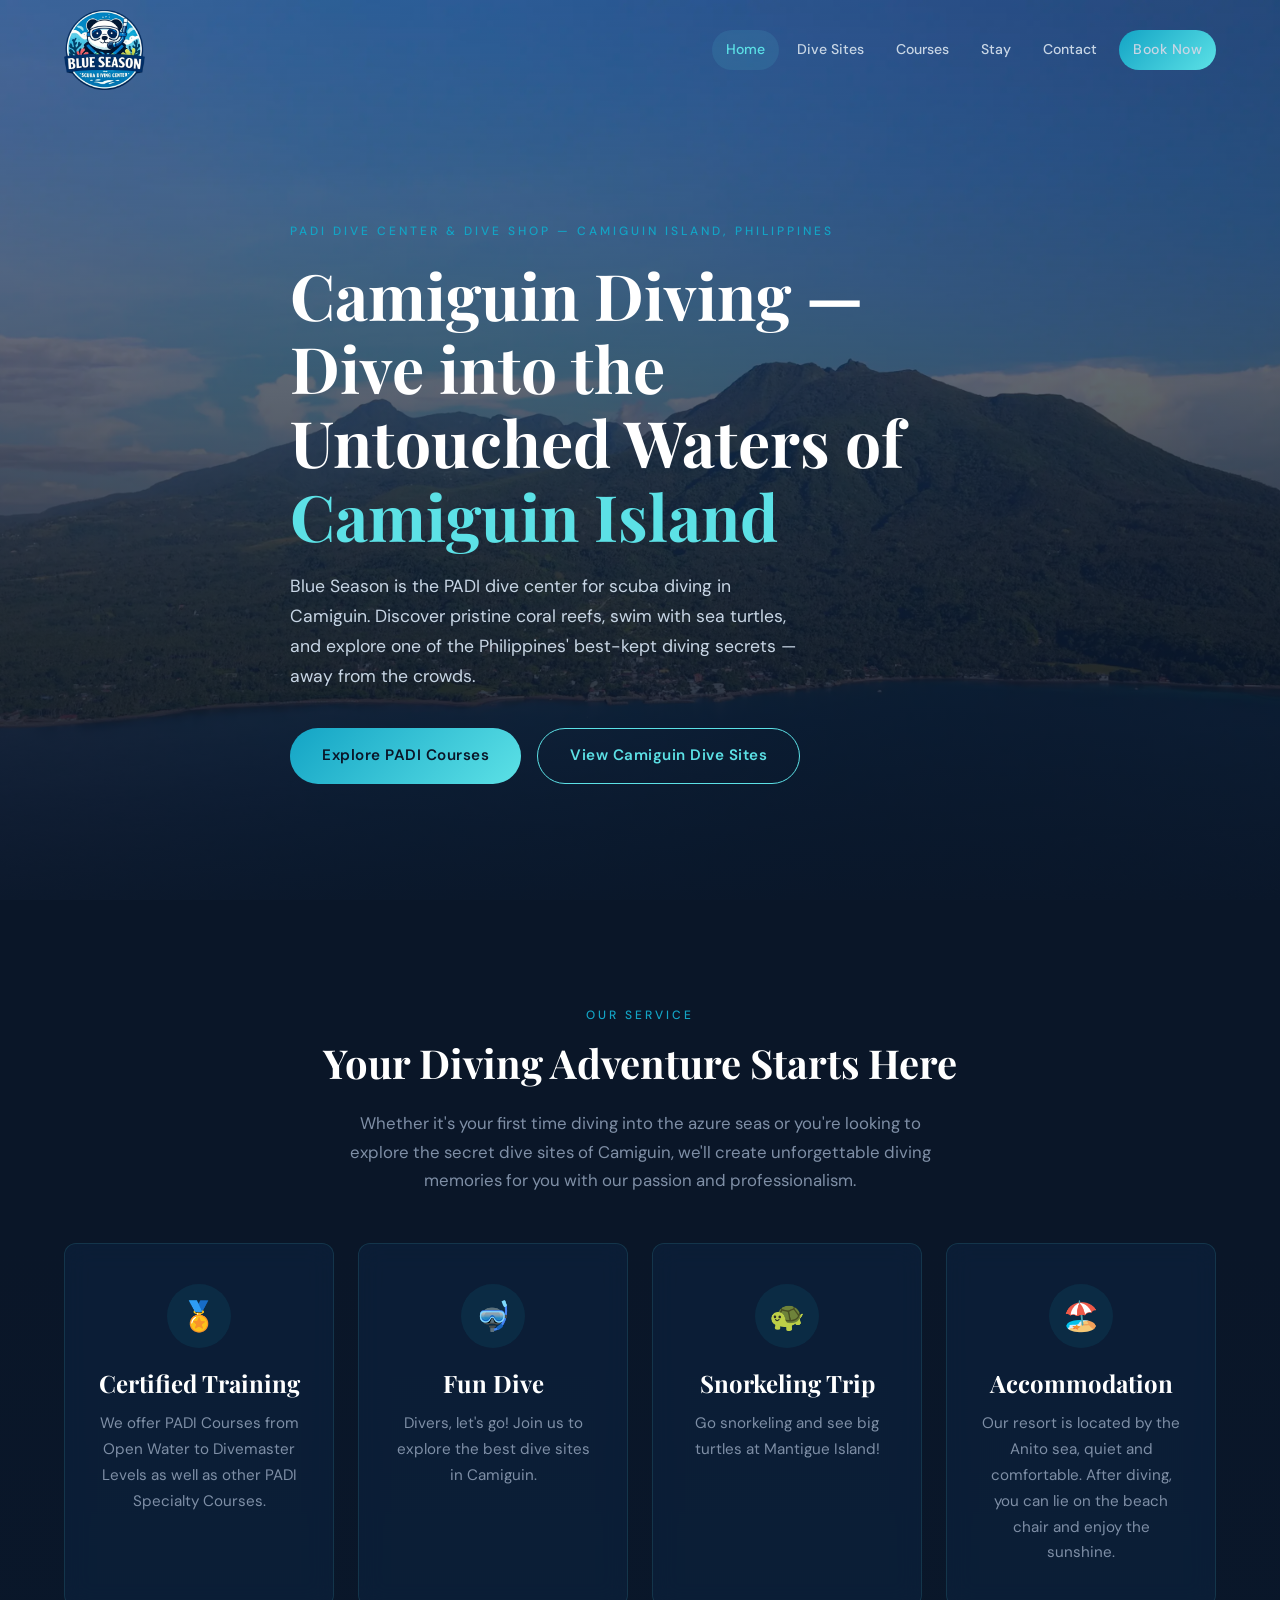
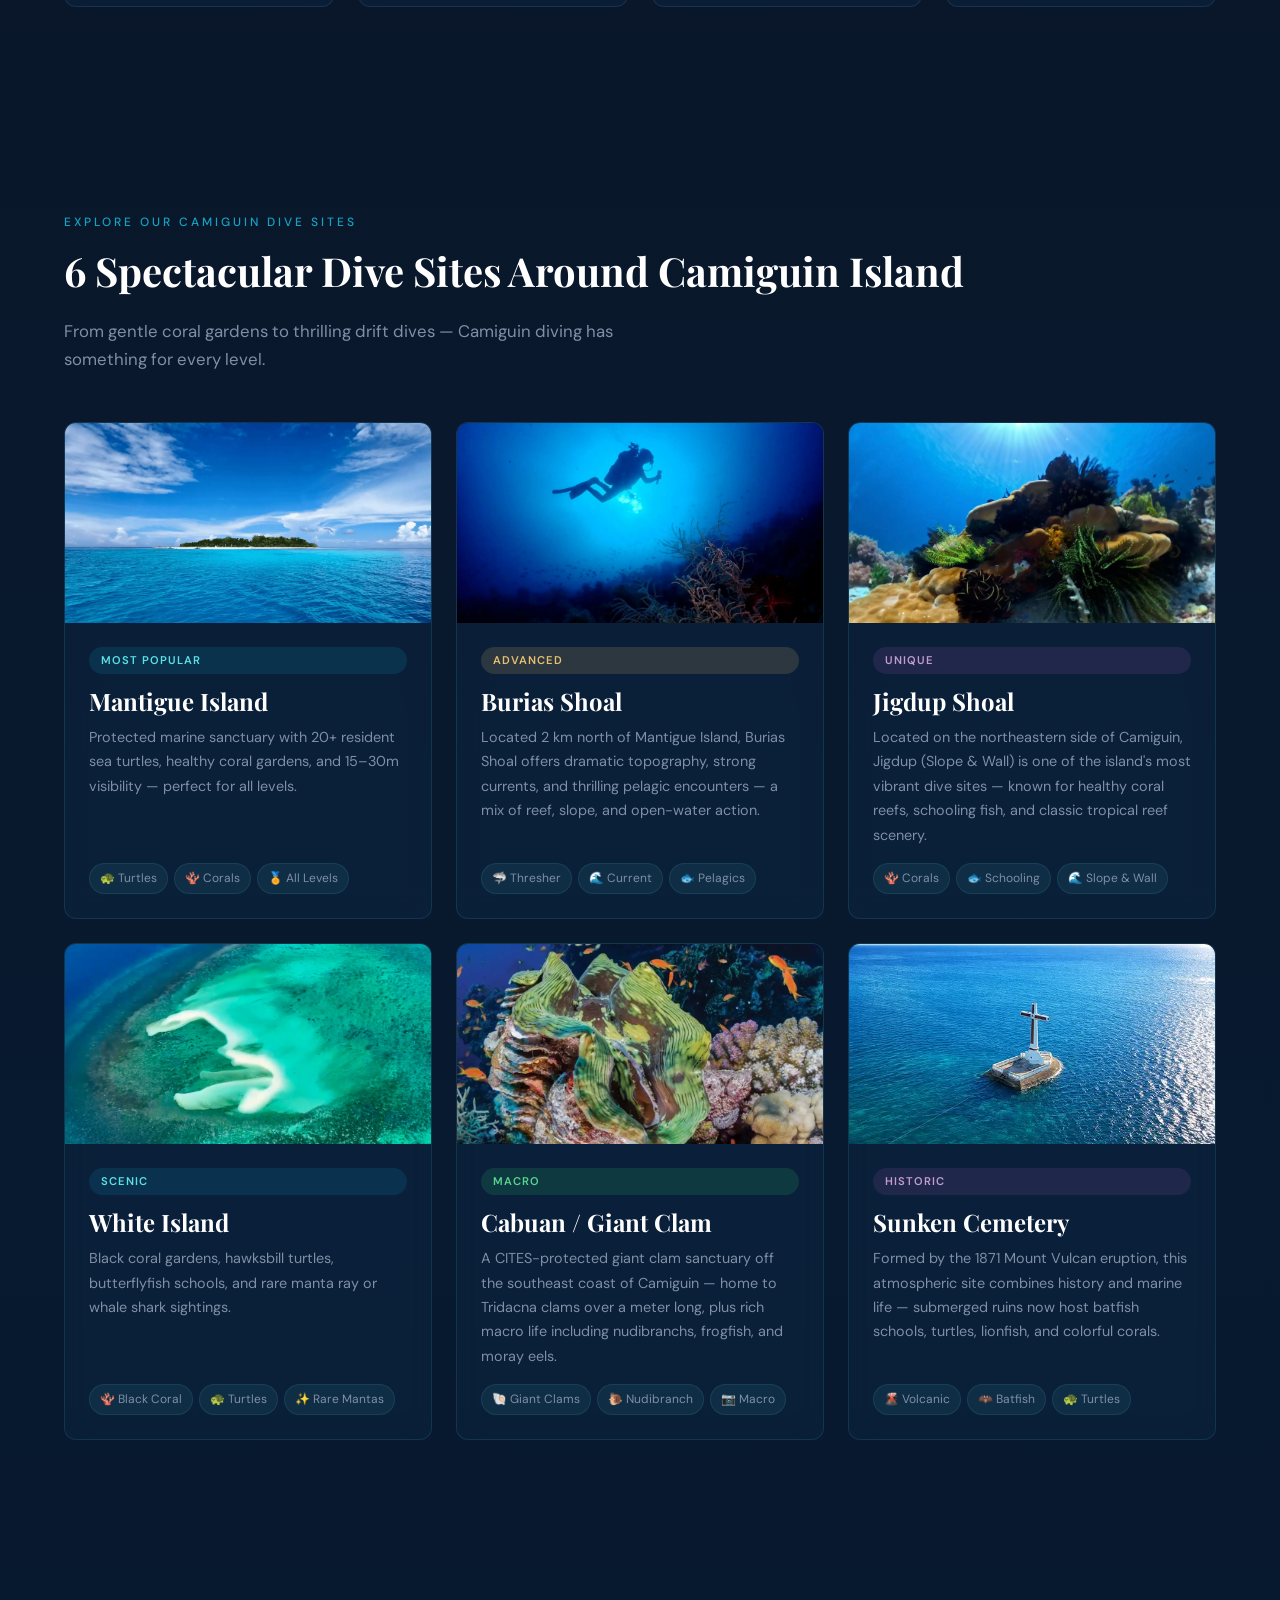
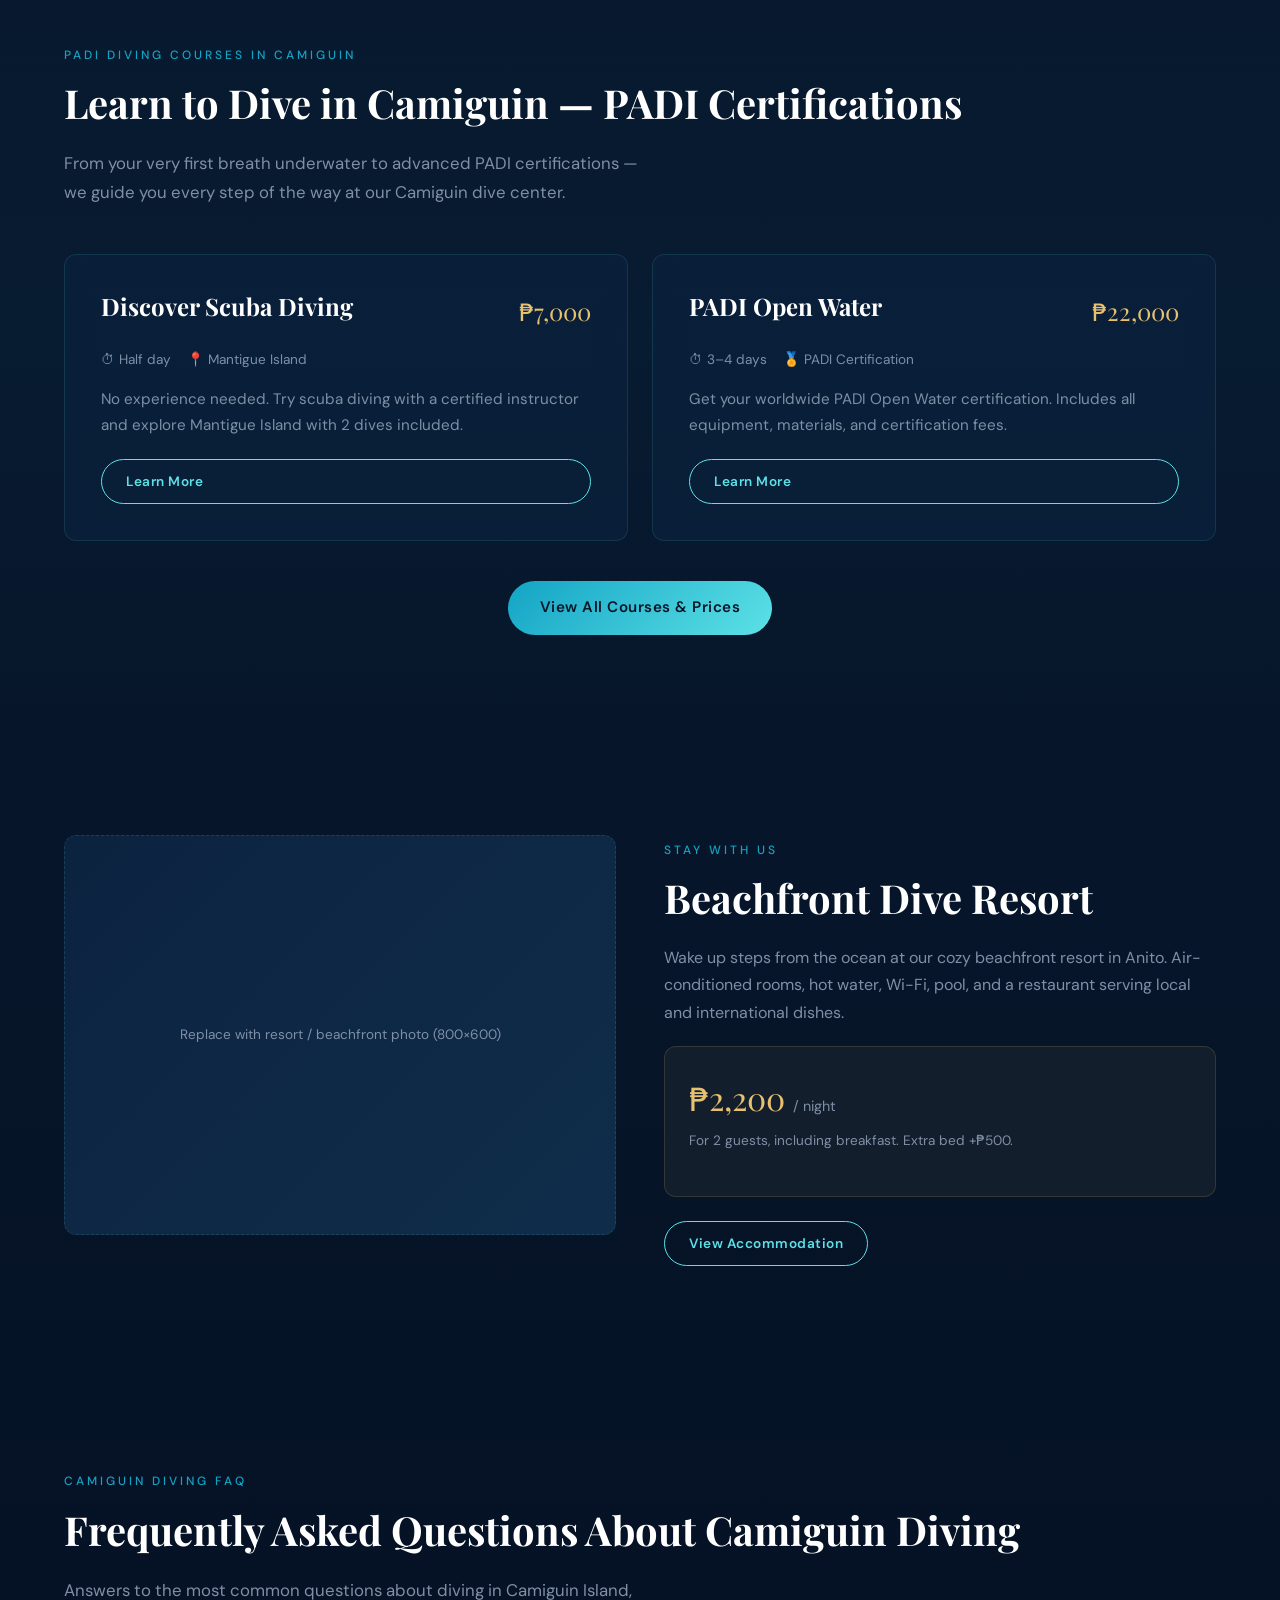
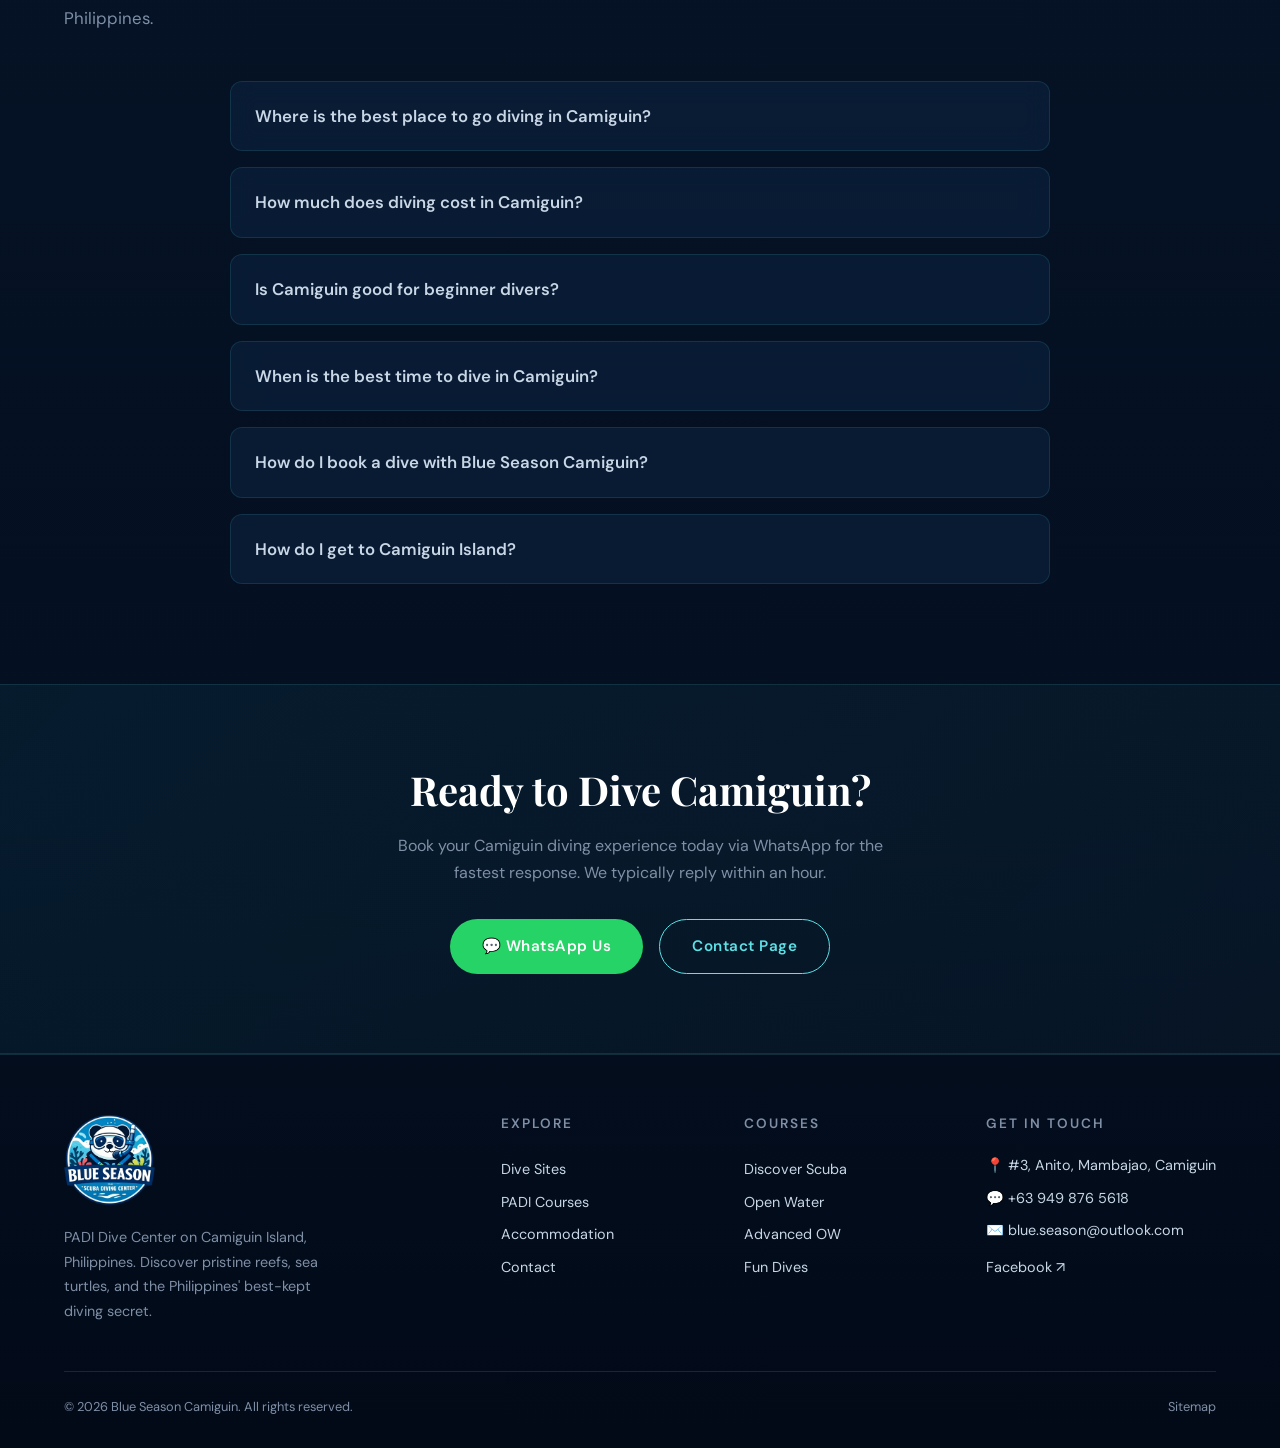
==== commit d0b07645: "更新潜点介绍" ====
--- a/index.html
+++ b/index.html
@@ -73,7 +73,7 @@
         "image": [
           "https://camiguindiver.com/img/og-home.jpg",
           "https://camiguindiver.com/img/divesite/mantigue.webp",
-          "https://camiguindiver.com/img/divesite/SC.webp"
+          "https://camiguindiver.com/img/divesite/sunkenCemetery.webp"
         ],
         "logo": "https://camiguindiver.com/img/logo.svg",
         "address": {
@@ -223,28 +223,33 @@
       </div>
     </section>
 
-    <!-- ========== WHY BLUE SEASON ========== -->
-    <section class="section" id="why">
+    <!-- ========== OUR SERVICES ========== -->
+    <section class="section" id="services">
       <div class="container text-center">
-        <span class="section-label">Why Dive Camiguin With Us</span>
-        <h2 class="section-title">Why Blue Season Is the Best Dive Shop in Camiguin</h2>
-        <p class="section-subtitle">Camiguin Island offers an untouched scuba diving experience that larger Philippine destinations can no longer provide.</p>
+        <span class="section-label">Our Service</span>
+        <h2 class="section-title">Your Diving Adventure Starts Here</h2>
+        <p class="section-subtitle">Whether it's your first time diving into the azure seas or you're looking to explore the secret dive sites of Camiguin, we'll create unforgettable diving memories for you with our passion and professionalism.</p>
 
         <div class="features-grid">
           <div class="glass-card feature-card">
+            <div class="feature-icon">🏅</div>
+            <h3>Certified Training</h3>
+            <p>We offer PADI Courses from Open Water to Divemaster Levels as well as other PADI Specialty Courses.</p>
+          </div>
+          <div class="glass-card feature-card">
             <div class="feature-icon">🤿</div>
-            <h3>No Crowds</h3>
-            <p>Camiguin remains one of the Philippines' least-visited islands. Enjoy dive sites with just your group — no queuing, no crowded reefs.</p>
-          </div>
-          <div class="glass-card feature-card">
-            <div class="feature-icon">🏅</div>
-            <h3>PADI Certified</h3>
-            <p>We are a fully licensed PADI dive center with experienced instructors who prioritize your safety and ensure unforgettable dives.</p>
+            <h3>Fun Dive</h3>
+            <p>Divers, let's go! Join us to explore the best dive sites in Camiguin.</p>
           </div>
           <div class="glass-card feature-card">
             <div class="feature-icon">🐢</div>
-            <h3>Turtle Paradise</h3>
-            <p>Camiguin is home to abundant green sea turtles. Encounter them on nearly every dive at Mantigue Island and beyond.</p>
+            <h3>Snorkeling Trip</h3>
+            <p>Go snorkeling and see big turtles at Mantigue Island!</p>
+          </div>
+          <div class="glass-card feature-card">
+            <div class="feature-icon">🏖️</div>
+            <h3>Accommodation</h3>
+            <p>Our resort is located by the Anito sea, quiet and comfortable. After diving, you can lie on the beach chair and enjoy the sunshine.</p>
           </div>
         </div>
       </div>
@@ -263,10 +268,11 @@
             <div class="site-card-body">
               <span class="site-tag popular">Most Popular</span>
               <h3>Mantigue Island</h3>
-              <p>Protected marine sanctuary with 20+ green sea turtles, healthy coral gardens, and 15–30m visibility — perfect for all levels.</p>
+              <p>Protected marine sanctuary with 20+ resident sea turtles, healthy coral gardens, and 15–30m visibility — perfect for all levels.</p>
               <div class="site-highlights">
-                <span>🐢 huge sea turtle </span>
-                <span>🪸 Coral Gardens</span>
+                <span>🐢 Turtles</span>
+                <span>🪸 Corals</span>
+                <span>🏅 All Levels</span>
               </div>
             </div>
           </a>
@@ -276,10 +282,11 @@
             <div class="site-card-body">
               <span class="site-tag advanced">Advanced</span>
               <h3>Burias Shoal</h3>
-              <p>Thrilling drift dive with strong currents, big fish, and the chance to spot thresher sharks or mantas.</p>
+              <p>Located 2 km north of Mantigue Island, Burias Shoal offers dramatic topography, strong currents, and thrilling pelagic encounters — a mix of reef, slope, and open-water action.</p>
               <div class="site-highlights">
-                <span>🦈 Thresher Sharks</span>
-                <span>🌊 Strong Current</span>
+                <span>🦈 Thresher</span>
+                <span>🌊 Current</span>
+                <span>🐟 Pelagics</span>
               </div>
             </div>
           </a>
@@ -289,11 +296,11 @@
             <div class="site-card-body">
               <span class="site-tag unique">Unique</span>
               <h3>Jigdup Shoal</h3>
-              <p>Swim-through cave from 18m to 13m, surrounded by frogfish and snapper schools.</p>
+              <p>Located on the northeastern side of Camiguin, Jigdup (Slope & Wall) is one of the island's most vibrant dive sites — known for healthy coral reefs, schooling fish, and classic tropical reef scenery.</p>
               <div class="site-highlights">
-                <span>🕳️ Cave</span>
-                <span>🐸 Frogfish</span>
-                <span>🐟 Snappers</span>
+                <span>🪸 Corals</span>
+                <span>🐟 Schooling</span>
+                <span>🌊 Slope & Wall</span>
               </div>
             </div>
           </a>
@@ -304,9 +311,9 @@
               <span class="site-tag popular">Scenic</span>
               <h3>White Island</h3>
               <p>Black coral gardens, hawksbill turtles, butterflyfish schools, and rare manta ray or whale shark sightings.</p>
-              <div class="site-highlights site-highlights-compact">
+              <div class="site-highlights">
                 <span>🪸 Black Coral</span>
-                <span>🐢 Hawksbill Turtles</span>
+                <span>🐢 Turtles</span>
                 <span>✨ Rare Mantas</span>
               </div>
             </div>
@@ -317,23 +324,25 @@
             <div class="site-card-body">
               <span class="site-tag macro">Macro</span>
               <h3>Cabuan / Giant Clam</h3>
-              <p>Giant clams up to one meter wide and a macro paradise for underwater photographers.</p>
+              <p>A CITES-protected giant clam sanctuary off the southeast coast of Camiguin — home to Tridacna clams over a meter long, plus rich macro life including nudibranchs, frogfish, and moray eels.</p>
               <div class="site-highlights">
                 <span>🐚 Giant Clams</span>
+                <span>🐌 Nudibranch</span>
                 <span>📷 Macro</span>
               </div>
             </div>
           </a>
 
           <a href="dive-sites.html#sunken-cemetery" class="glass-card site-card" style="color:inherit;">
-            <img class="site-card-img" src="img/divesite/SC.webp" alt="Cross monument at Sunken Cemetery dive site Camiguin" width="600" height="400" loading="lazy" />
+            <img class="site-card-img" src="img/divesite/sunkenCemetery.webp" alt="Cross monument at Sunken Cemetery dive site Camiguin" width="600" height="400" loading="lazy" />
             <div class="site-card-body">
               <span class="site-tag unique">Historic</span>
               <h3>Sunken Cemetery</h3>
-              <p>An 1871 volcanic eruption submerged this cemetery — now home to batfish, turtles, and eerie beauty.</p>
+              <p>Formed by the 1871 Mount Vulcan eruption, this atmospheric site combines history and marine life — submerged ruins now host batfish schools, turtles, lionfish, and colorful corals.</p>
               <div class="site-highlights">
-                <span>🌋 Volcanic History</span>
+                <span>🌋 Volcanic</span>
                 <span>🦇 Batfish</span>
+                <span>🐢 Turtles</span>
               </div>
             </div>
           </a>
--- a/css/style.css
+++ b/css/style.css
@@ -646,7 +646,7 @@
 /* ---------- Feature Cards (Why Section) ---------- */
 .features-grid {
   display: grid;
-  grid-template-columns: repeat(3, 1fr);
+  grid-template-columns: repeat(4, 1fr);
   gap: 24px;
 }
 
@@ -1287,7 +1287,7 @@
 /* ---------- Responsive ---------- */
 @media (max-width: 1024px) {
   .features-grid {
-    grid-template-columns: repeat(3, 1fr);
+    grid-template-columns: repeat(2, 1fr);
     gap: 16px;
   }
 
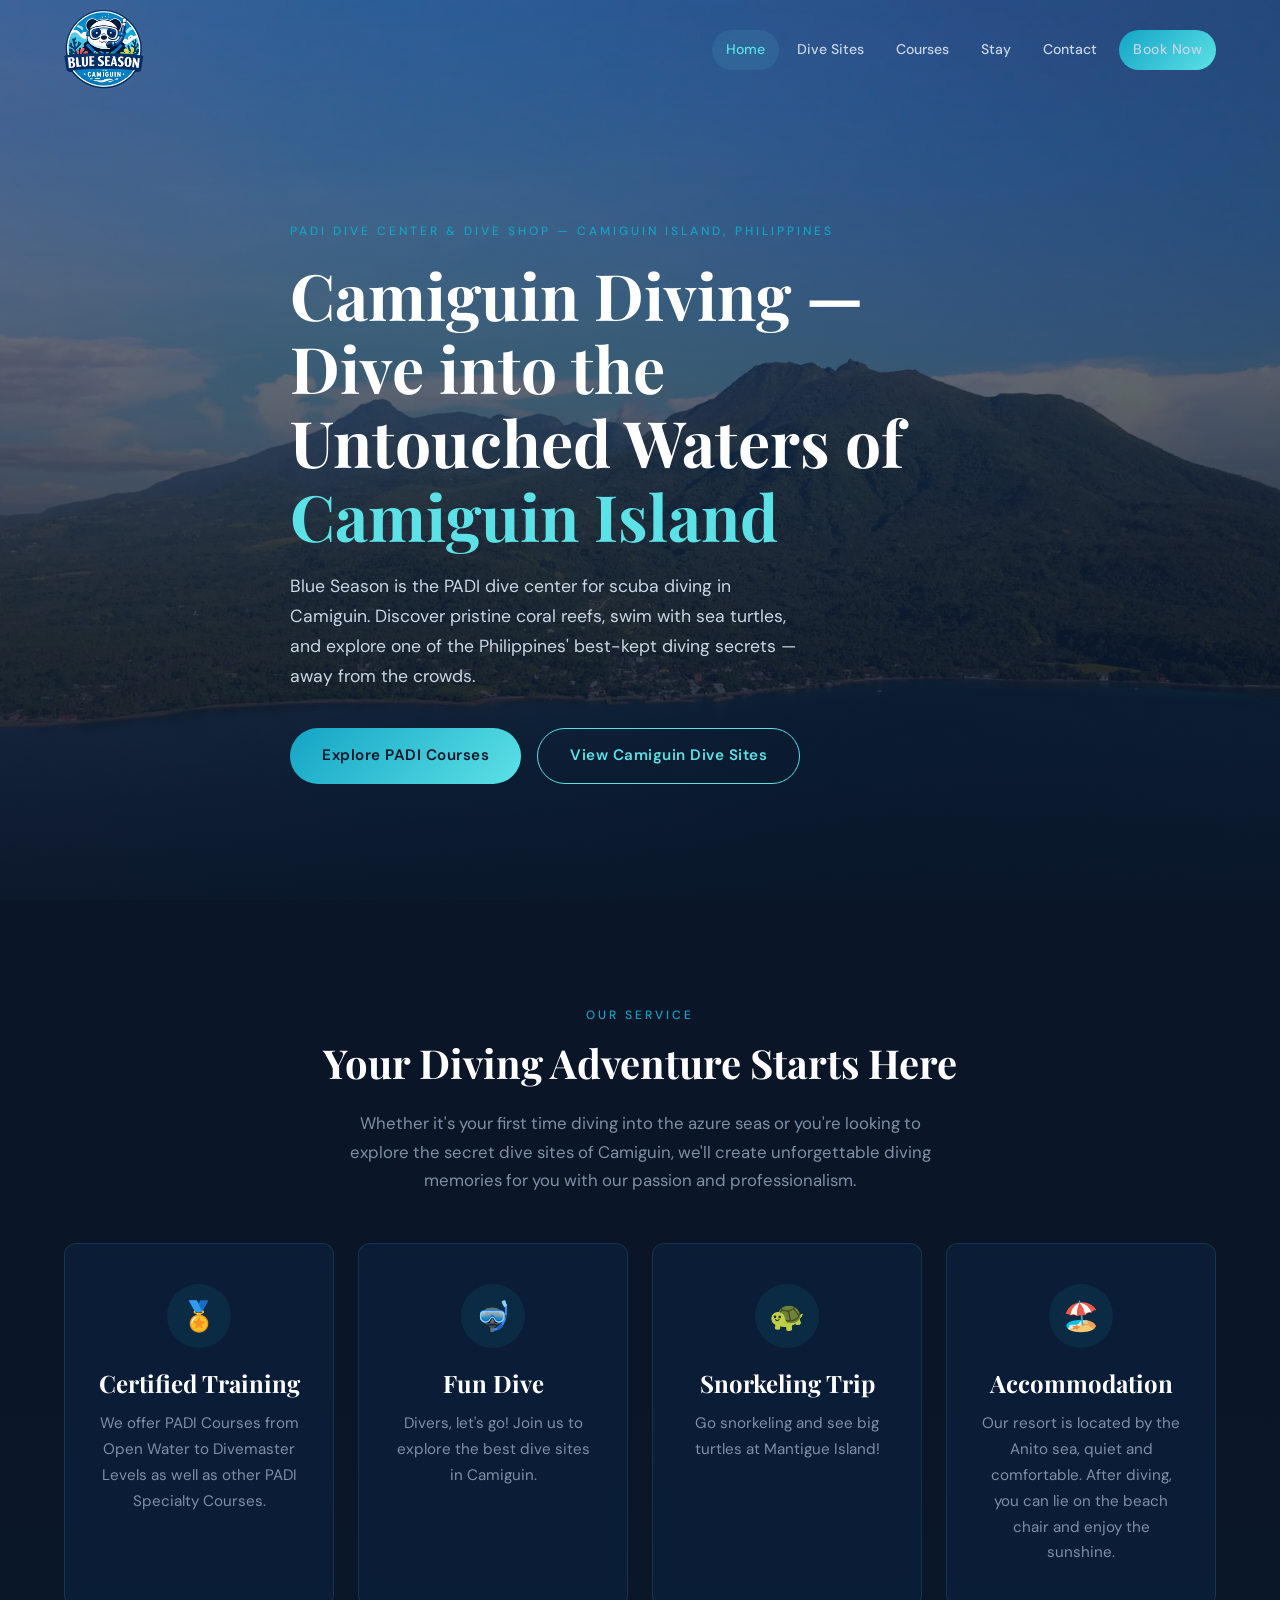
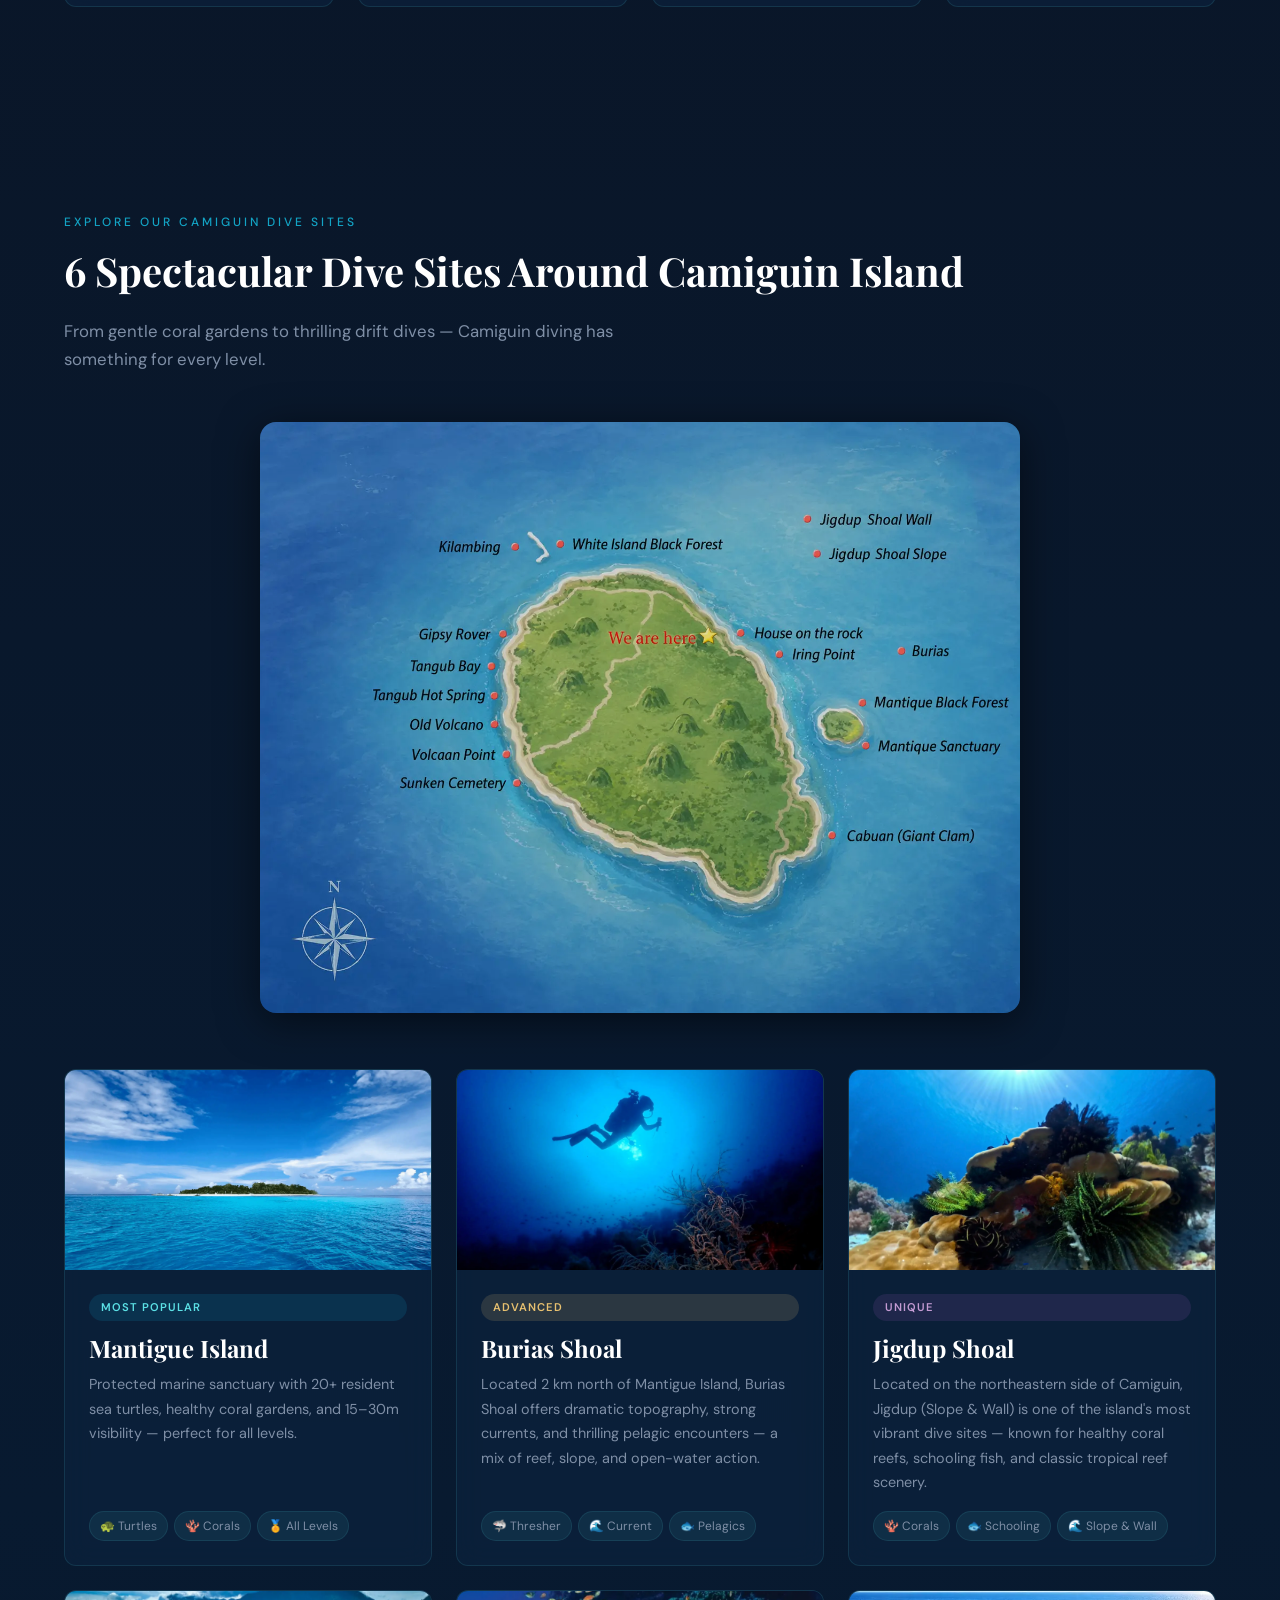
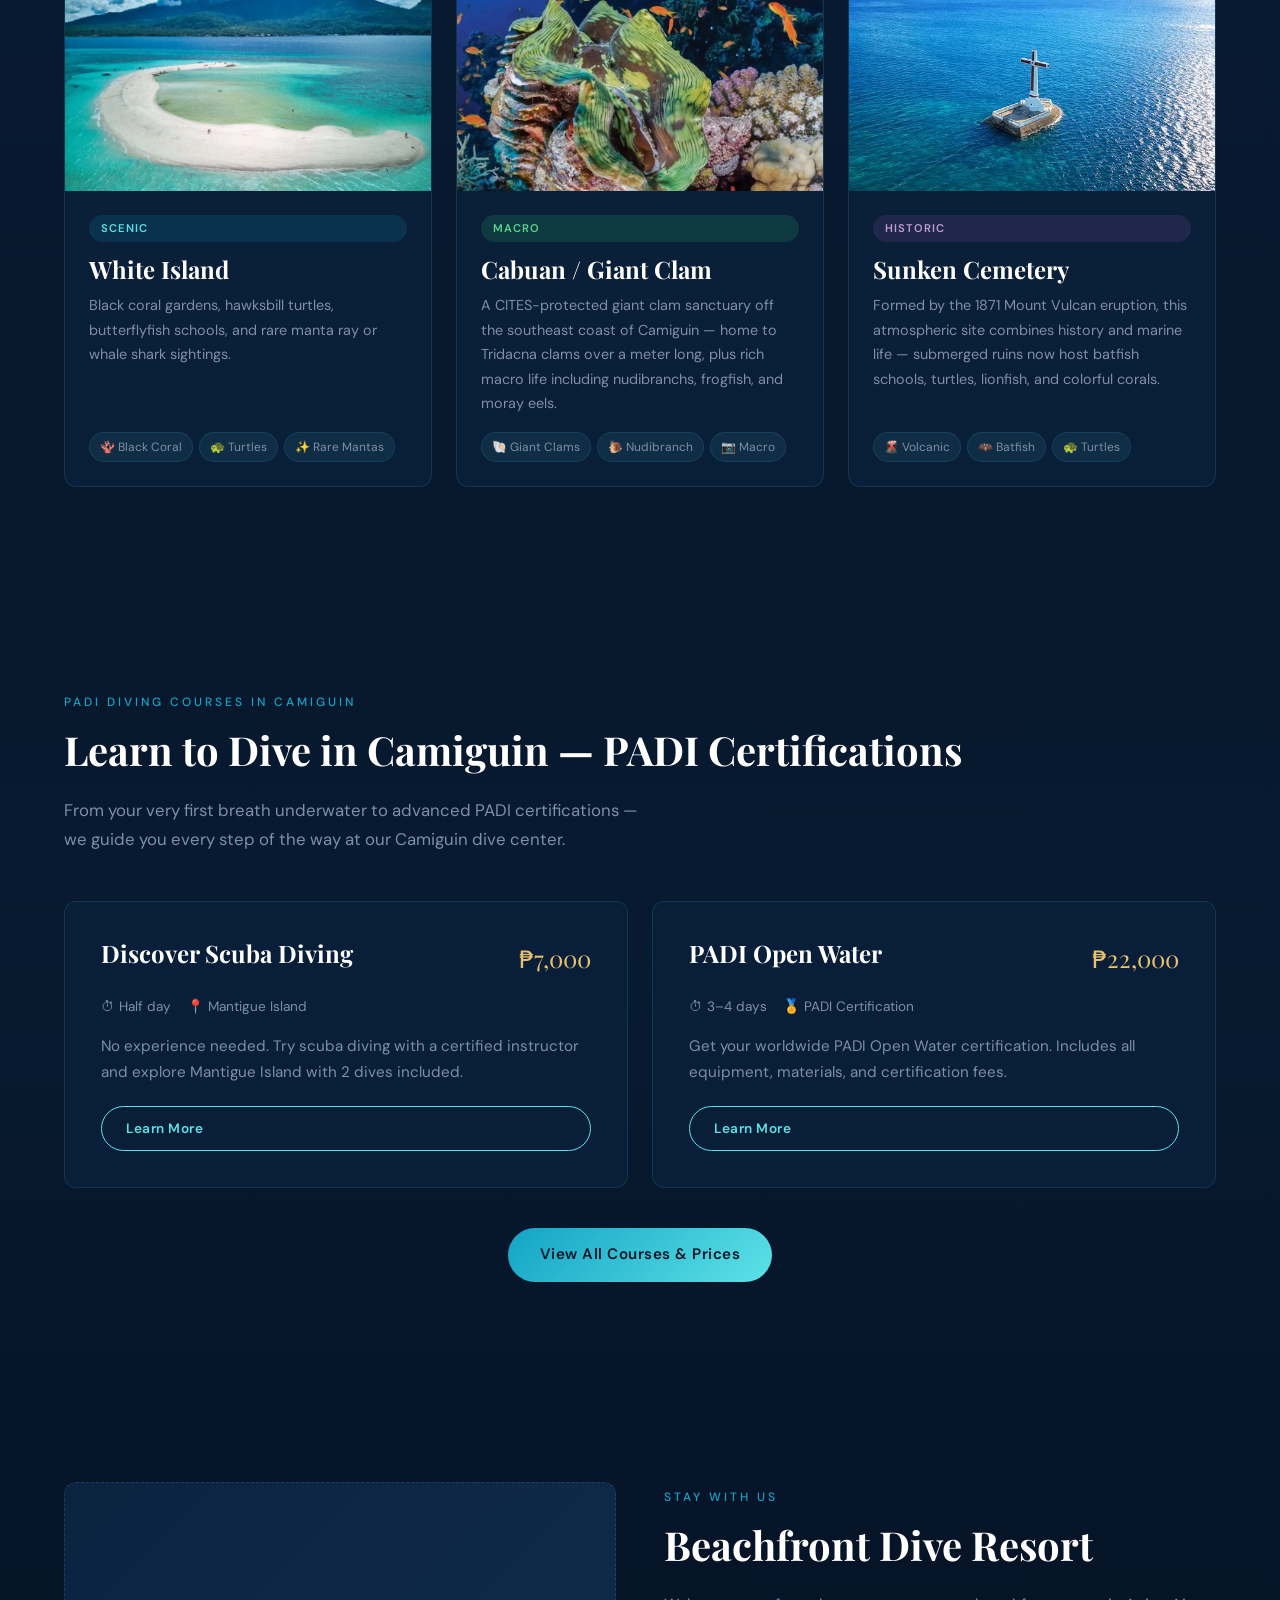
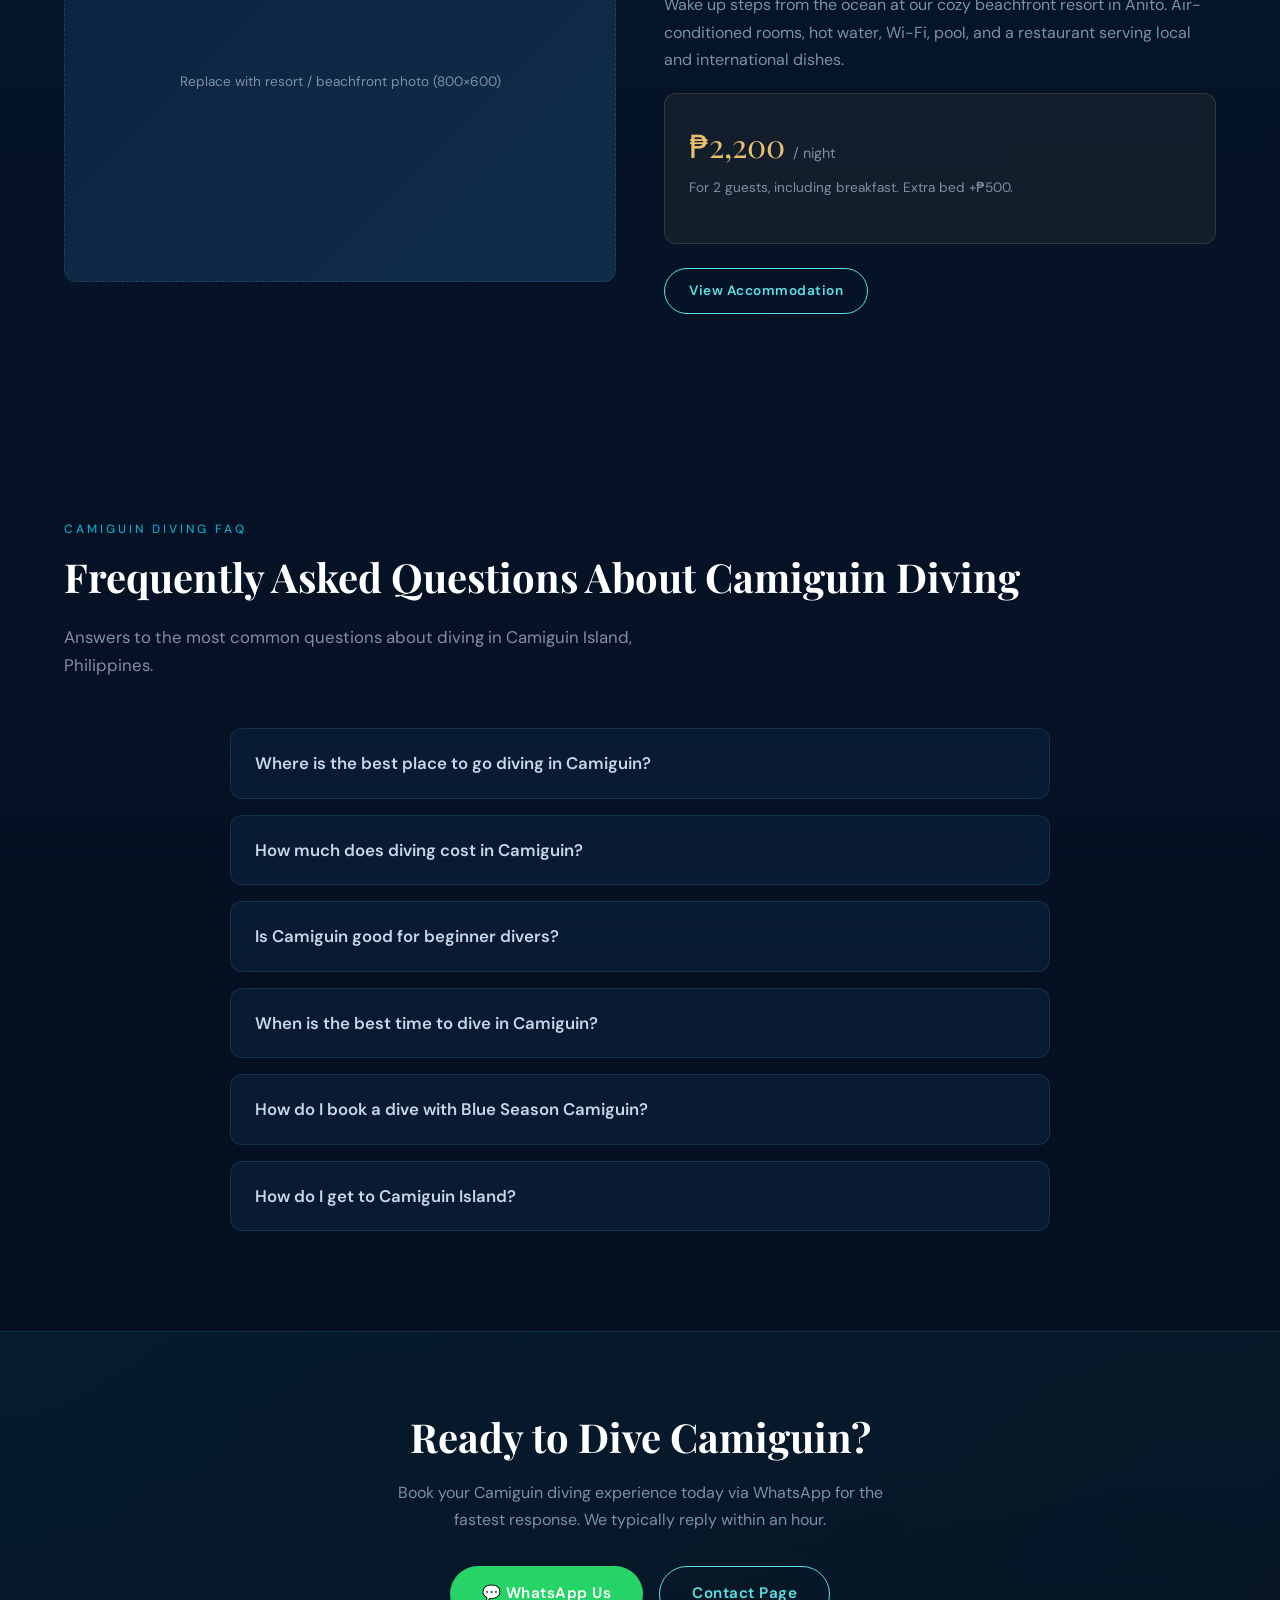
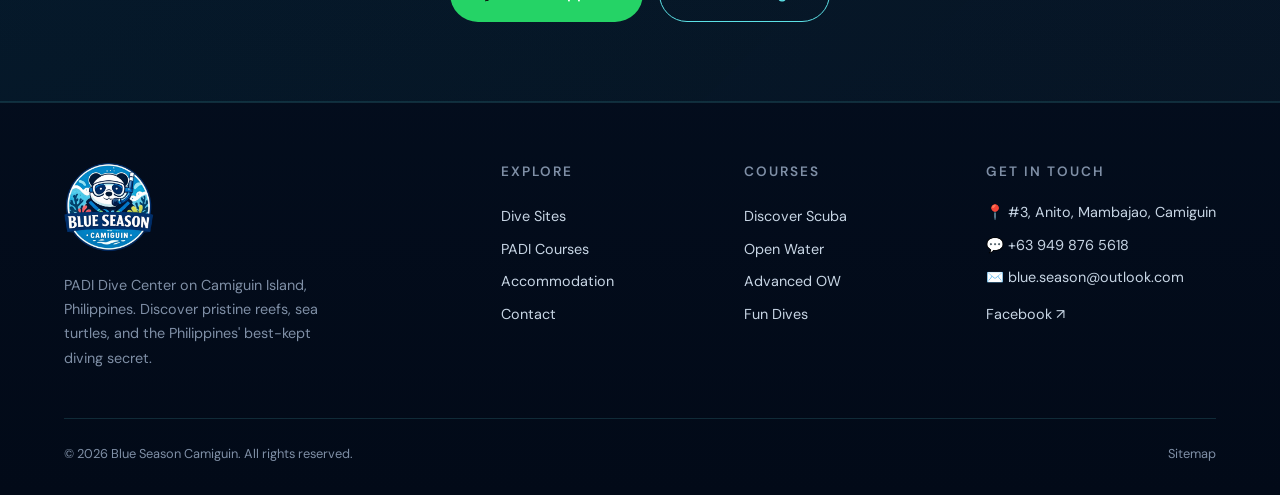
==== commit dfa15976: "添加潜点地图" ====
--- a/index.html
+++ b/index.html
@@ -262,6 +262,10 @@
         <h2 class="section-title">6 Spectacular Dive Sites Around Camiguin Island</h2>
         <p class="section-subtitle">From gentle coral gardens to thrilling drift dives — Camiguin diving has something for every level.</p>
 
+        <div class="dive-map-wrap">
+          <img src="img/points.webp" alt="Map of all dive sites around Camiguin Island" class="dive-map-img" loading="lazy" />
+        </div>
+
         <div class="sites-grid">
           <a href="dive-sites.html#mantigue" class="glass-card site-card" style="color:inherit;">
             <img class="site-card-img" src="img/divesite/mantigue.webp" alt="Sea turtles and colorful reef at Mantigue Island Camiguin" width="600" height="400" loading="lazy" />
--- a/css/style.css
+++ b/css/style.css
@@ -677,6 +677,26 @@
 }
 
 /* ---------- Dive Site Cards ---------- */
+.dive-map-wrap {
+  margin: 40px auto 56px;
+  max-width: 760px;
+  border-radius: 16px;
+  overflow: hidden;
+  box-shadow: 0 8px 40px rgba(0, 0, 0, 0.5);
+}
+
+.dive-map-img {
+  display: block;
+  width: 100%;
+  height: auto;
+  filter: brightness(0.88);
+  transition: filter 0.3s ease;
+}
+
+.dive-map-img:hover {
+  filter: brightness(1);
+}
+
 .sites-grid {
   display: grid;
   grid-template-columns: repeat(3, 1fr);
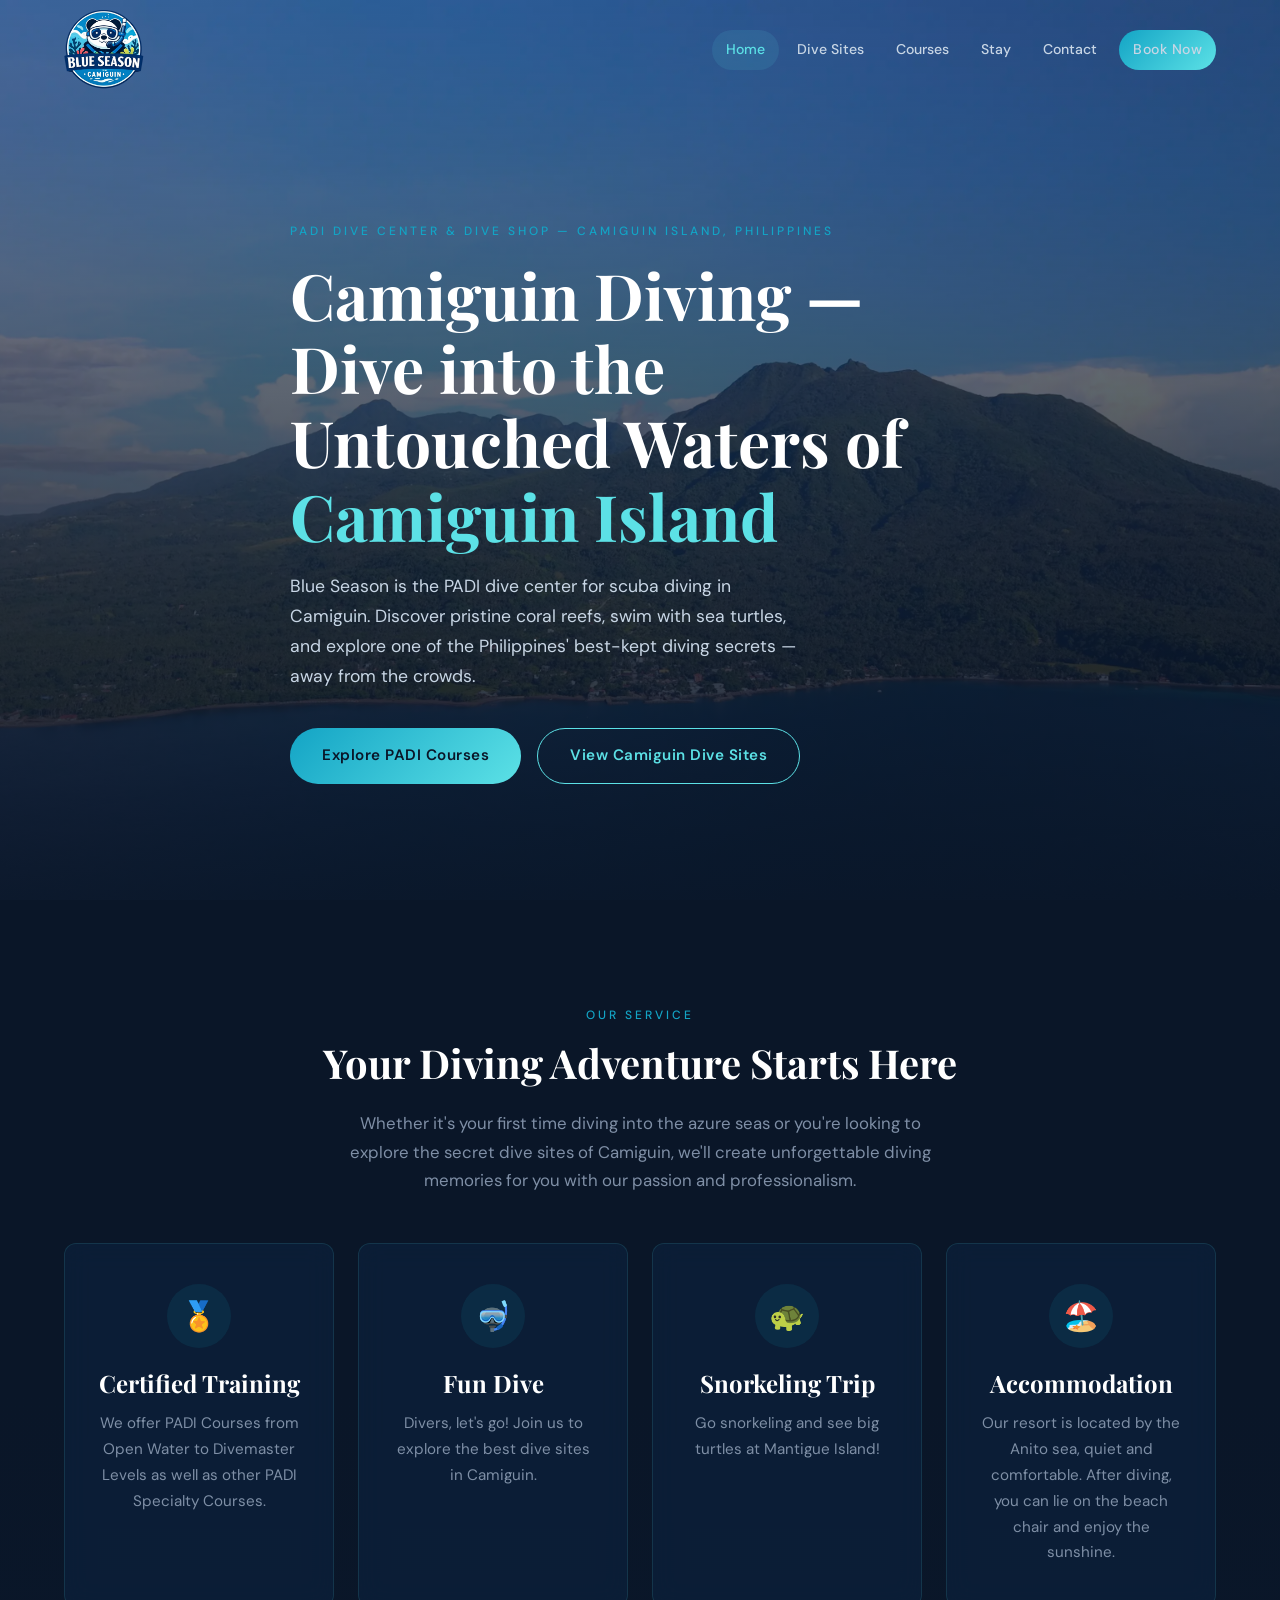
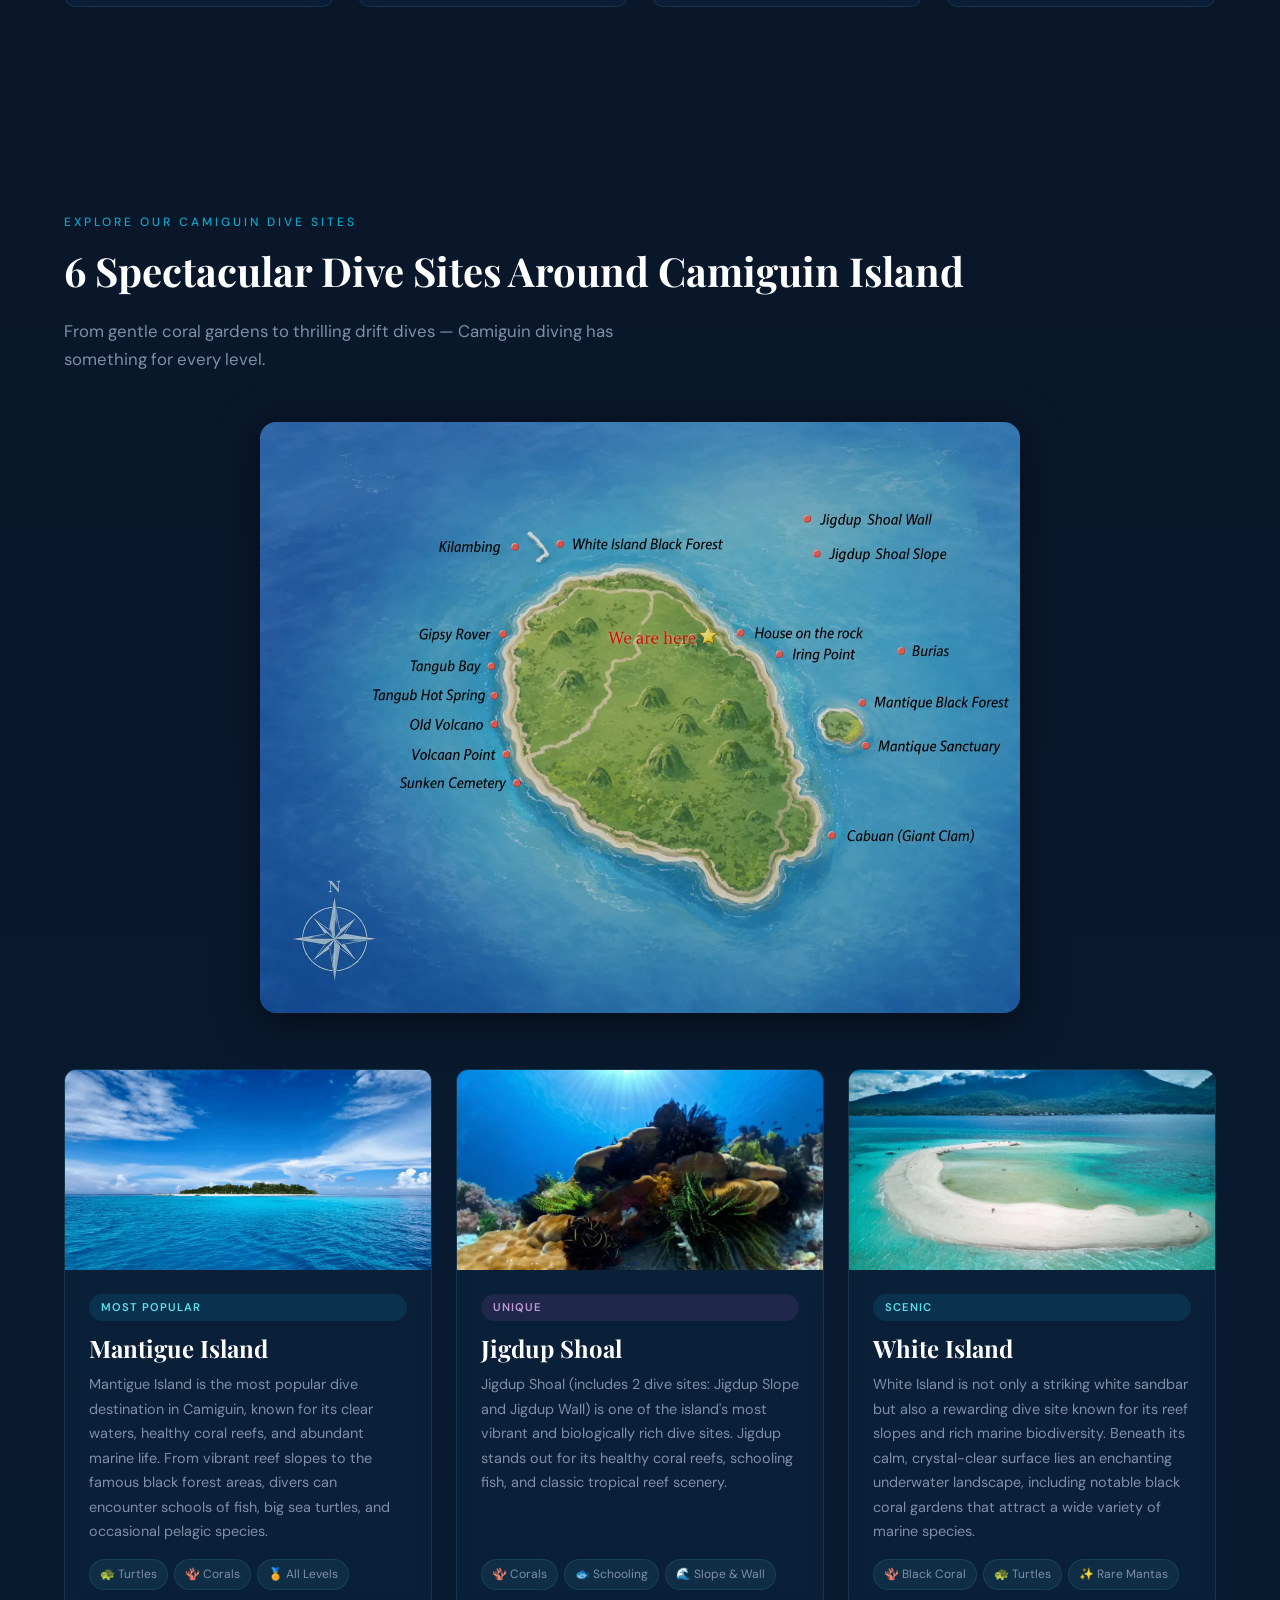
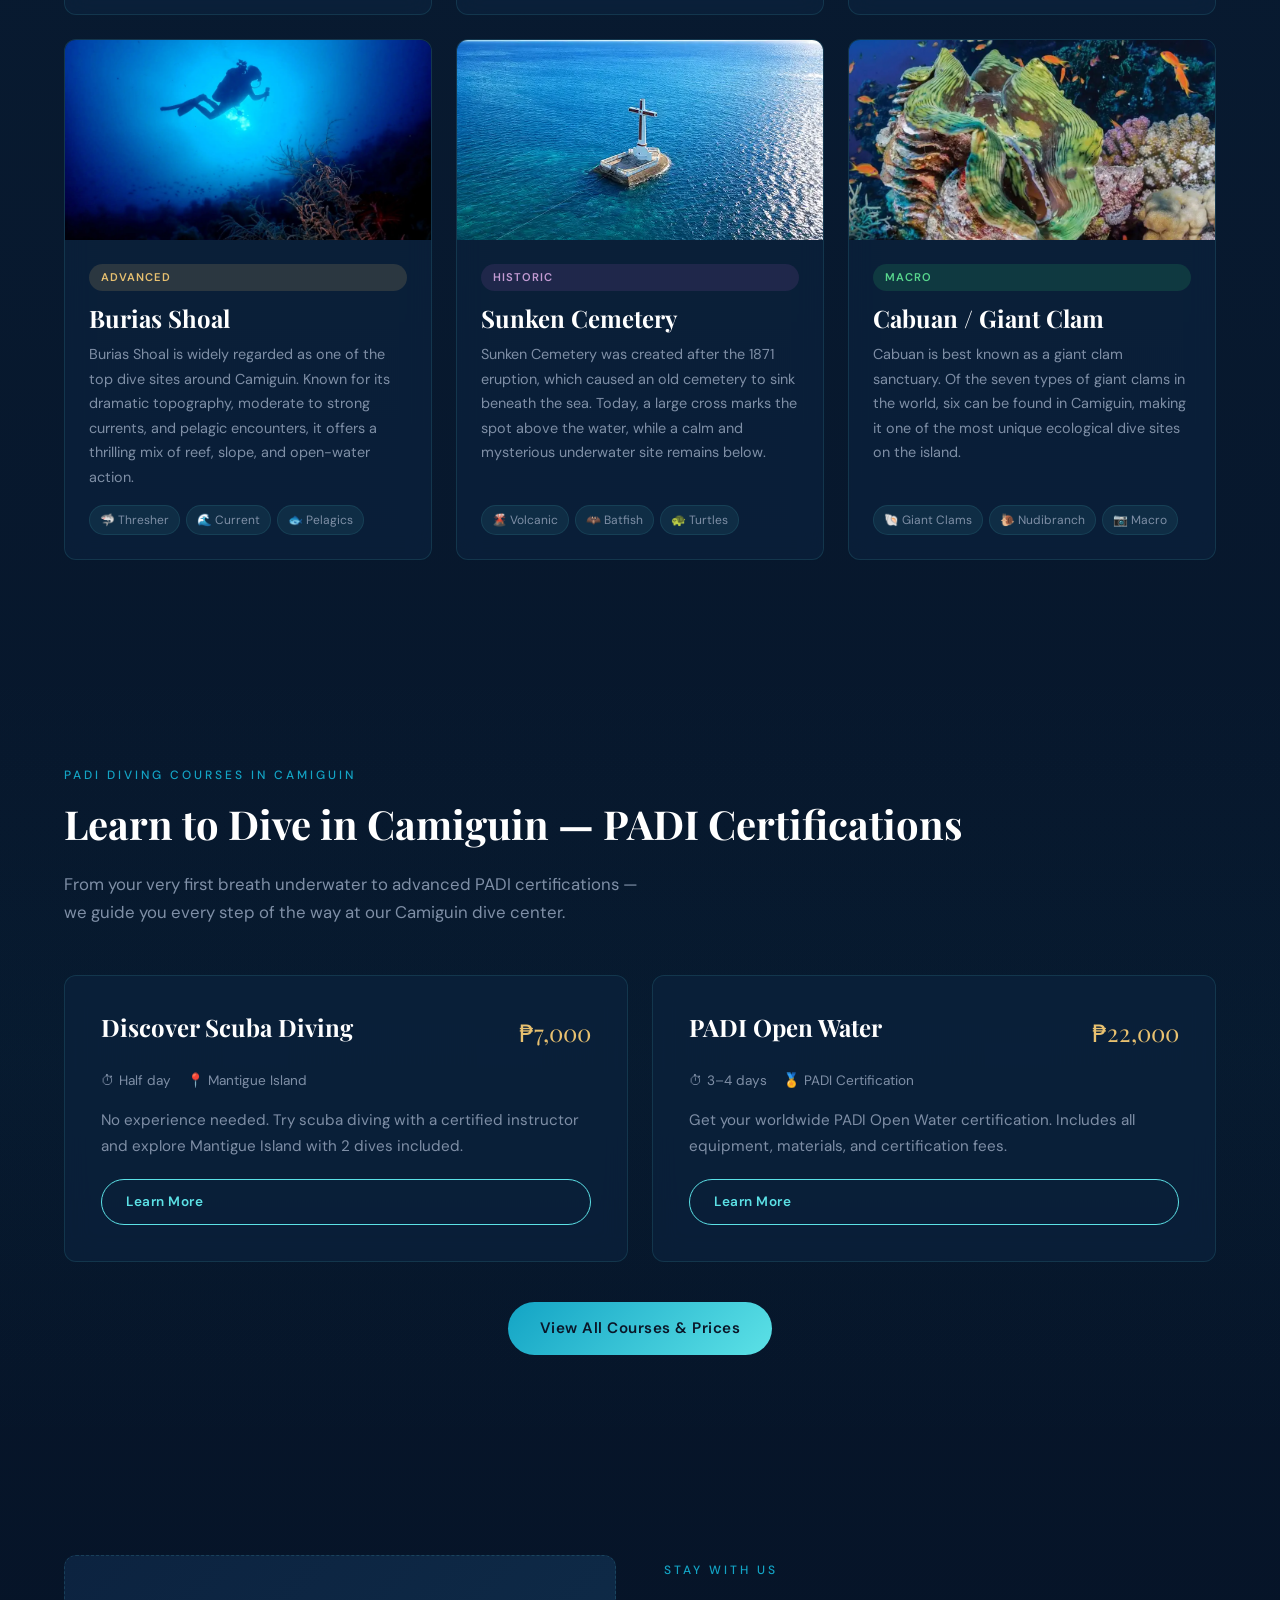
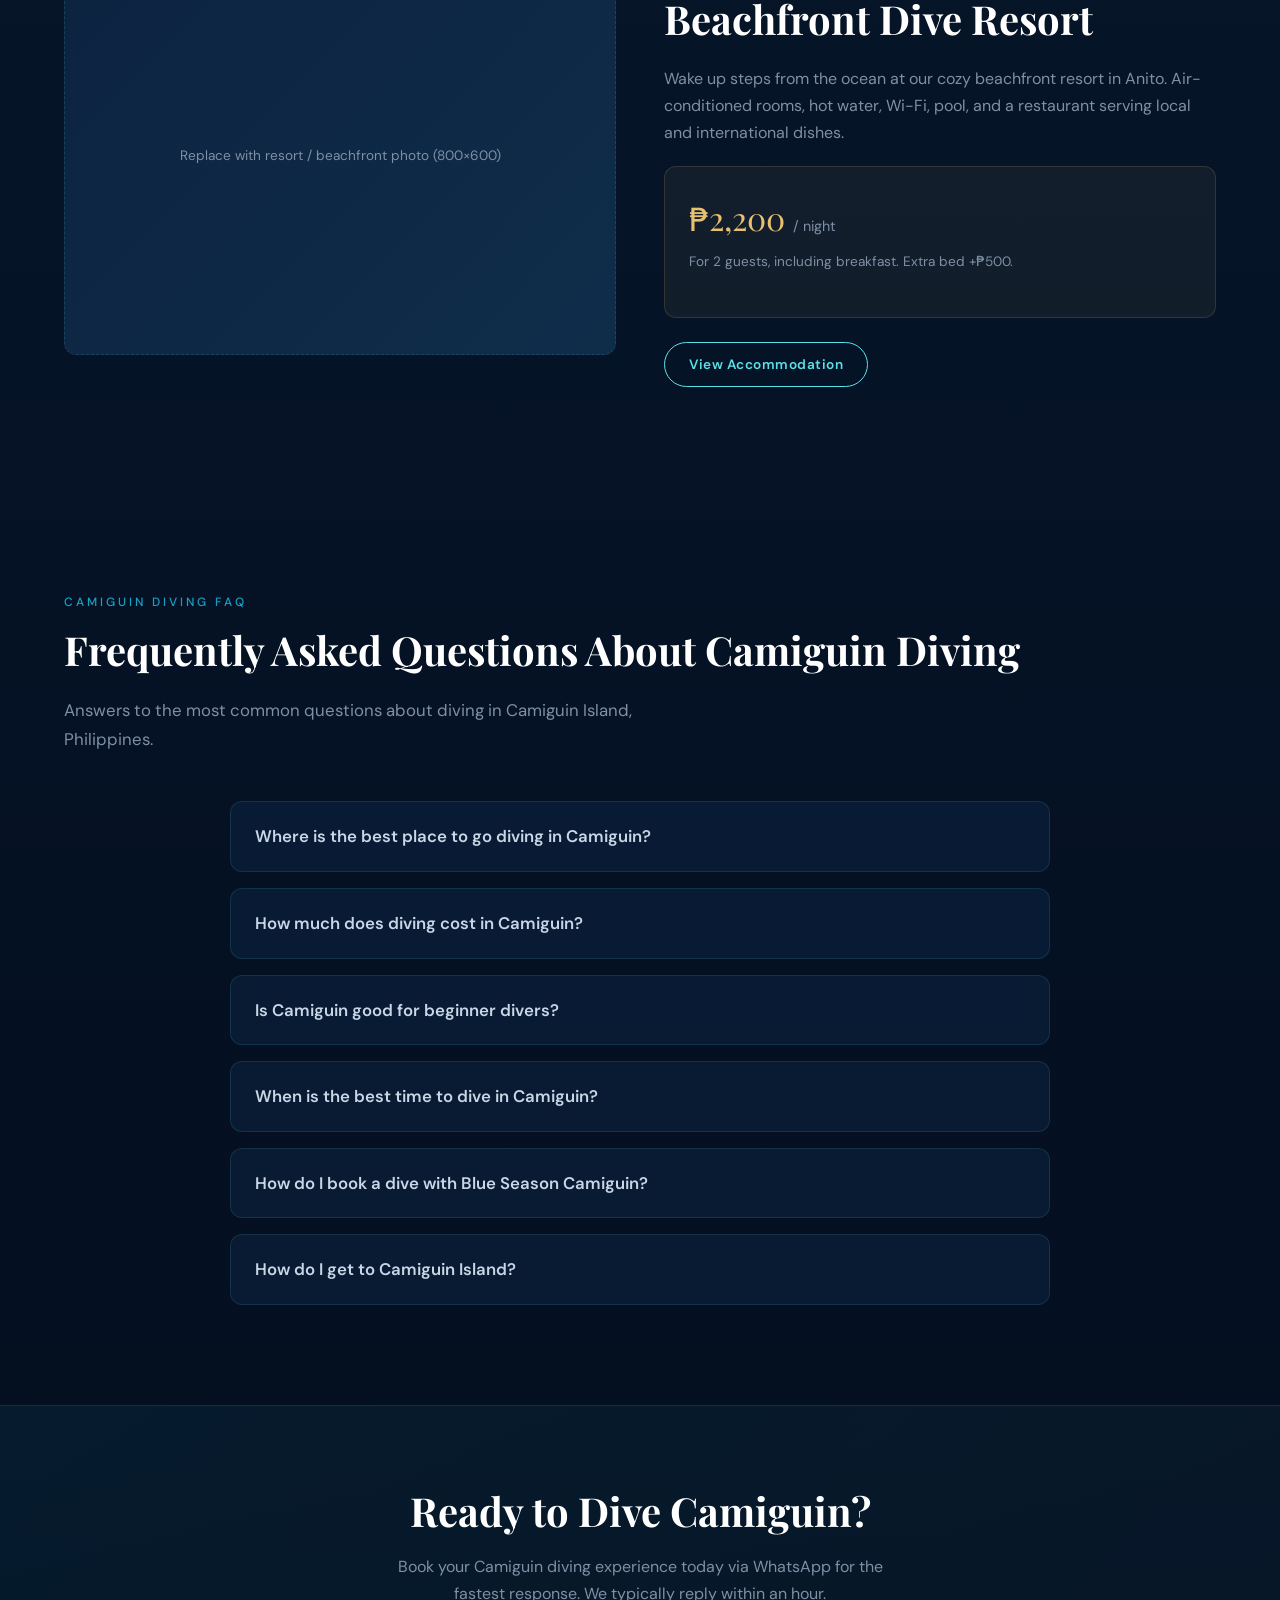
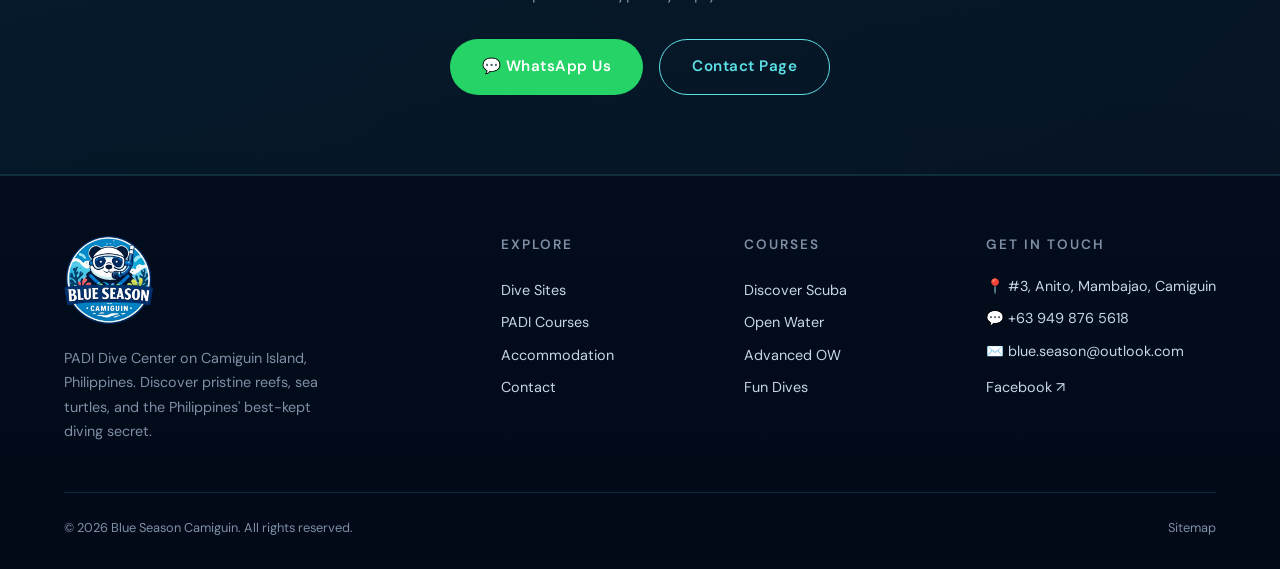
==== commit 5d2dc541: "update points overview and Introduction" ====
--- a/index.html
+++ b/index.html
@@ -272,7 +272,7 @@
             <div class="site-card-body">
               <span class="site-tag popular">Most Popular</span>
               <h3>Mantigue Island</h3>
-              <p>Protected marine sanctuary with 20+ resident sea turtles, healthy coral gardens, and 15–30m visibility — perfect for all levels.</p>
+              <p>Mantigue Island is the most popular dive destination in Camiguin, known for its clear waters, healthy coral reefs, and abundant marine life. From vibrant reef slopes to the famous black forest areas, divers can encounter schools of fish, big sea turtles, and occasional pelagic species.</p>
               <div class="site-highlights">
                 <span>🐢 Turtles</span>
                 <span>🪸 Corals</span>
@@ -281,12 +281,40 @@
             </div>
           </a>
 
+          <a href="dive-sites.html#jigdup" class="glass-card site-card" style="color:inherit;">
+            <img class="site-card-img" src="img/divesite/jigdup.webp" alt="Underwater cave entrance at Jigdup Shoal Camiguin" width="600" height="400" loading="lazy" />
+            <div class="site-card-body">
+              <span class="site-tag unique">Unique</span>
+              <h3>Jigdup Shoal</h3>
+              <p>Jigdup Shoal (includes 2 dive sites: Jigdup Slope and Jigdup Wall) is one of the island's most vibrant and biologically rich dive sites. Jigdup stands out for its healthy coral reefs, schooling fish, and classic tropical reef scenery.</p>
+              <div class="site-highlights">
+                <span>🪸 Corals</span>
+                <span>🐟 Schooling</span>
+                <span>🌊 Slope & Wall</span>
+              </div>
+            </div>
+          </a>
+
+          <a href="dive-sites.html#white-island" class="glass-card site-card" style="color:inherit;">
+            <img class="site-card-img" src="img/divesite/whiteisland.webp" alt="Black coral garden at White Island Camiguin" width="600" height="400" loading="lazy" />
+            <div class="site-card-body">
+              <span class="site-tag popular">Scenic</span>
+              <h3>White Island</h3>
+              <p>White Island is not only a striking white sandbar but also a rewarding dive site known for its reef slopes and rich marine biodiversity. Beneath its calm, crystal-clear surface lies an enchanting underwater landscape, including notable black coral gardens that attract a wide variety of marine species.</p>
+              <div class="site-highlights">
+                <span>🪸 Black Coral</span>
+                <span>🐢 Turtles</span>
+                <span>✨ Rare Mantas</span>
+              </div>
+            </div>
+          </a>
+
           <a href="dive-sites.html#burias" class="glass-card site-card" style="color:inherit;">
             <img class="site-card-img" src="img/divesite/Burias.webp" alt="Open ocean dive site at Burias Shoal Camiguin" width="600" height="400" loading="lazy" />
             <div class="site-card-body">
               <span class="site-tag advanced">Advanced</span>
               <h3>Burias Shoal</h3>
-              <p>Located 2 km north of Mantigue Island, Burias Shoal offers dramatic topography, strong currents, and thrilling pelagic encounters — a mix of reef, slope, and open-water action.</p>
+              <p>Burias Shoal is widely regarded as one of the top dive sites around Camiguin. Known for its dramatic topography, moderate to strong currents, and pelagic encounters, it offers a thrilling mix of reef, slope, and open-water action.</p>
               <div class="site-highlights">
                 <span>🦈 Thresher</span>
                 <span>🌊 Current</span>
@@ -295,30 +323,16 @@
             </div>
           </a>
 
-          <a href="dive-sites.html#jigdup" class="glass-card site-card" style="color:inherit;">
-            <img class="site-card-img" src="img/divesite/jigdup.webp" alt="Underwater cave entrance at Jigdup Shoal Camiguin" width="600" height="400" loading="lazy" />
+          <a href="dive-sites.html#sunken-cemetery" class="glass-card site-card" style="color:inherit;">
+            <img class="site-card-img" src="img/divesite/sunkenCemetery.webp" alt="Cross monument at Sunken Cemetery dive site Camiguin" width="600" height="400" loading="lazy" />
             <div class="site-card-body">
-              <span class="site-tag unique">Unique</span>
-              <h3>Jigdup Shoal</h3>
-              <p>Located on the northeastern side of Camiguin, Jigdup (Slope & Wall) is one of the island's most vibrant dive sites — known for healthy coral reefs, schooling fish, and classic tropical reef scenery.</p>
+              <span class="site-tag unique">Historic</span>
+              <h3>Sunken Cemetery</h3>
+              <p>Sunken Cemetery was created after the 1871 eruption, which caused an old cemetery to sink beneath the sea. Today, a large cross marks the spot above the water, while a calm and mysterious underwater site remains below.</p>
               <div class="site-highlights">
-                <span>🪸 Corals</span>
-                <span>🐟 Schooling</span>
-                <span>🌊 Slope & Wall</span>
-              </div>
-            </div>
-          </a>
-
-          <a href="dive-sites.html#white-island" class="glass-card site-card" style="color:inherit;">
-            <img class="site-card-img" src="img/divesite/whiteisland.webp" alt="Black coral garden at White Island Camiguin" width="600" height="400" loading="lazy" />
-            <div class="site-card-body">
-              <span class="site-tag popular">Scenic</span>
-              <h3>White Island</h3>
-              <p>Black coral gardens, hawksbill turtles, butterflyfish schools, and rare manta ray or whale shark sightings.</p>
-              <div class="site-highlights">
-                <span>🪸 Black Coral</span>
+                <span>🌋 Volcanic</span>
+                <span>🦇 Batfish</span>
                 <span>🐢 Turtles</span>
-                <span>✨ Rare Mantas</span>
               </div>
             </div>
           </a>
@@ -328,25 +342,11 @@
             <div class="site-card-body">
               <span class="site-tag macro">Macro</span>
               <h3>Cabuan / Giant Clam</h3>
-              <p>A CITES-protected giant clam sanctuary off the southeast coast of Camiguin — home to Tridacna clams over a meter long, plus rich macro life including nudibranchs, frogfish, and moray eels.</p>
+              <p>Cabuan is best known as a giant clam sanctuary. Of the seven types of giant clams in the world, six can be found in Camiguin, making it one of the most unique ecological dive sites on the island.</p>
               <div class="site-highlights">
                 <span>🐚 Giant Clams</span>
                 <span>🐌 Nudibranch</span>
                 <span>📷 Macro</span>
-              </div>
-            </div>
-          </a>
-
-          <a href="dive-sites.html#sunken-cemetery" class="glass-card site-card" style="color:inherit;">
-            <img class="site-card-img" src="img/divesite/sunkenCemetery.webp" alt="Cross monument at Sunken Cemetery dive site Camiguin" width="600" height="400" loading="lazy" />
-            <div class="site-card-body">
-              <span class="site-tag unique">Historic</span>
-              <h3>Sunken Cemetery</h3>
-              <p>Formed by the 1871 Mount Vulcan eruption, this atmospheric site combines history and marine life — submerged ruins now host batfish schools, turtles, lionfish, and colorful corals.</p>
-              <div class="site-highlights">
-                <span>🌋 Volcanic</span>
-                <span>🦇 Batfish</span>
-                <span>🐢 Turtles</span>
               </div>
             </div>
           </a>
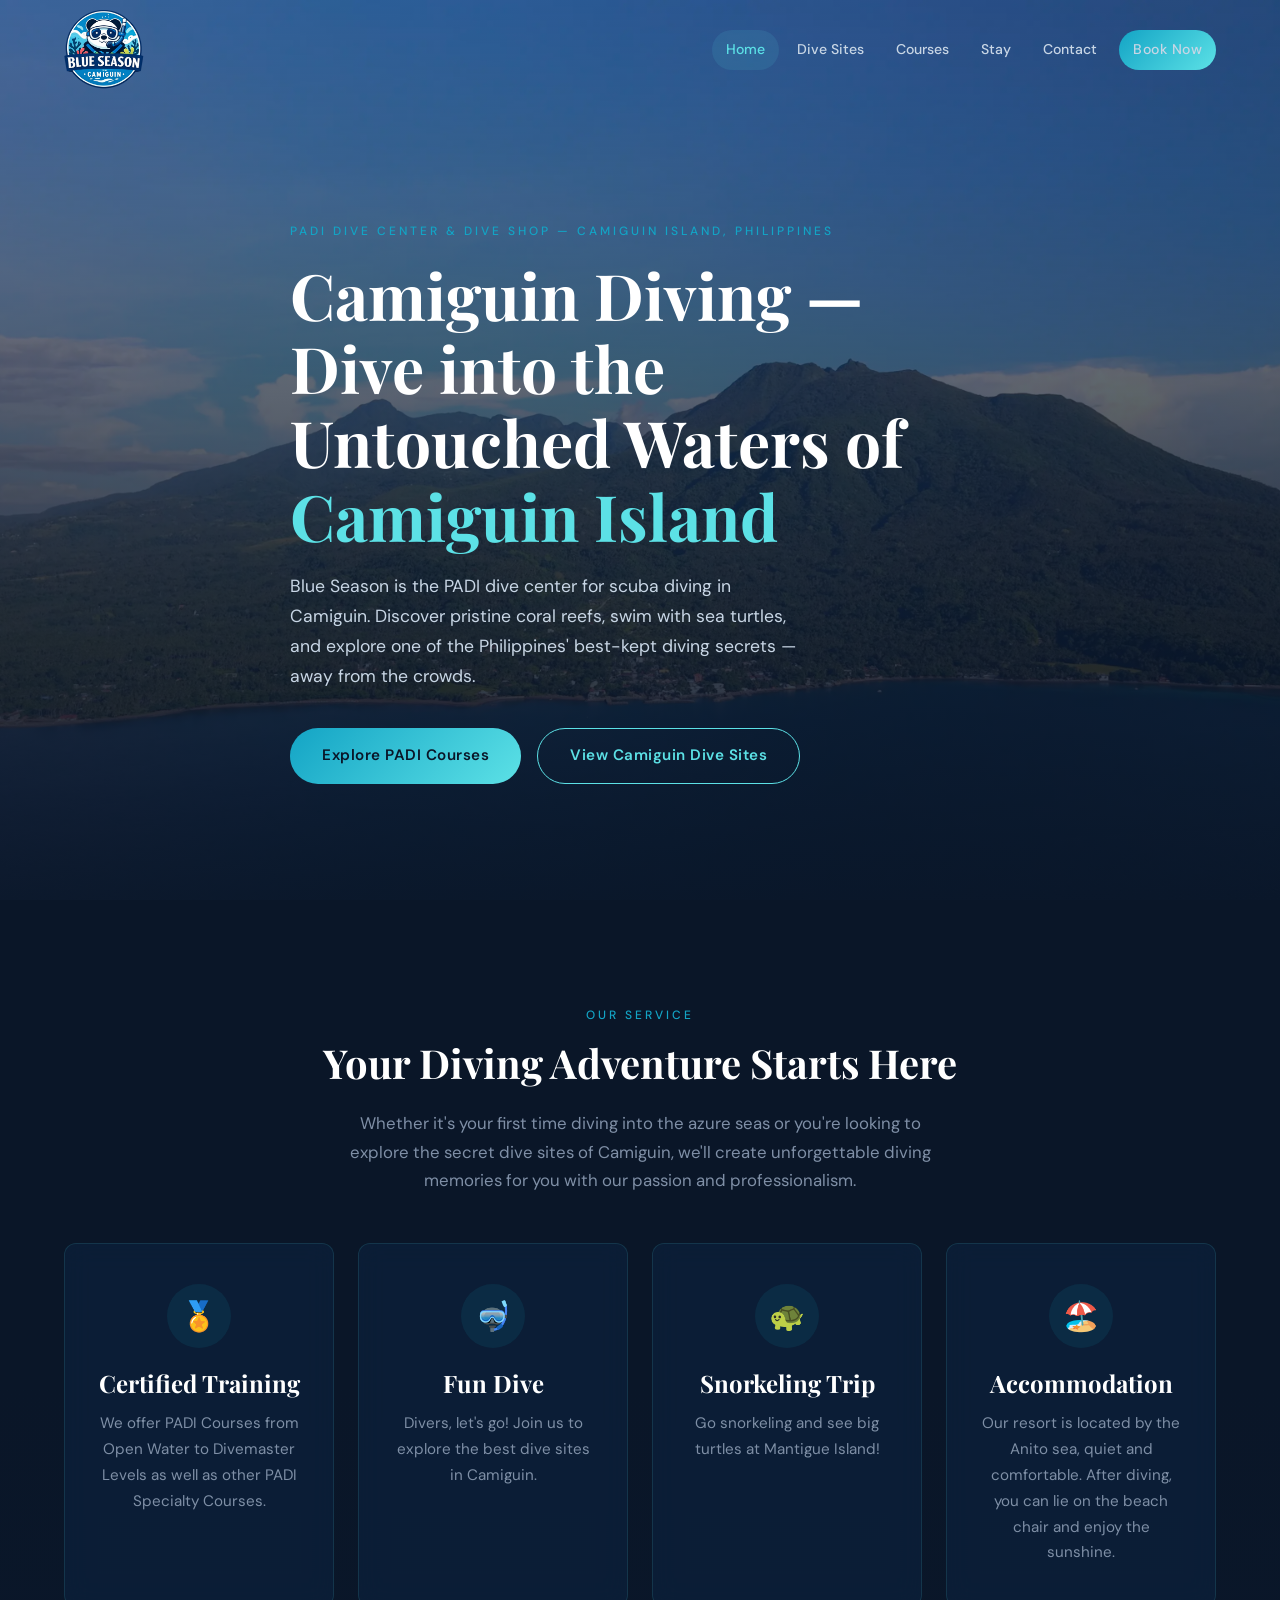
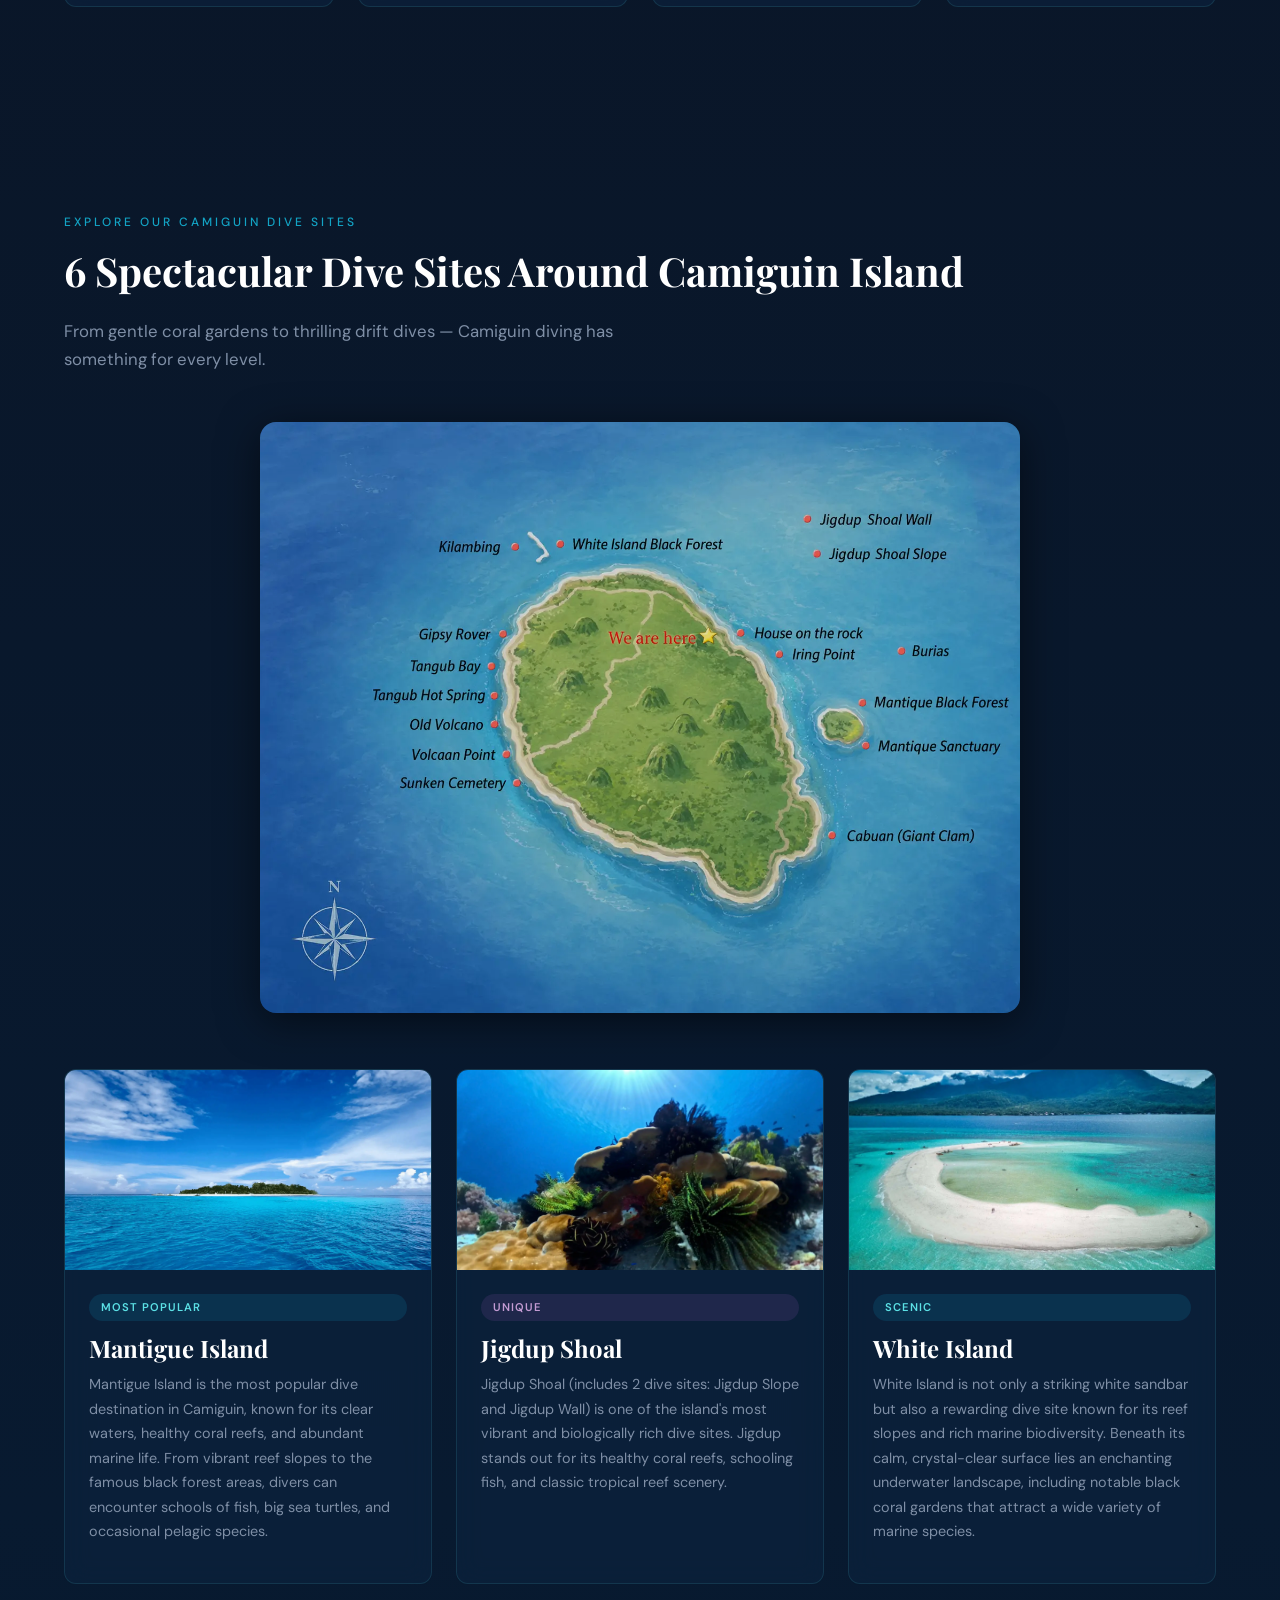
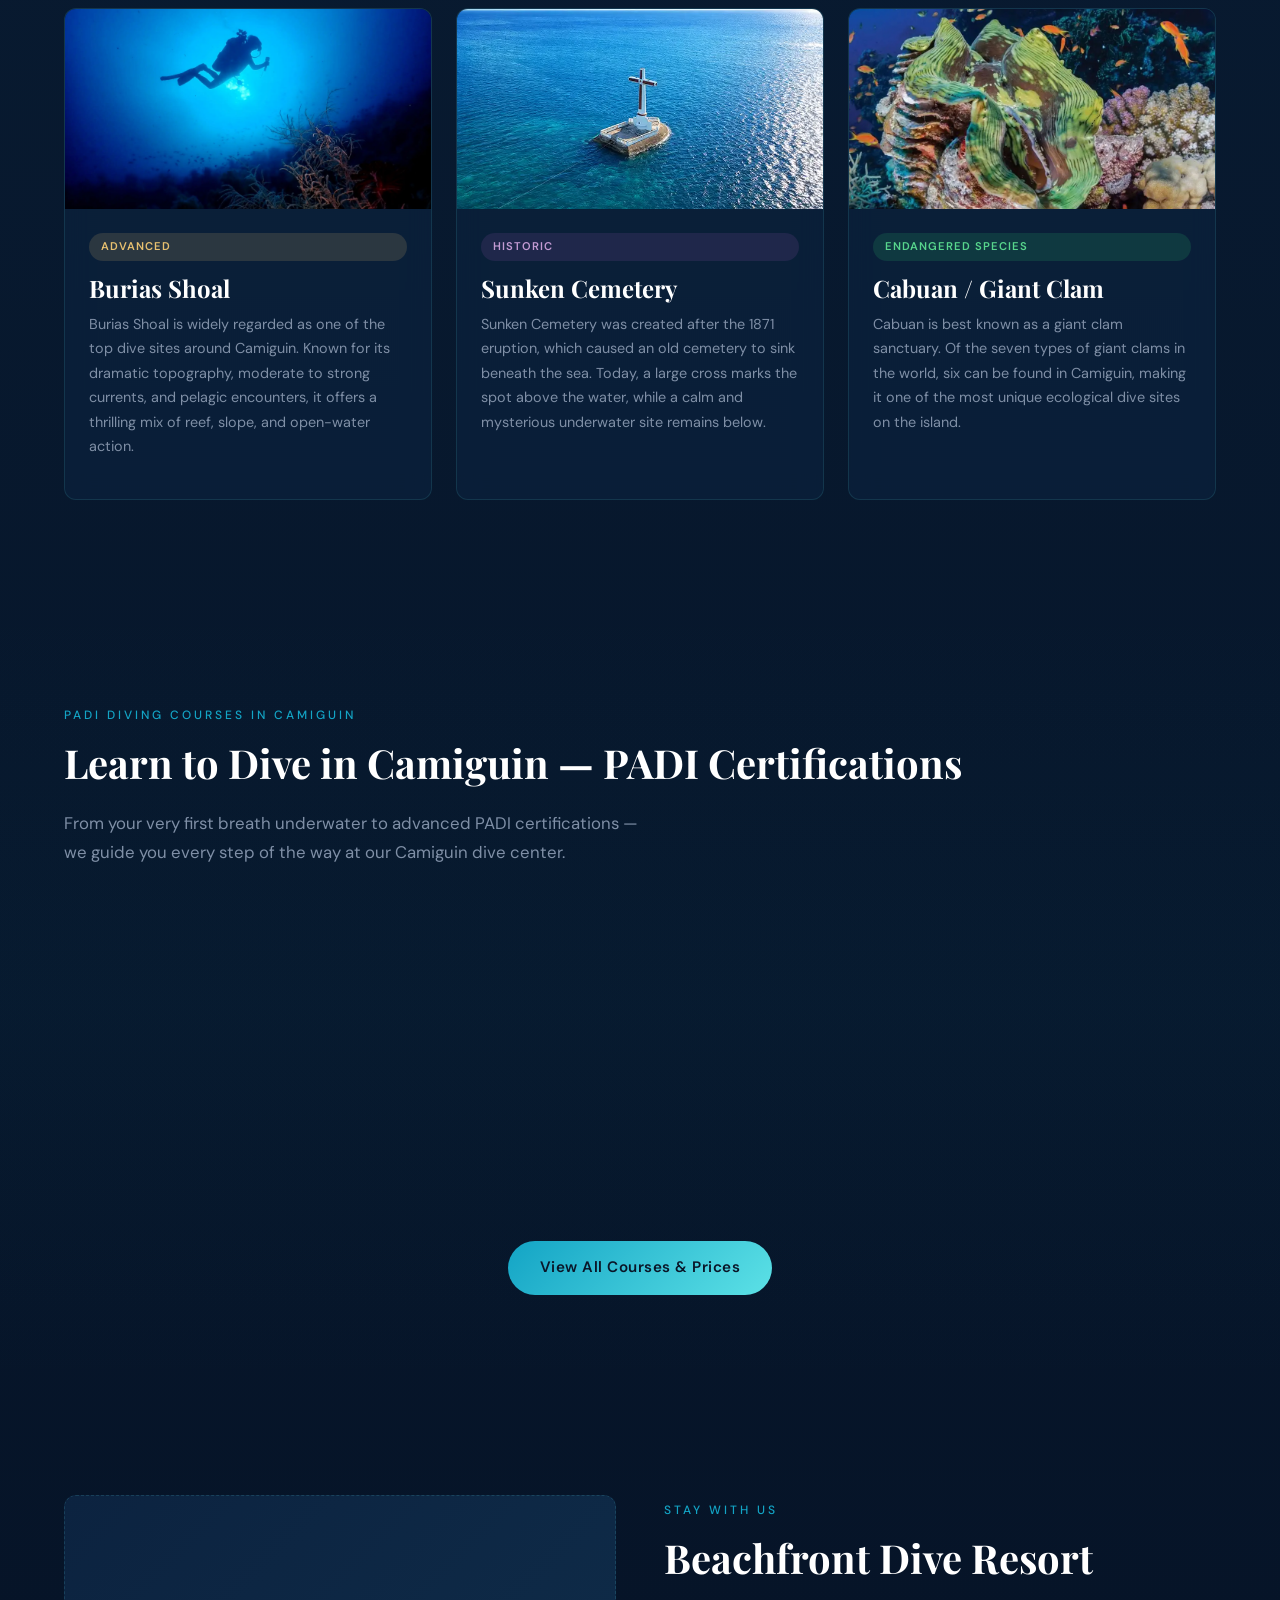
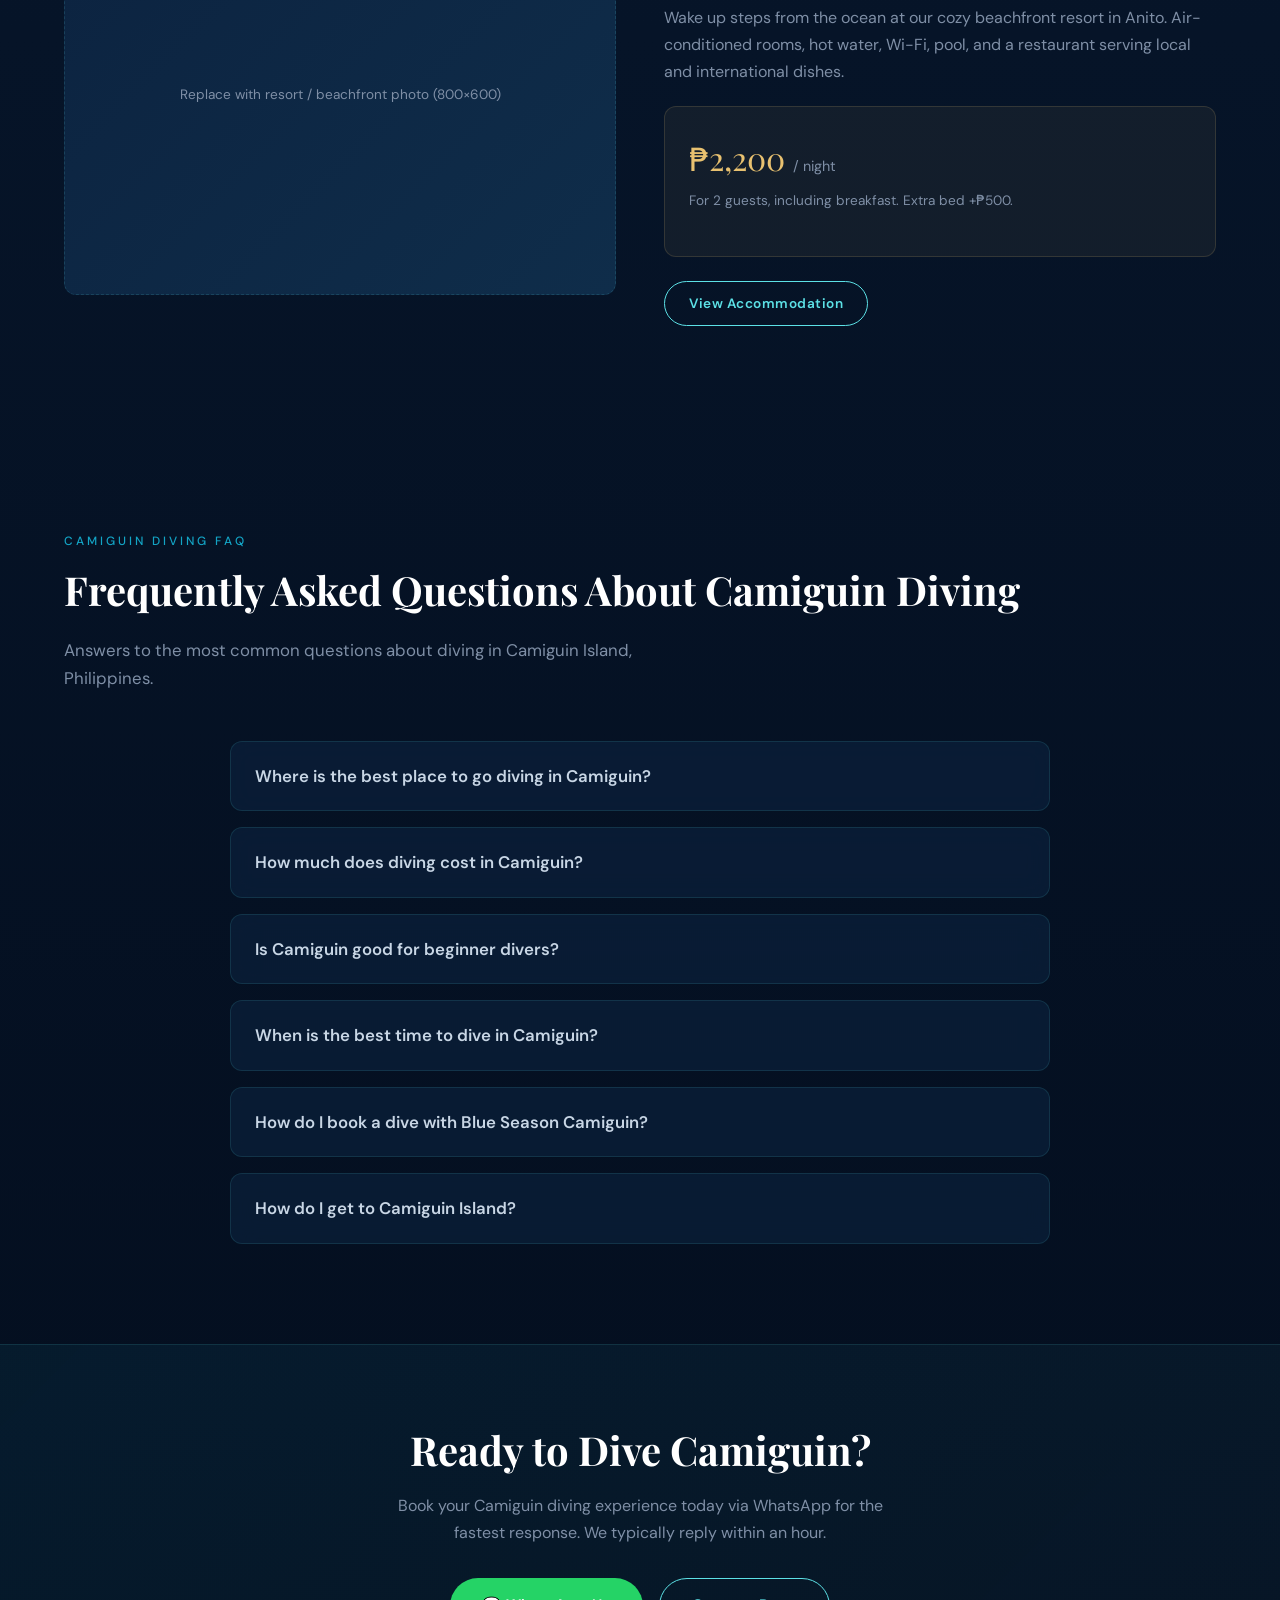
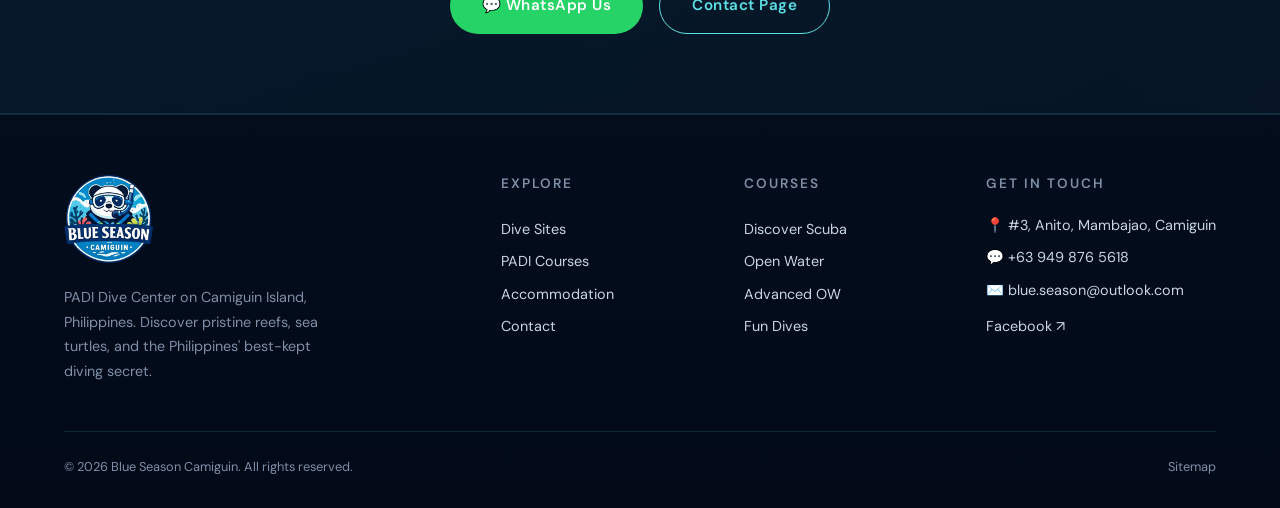
==== commit a310d3b4: "update points" ====
--- a/index.html
+++ b/index.html
@@ -273,11 +273,6 @@
               <span class="site-tag popular">Most Popular</span>
               <h3>Mantigue Island</h3>
               <p>Mantigue Island is the most popular dive destination in Camiguin, known for its clear waters, healthy coral reefs, and abundant marine life. From vibrant reef slopes to the famous black forest areas, divers can encounter schools of fish, big sea turtles, and occasional pelagic species.</p>
-              <div class="site-highlights">
-                <span>🐢 Turtles</span>
-                <span>🪸 Corals</span>
-                <span>🏅 All Levels</span>
-              </div>
             </div>
           </a>
 
@@ -287,11 +282,6 @@
               <span class="site-tag unique">Unique</span>
               <h3>Jigdup Shoal</h3>
               <p>Jigdup Shoal (includes 2 dive sites: Jigdup Slope and Jigdup Wall) is one of the island's most vibrant and biologically rich dive sites. Jigdup stands out for its healthy coral reefs, schooling fish, and classic tropical reef scenery.</p>
-              <div class="site-highlights">
-                <span>🪸 Corals</span>
-                <span>🐟 Schooling</span>
-                <span>🌊 Slope & Wall</span>
-              </div>
             </div>
           </a>
 
@@ -301,11 +291,6 @@
               <span class="site-tag popular">Scenic</span>
               <h3>White Island</h3>
               <p>White Island is not only a striking white sandbar but also a rewarding dive site known for its reef slopes and rich marine biodiversity. Beneath its calm, crystal-clear surface lies an enchanting underwater landscape, including notable black coral gardens that attract a wide variety of marine species.</p>
-              <div class="site-highlights">
-                <span>🪸 Black Coral</span>
-                <span>🐢 Turtles</span>
-                <span>✨ Rare Mantas</span>
-              </div>
             </div>
           </a>
 
@@ -315,11 +300,6 @@
               <span class="site-tag advanced">Advanced</span>
               <h3>Burias Shoal</h3>
               <p>Burias Shoal is widely regarded as one of the top dive sites around Camiguin. Known for its dramatic topography, moderate to strong currents, and pelagic encounters, it offers a thrilling mix of reef, slope, and open-water action.</p>
-              <div class="site-highlights">
-                <span>🦈 Thresher</span>
-                <span>🌊 Current</span>
-                <span>🐟 Pelagics</span>
-              </div>
             </div>
           </a>
 
@@ -329,25 +309,15 @@
               <span class="site-tag unique">Historic</span>
               <h3>Sunken Cemetery</h3>
               <p>Sunken Cemetery was created after the 1871 eruption, which caused an old cemetery to sink beneath the sea. Today, a large cross marks the spot above the water, while a calm and mysterious underwater site remains below.</p>
-              <div class="site-highlights">
-                <span>🌋 Volcanic</span>
-                <span>🦇 Batfish</span>
-                <span>🐢 Turtles</span>
-              </div>
             </div>
           </a>
 
           <a href="dive-sites.html#giant-clam" class="glass-card site-card" style="color:inherit;">
             <img class="site-card-img" src="img/divesite/cabuan.webp" alt="Giant clam at Cabuan dive site Camiguin" width="600" height="400" loading="lazy" />
             <div class="site-card-body">
-              <span class="site-tag macro">Macro</span>
+              <span class="site-tag macro">Endangered Species</span>
               <h3>Cabuan / Giant Clam</h3>
               <p>Cabuan is best known as a giant clam sanctuary. Of the seven types of giant clams in the world, six can be found in Camiguin, making it one of the most unique ecological dive sites on the island.</p>
-              <div class="site-highlights">
-                <span>🐚 Giant Clams</span>
-                <span>🐌 Nudibranch</span>
-                <span>📷 Macro</span>
-              </div>
             </div>
           </a>
         </div>
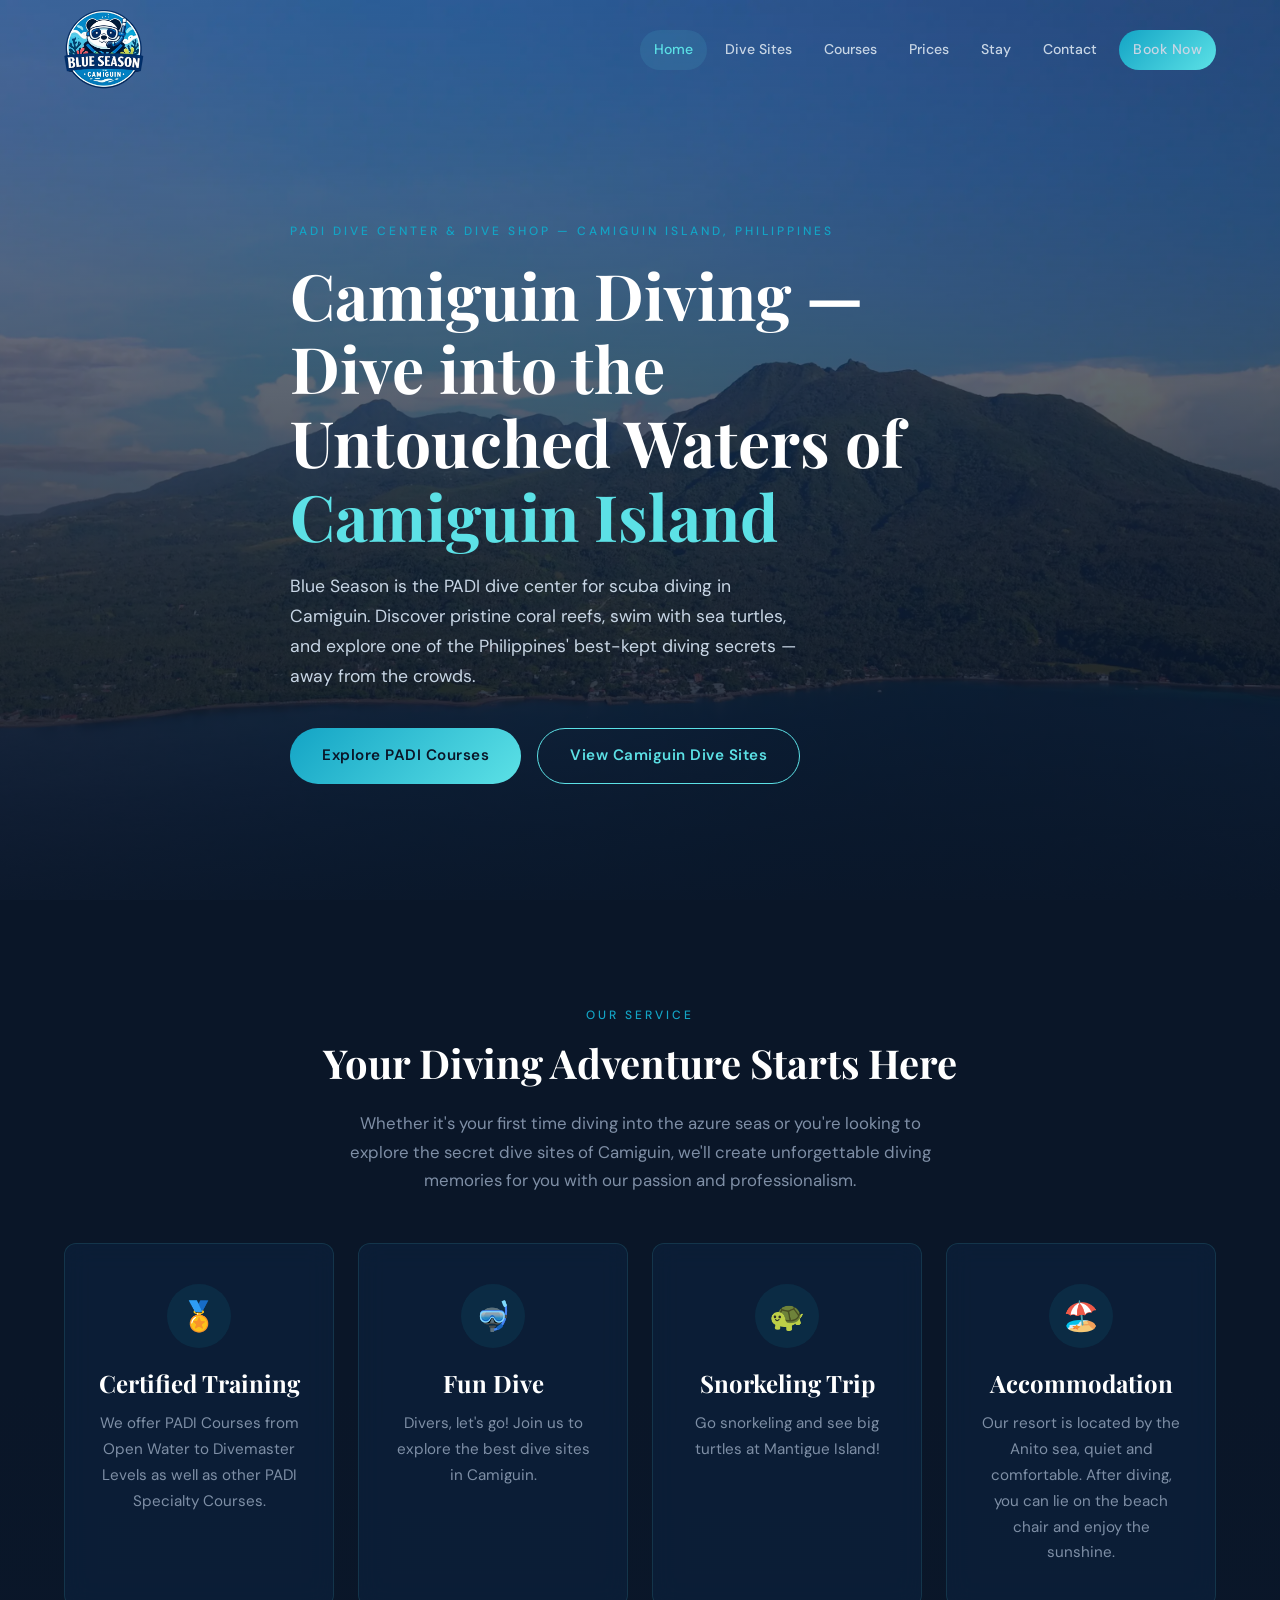
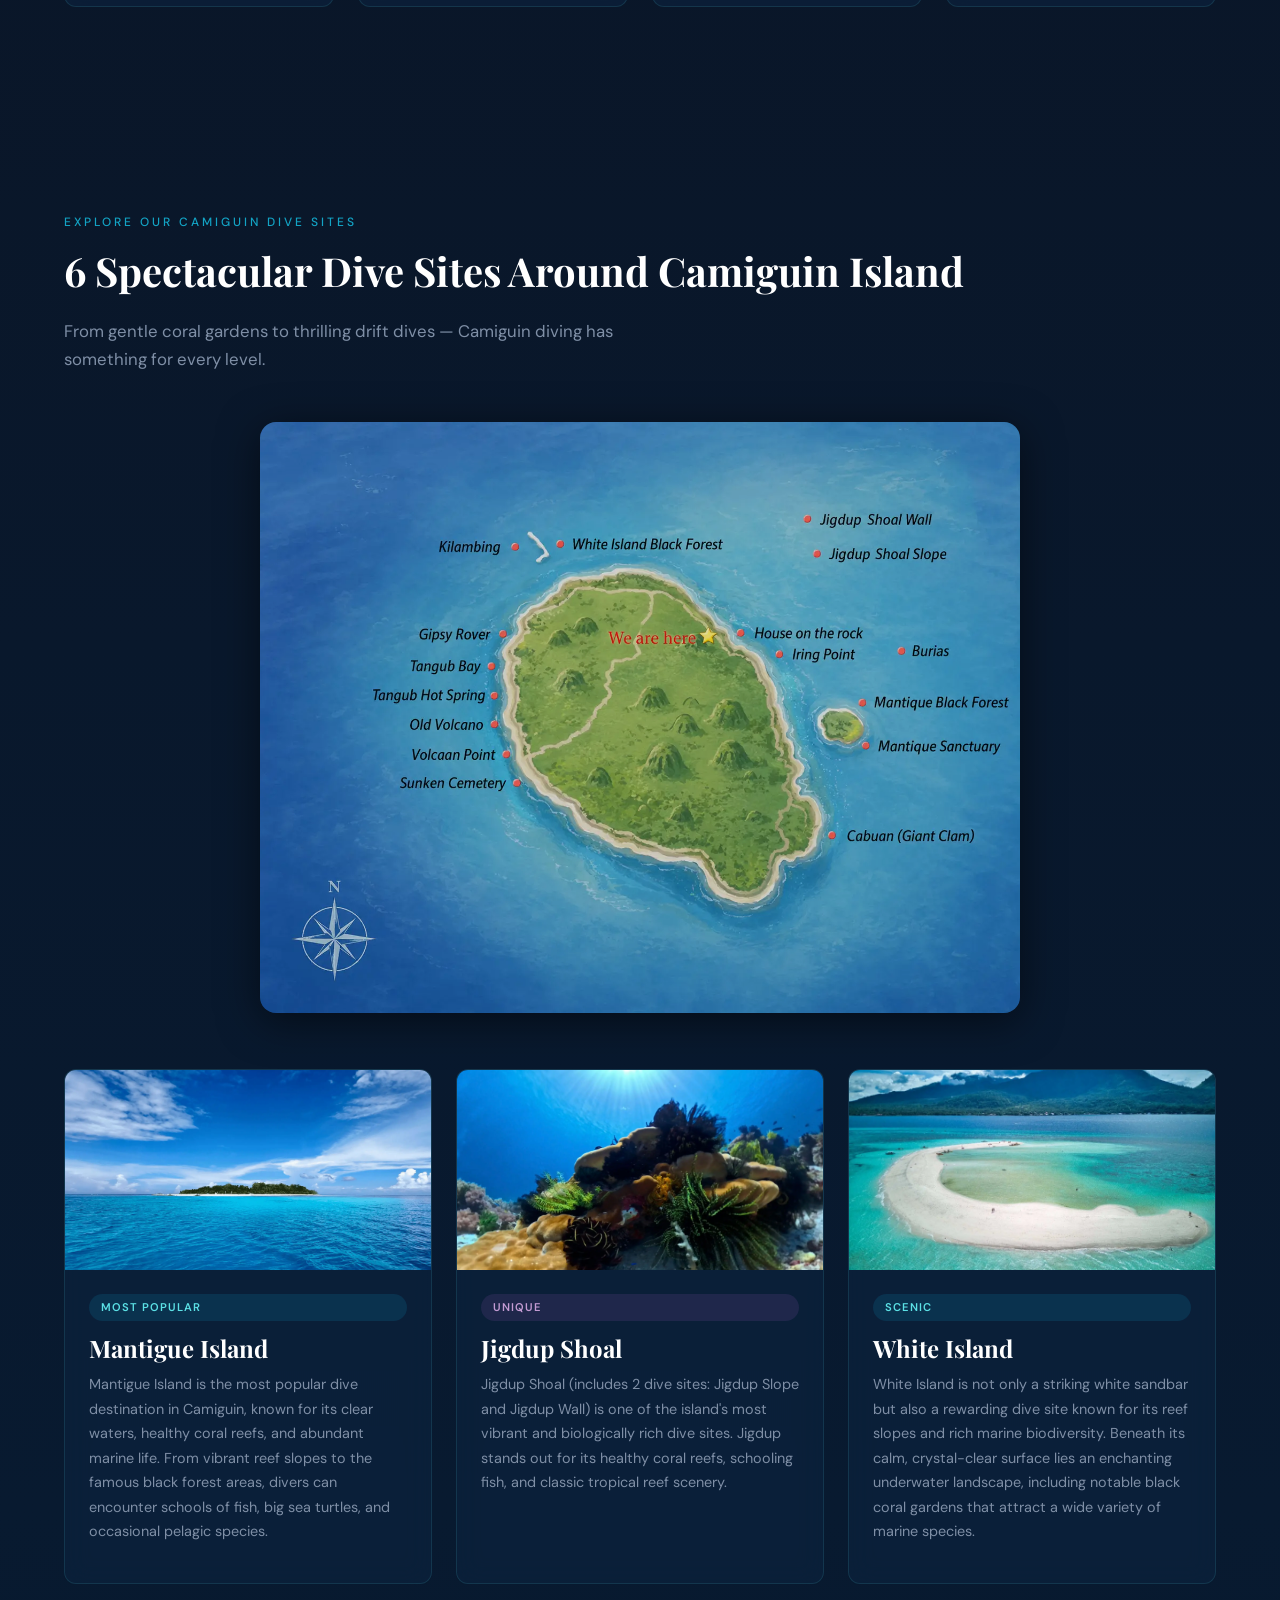
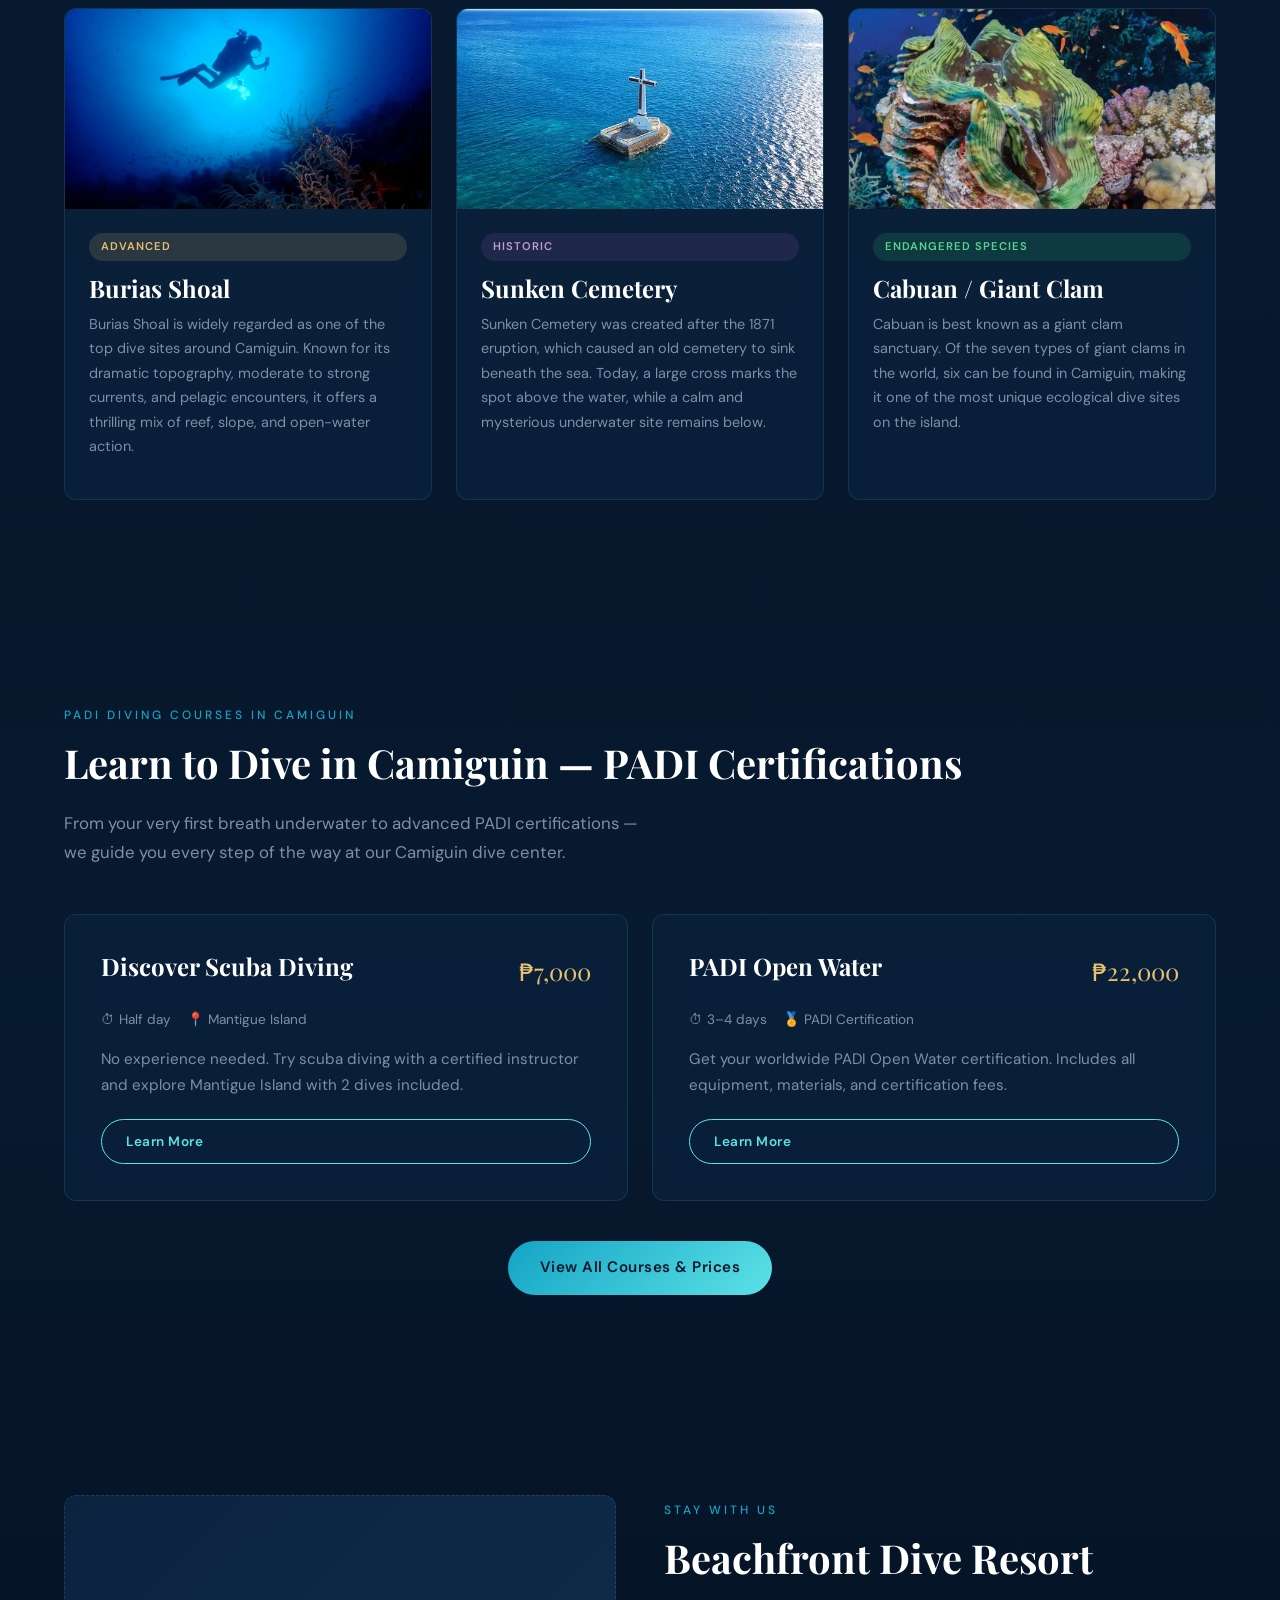
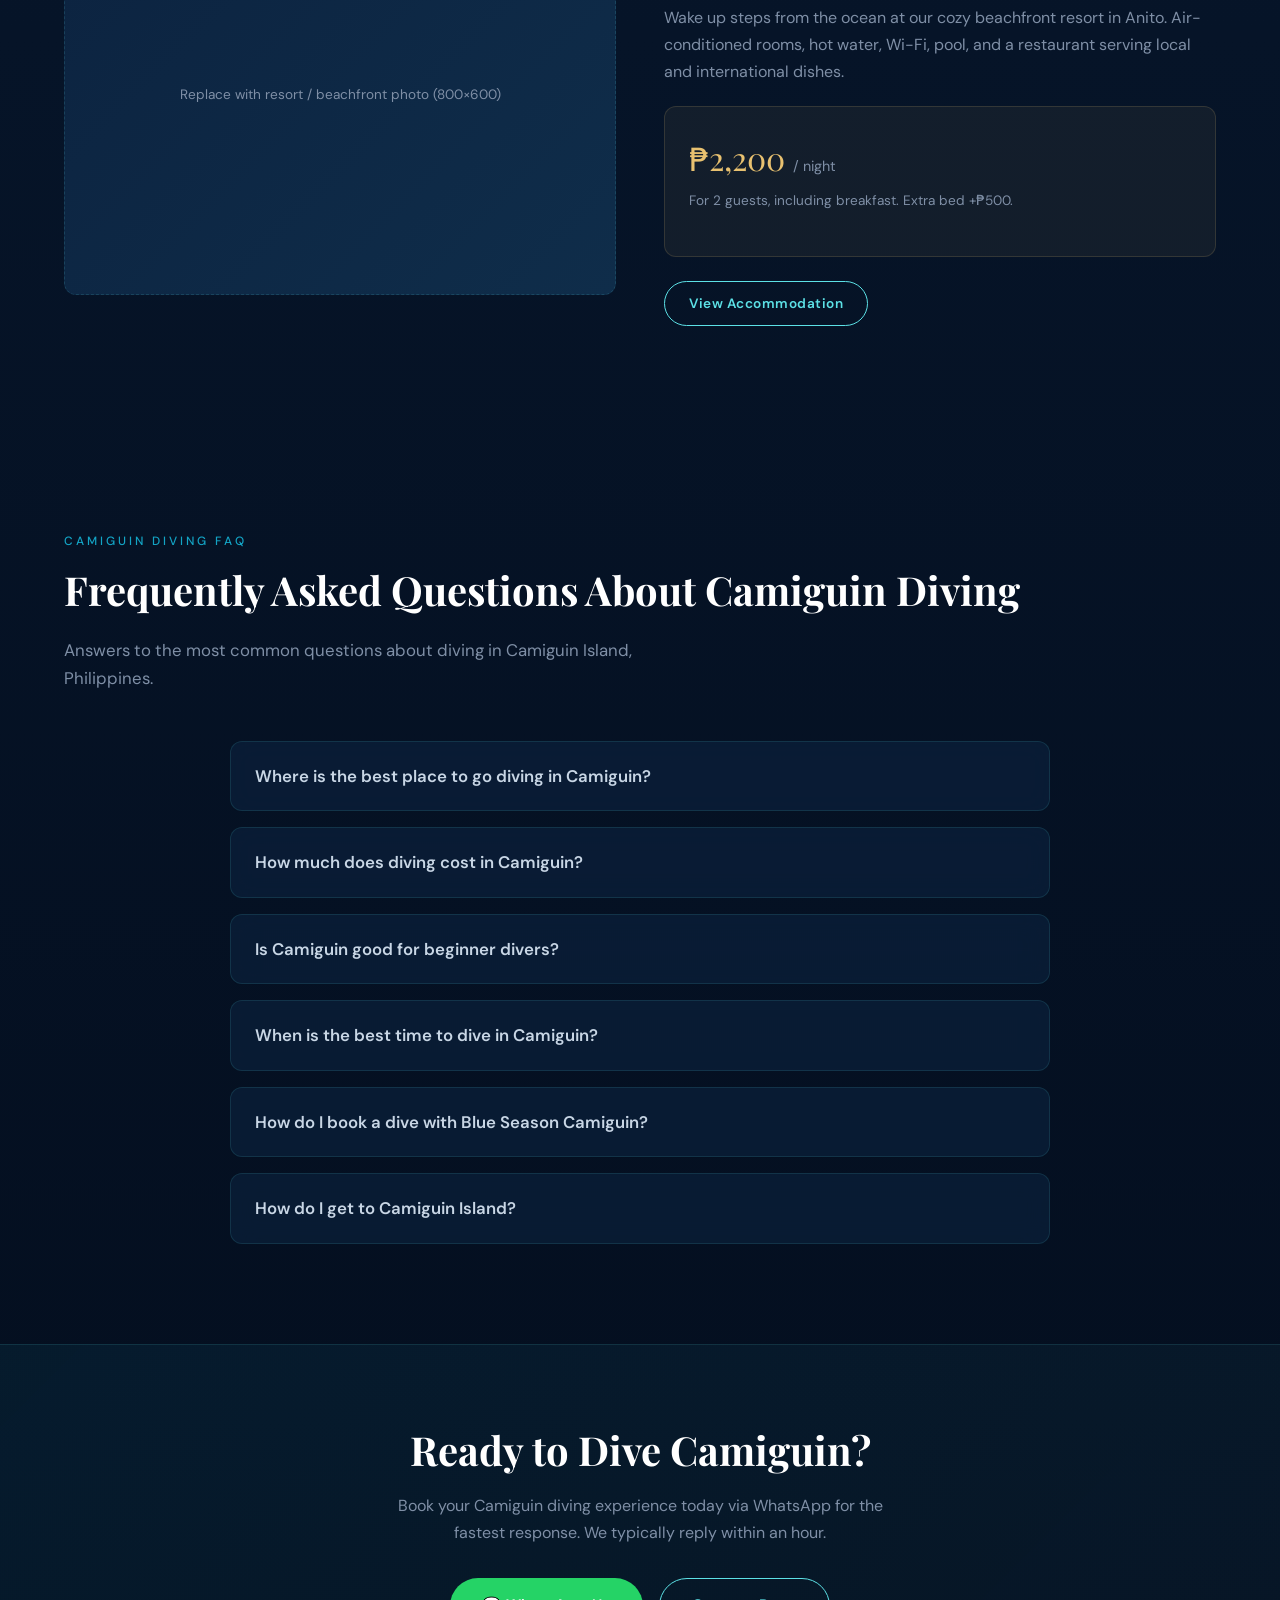
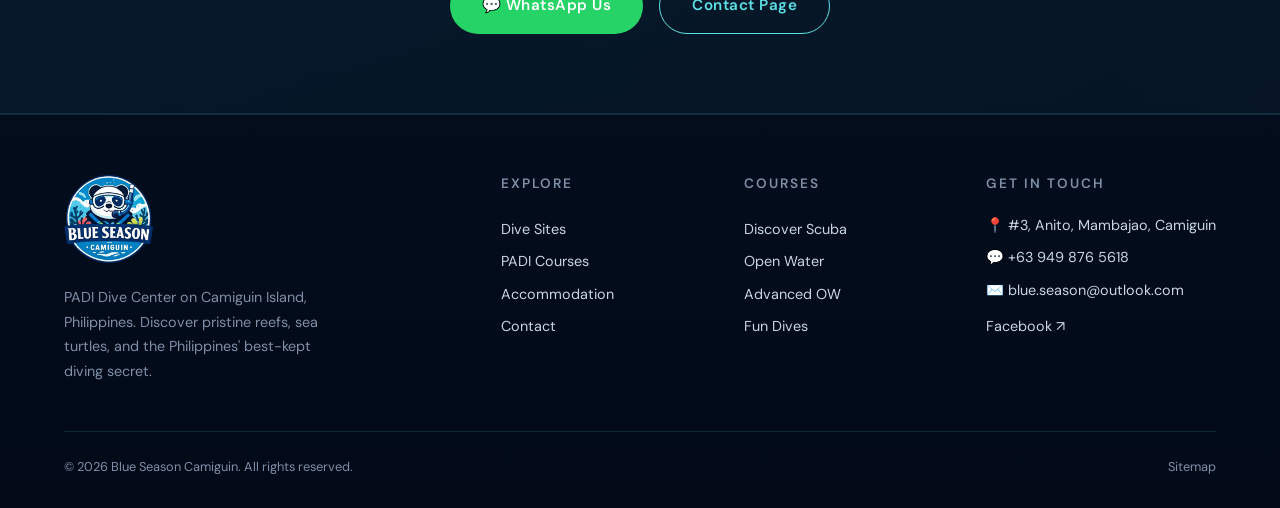
==== commit ec990426: "把课程和价目表分成两个页面展示。" ====
--- a/index.html
+++ b/index.html
@@ -184,6 +184,7 @@
             <a href="index.html" class="active">Home</a>
             <a href="dive-sites.html">Dive Sites</a>
             <a href="courses.html">Courses</a>
+            <a href="prices.html">Prices</a>
             <a href="accommodation.html">Stay</a>
             <a href="contact.html">Contact</a>
             <a href="https://wa.me/639498765618?text=Hi%20Blue%20Season!%20I%27d%20like%20to%20book%20a%20dive." class="btn btn-primary btn-sm nav-cta" target="_blank" rel="noopener">Book Now</a>
@@ -465,7 +466,7 @@
             <li><a href="courses.html#discover">Discover Scuba</a></li>
             <li><a href="courses.html#open-water">Open Water</a></li>
             <li><a href="courses.html#advanced">Advanced OW</a></li>
-            <li><a href="courses.html#fun-dive">Fun Dives</a></li>
+            <li><a href="prices.html">Fun Dives</a></li>
           </ul>
         </div>
         <div class="footer-contact">
